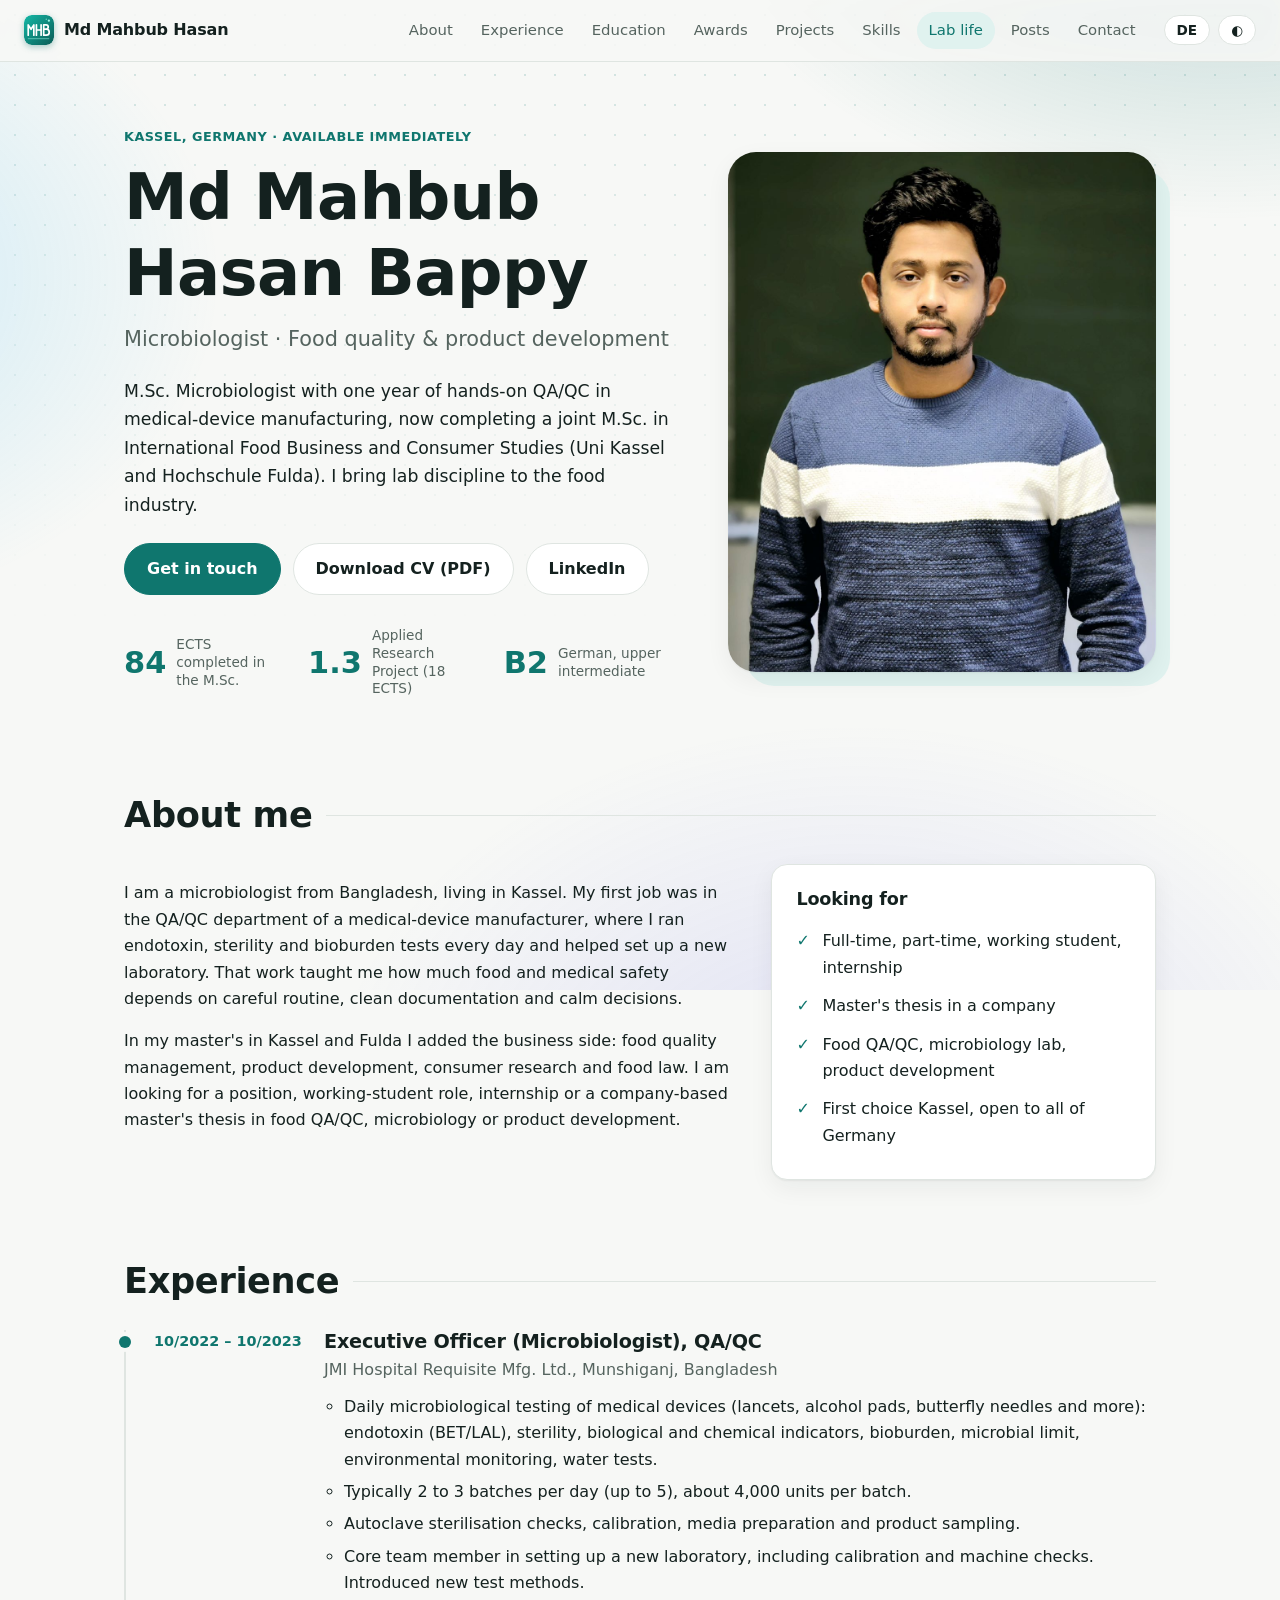
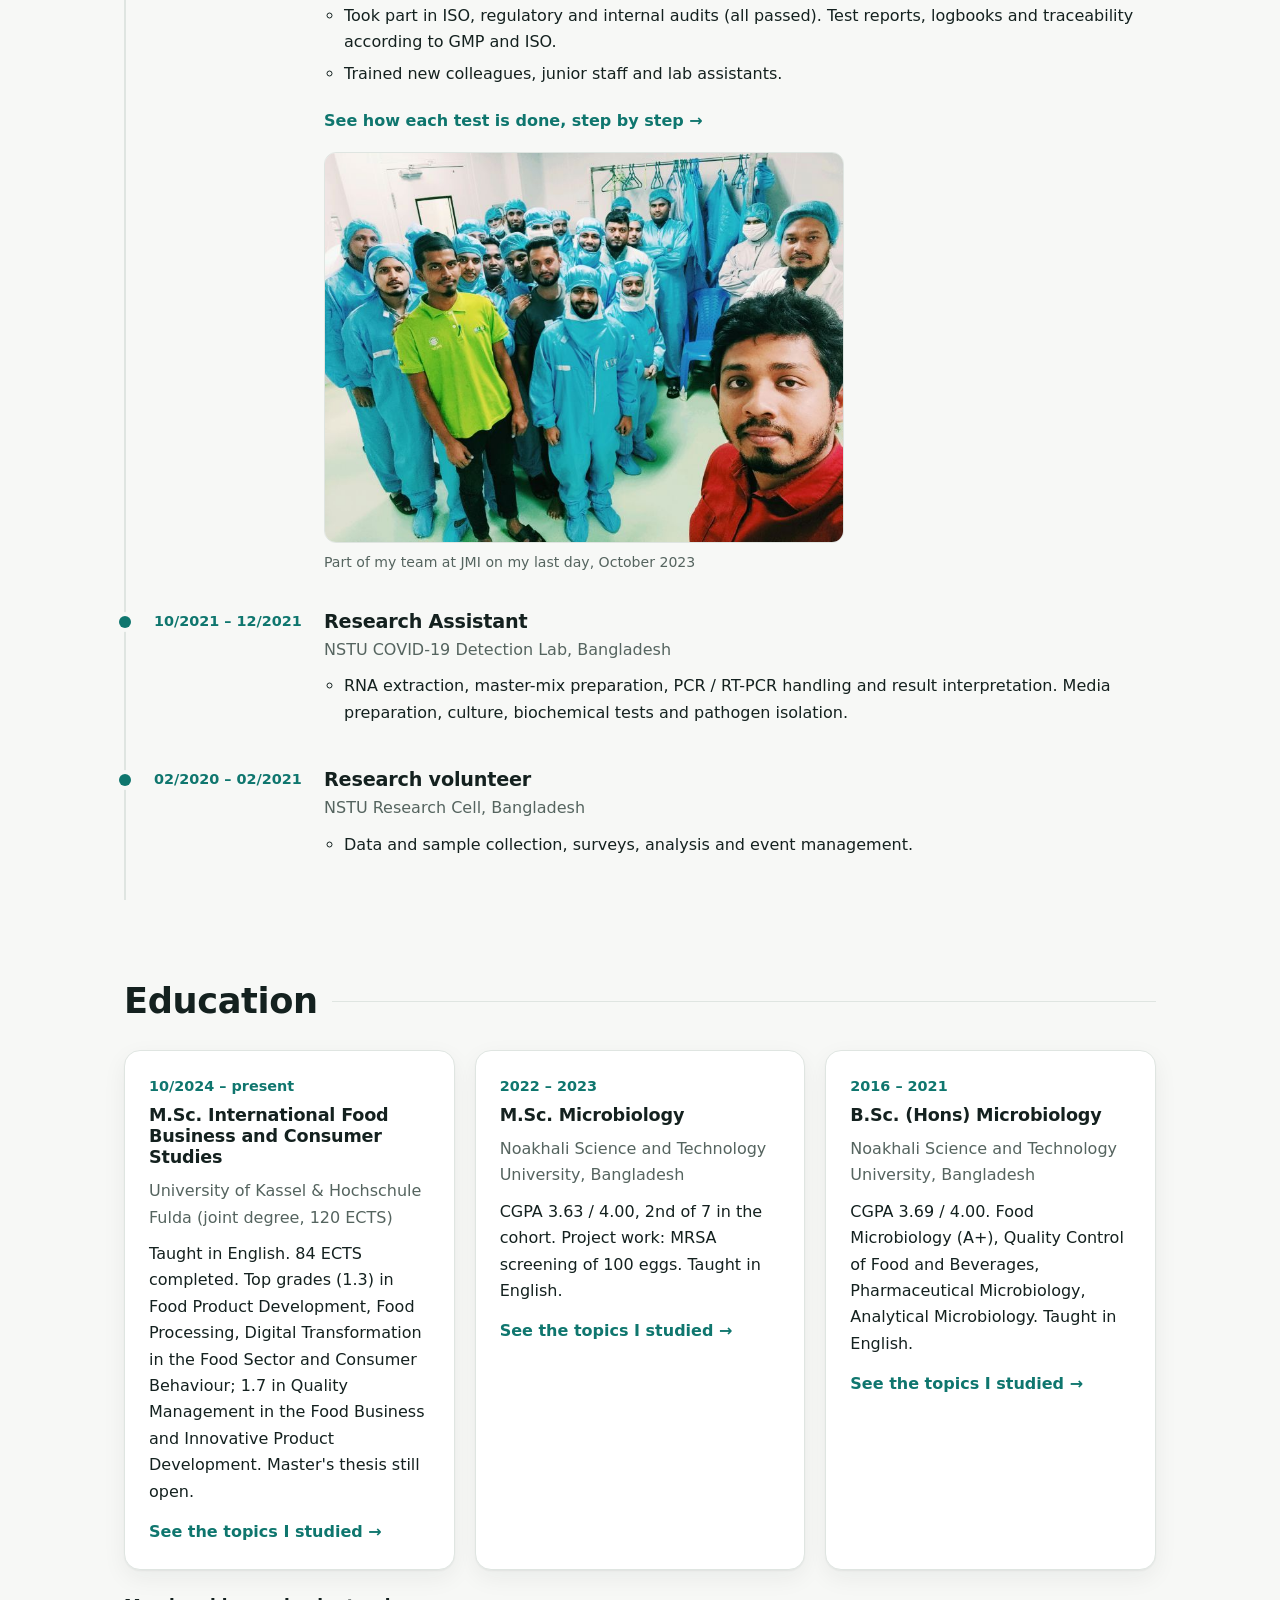
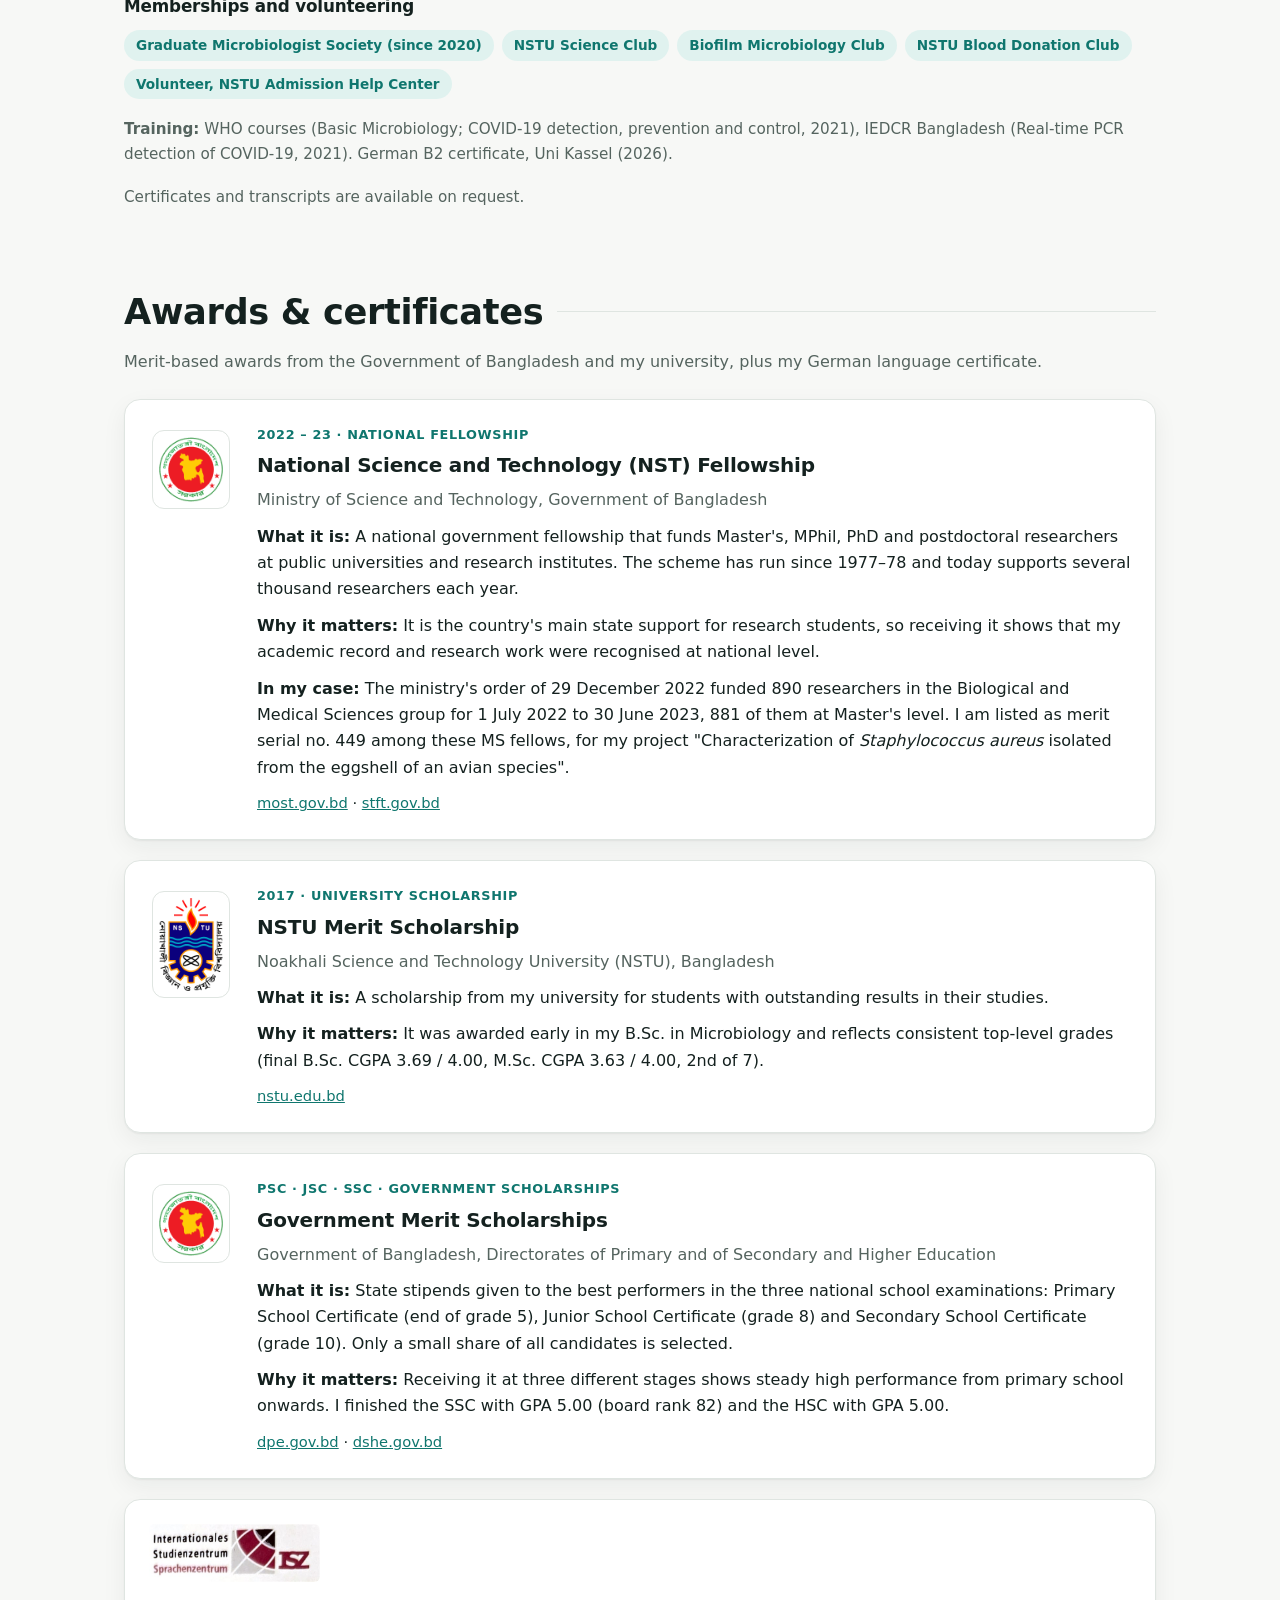
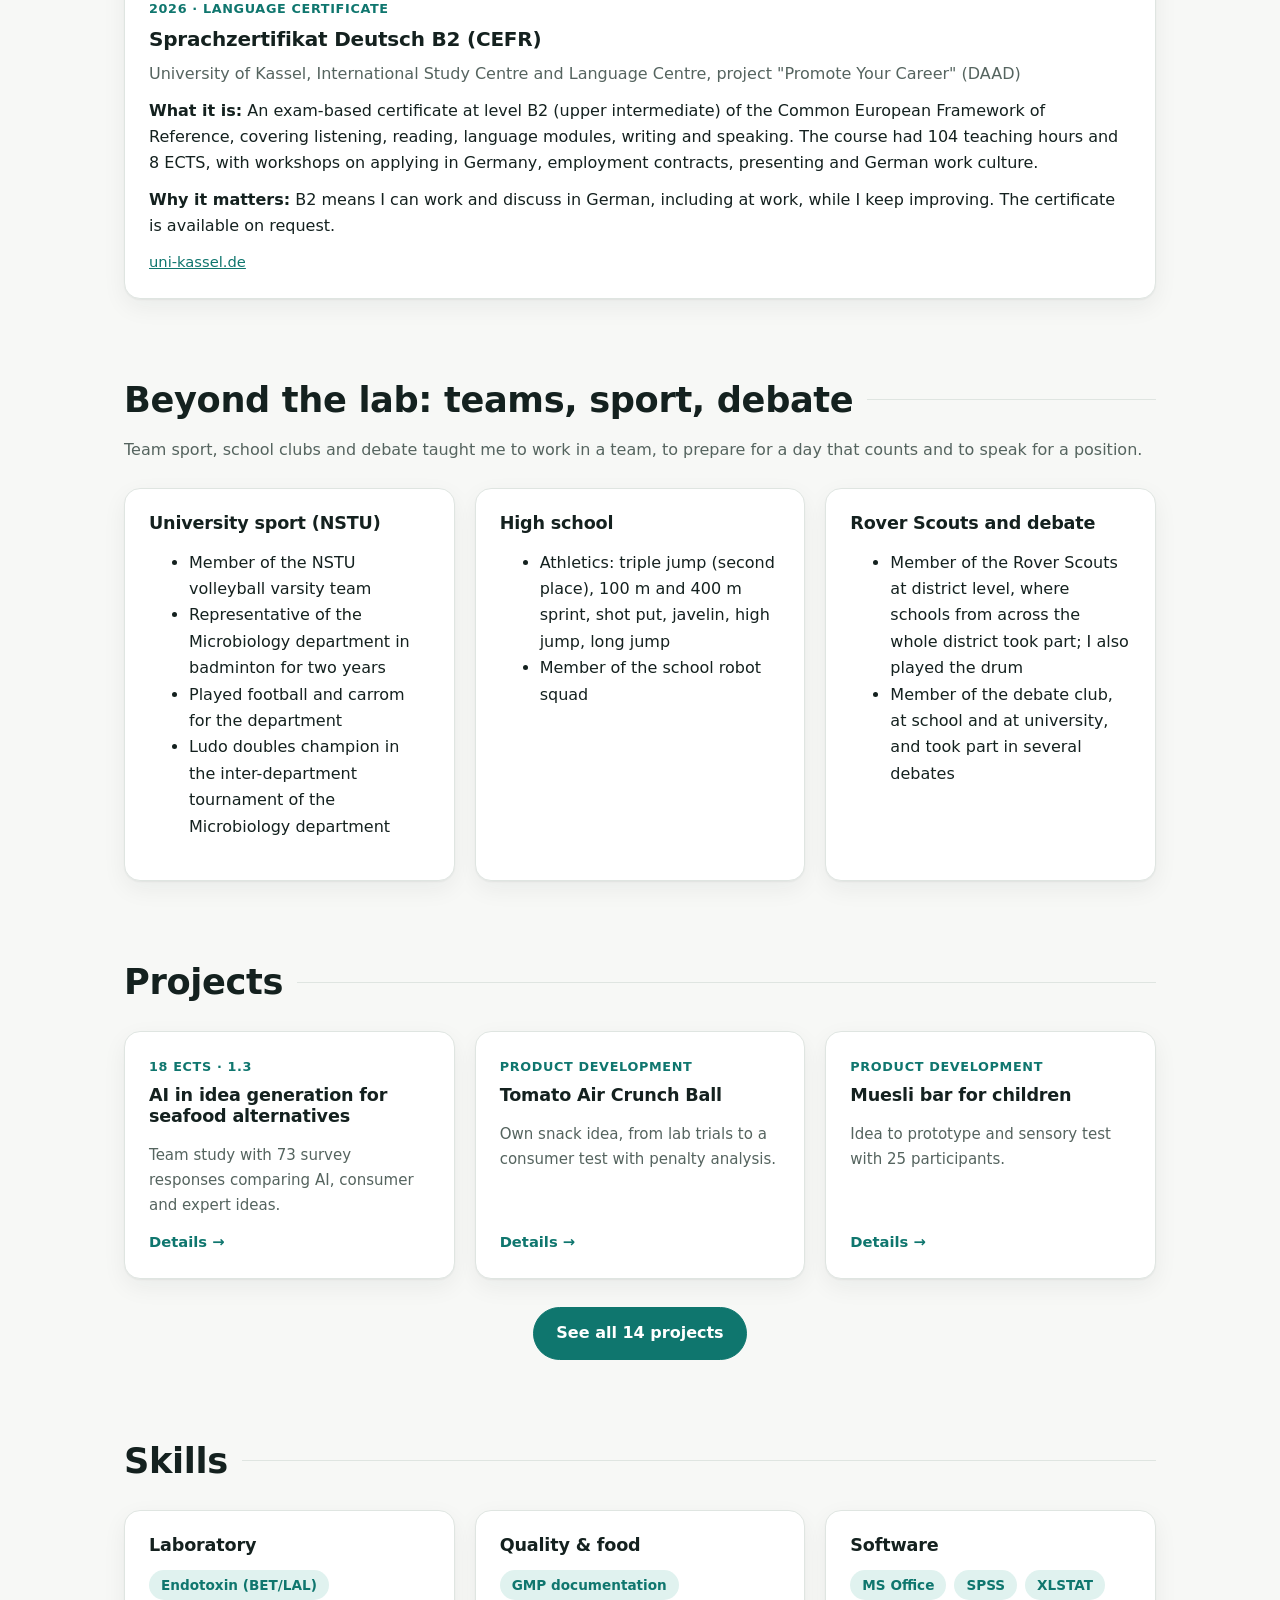
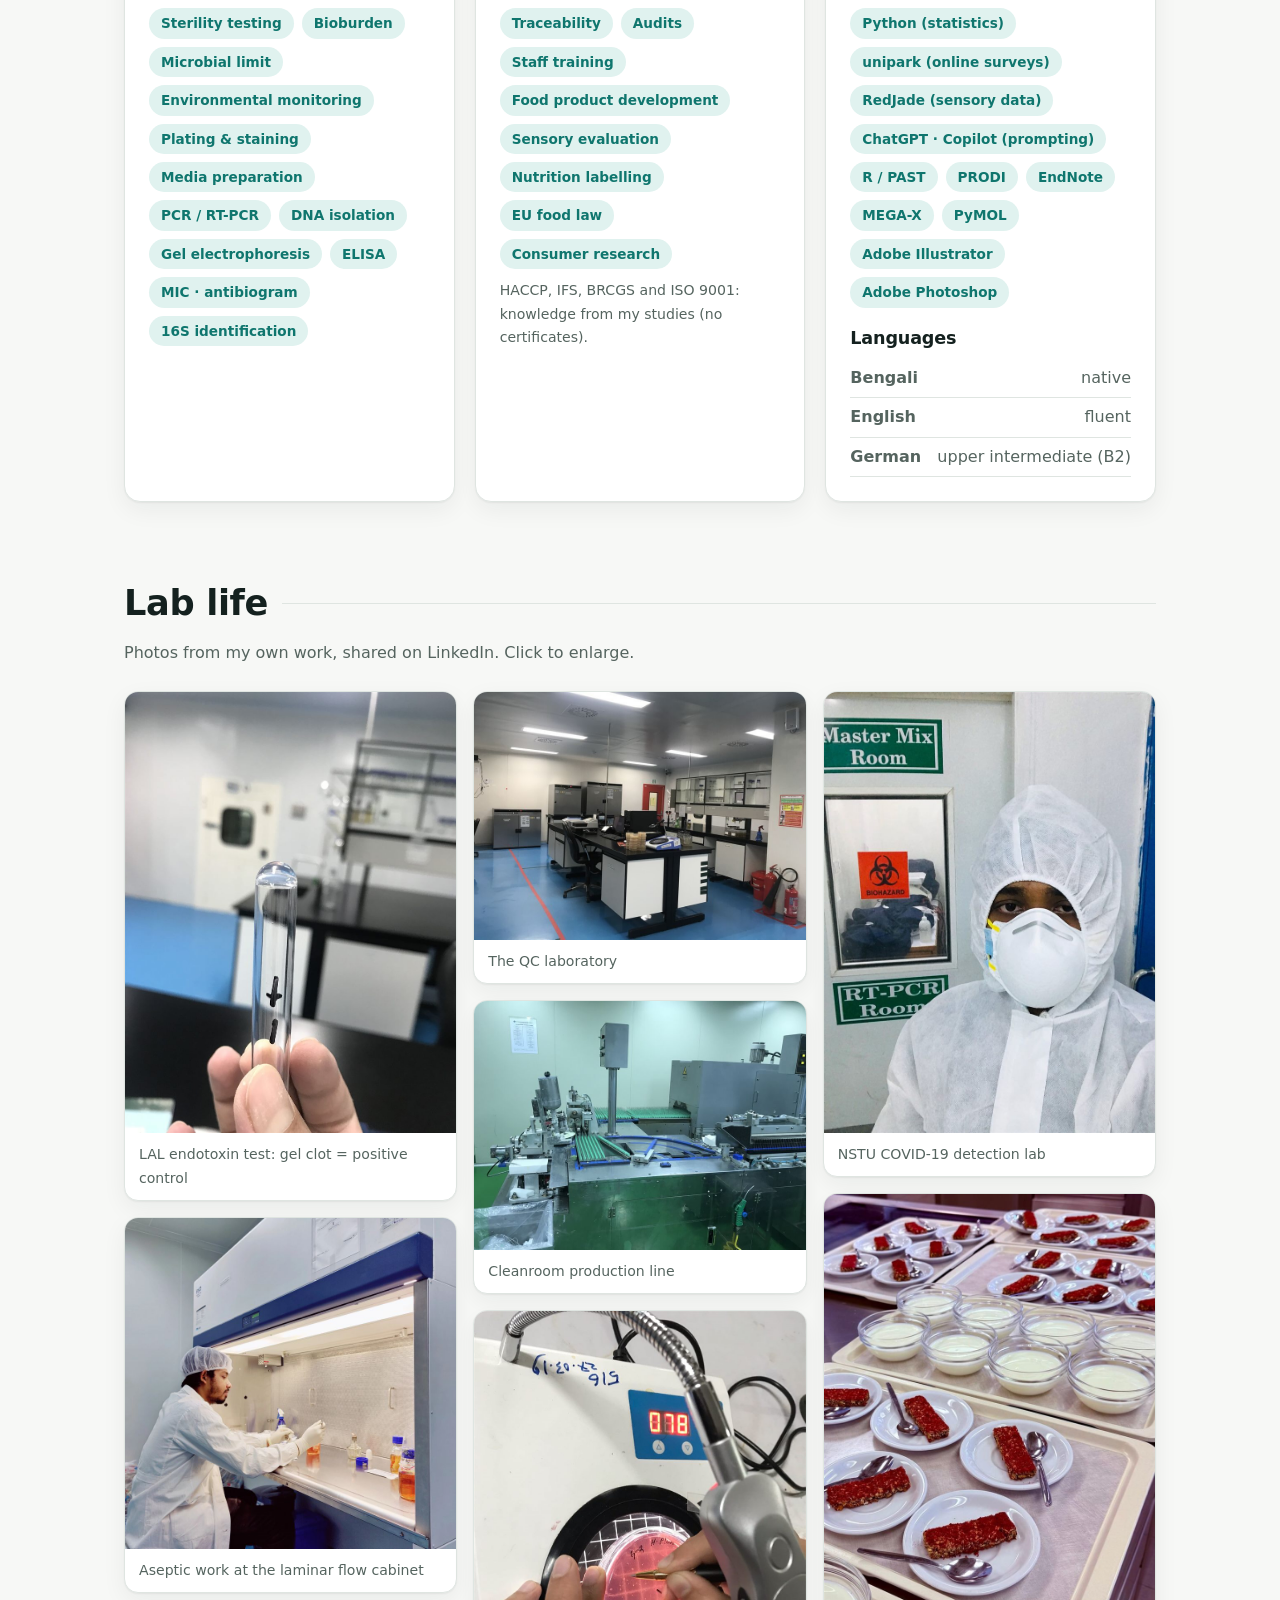
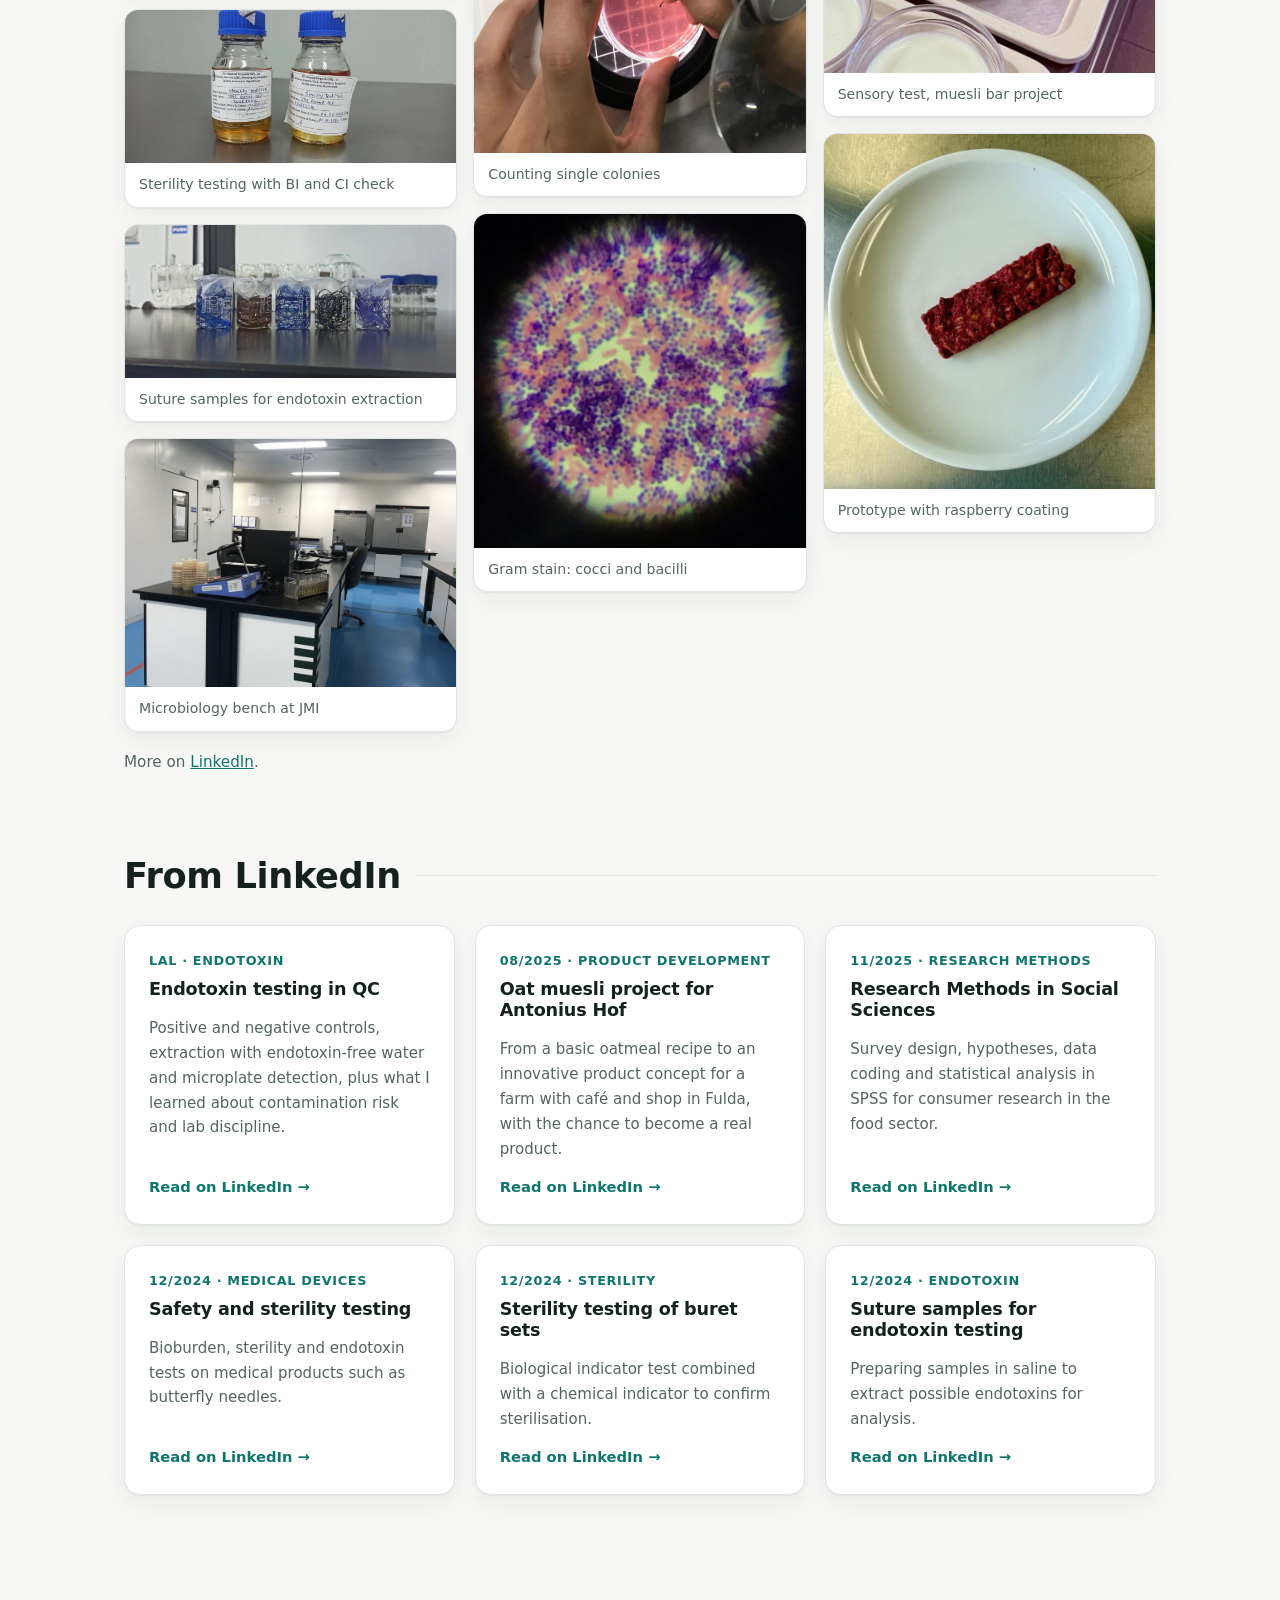
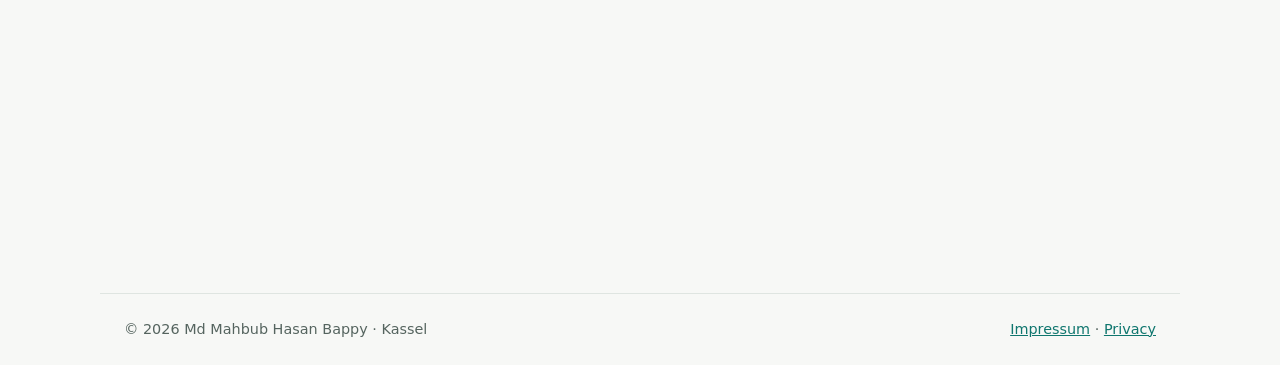
==== index.html @ 367b13ea "Add files via upload" ====
<!doctype html>
<html lang="en">
<head>
<meta charset="utf-8">
<meta name="viewport" content="width=device-width, initial-scale=1">
<title>Md Mahbub Hasan Bappy | Microbiologist &amp; Food Quality</title>
<meta name="description" content="Md Mahbub Hasan Bappy: microbiologist (M.Sc.) and M.Sc. student in International Food Business and Consumer Studies in Kassel. Food QA/QC, microbiology lab, product development.">
<meta name="theme-color" content="#0f766e">
<meta property="og:title" content="Md Mahbub Hasan Bappy | Microbiologist &amp; Food Quality">
<meta property="og:description" content="Microbiology, QA/QC and food product development. Based in Kassel, Germany.">
<meta property="og:type" content="website">
<meta property="og:image" content="assets/img/portrait.jpg">
<link rel="canonical" href="https://mdmahbubhasanbd.github.io/">
<link rel="icon" href="assets/favicon.svg" type="image/svg+xml">
<link rel="stylesheet" href="assets/style.css">
<script type="application/ld+json">
{"@context":"https://schema.org","@type":"Person","name":"Md Mahbub Hasan Bappy","jobTitle":"Microbiologist, QA/QC","address":{"@type":"PostalAddress","addressLocality":"Kassel","addressCountry":"DE"},"sameAs":["https://www.linkedin.com/in/md-mahbub-hasan-bappy","https://www.facebook.com/Bappy1996/"],"alumniOf":["University of Kassel","Hochschule Fulda","Noakhali Science and Technology University"]}
</script>
<script>
  (function () {
    try {
      var l = localStorage.getItem('lang') || ((navigator.language || '').slice(0, 2) === 'de' ? 'de' : 'en');
      document.documentElement.lang = l;
      var t = localStorage.getItem('theme');
      if (t) document.documentElement.setAttribute('data-theme', t);
    } catch (e) {}
  })();
</script>
</head>
<body>
<div class="progress" id="progress" aria-hidden="true"></div>
<a class="skip" href="#main"><span class="en">Skip to content</span><span class="de">Zum Inhalt</span></a>

<header class="nav" id="top">
  <a class="brand" href="#top" aria-label="Md Mahbub Hasan Bappy">
    <img class="logo" src="assets/logo.svg" width="30" height="30" alt="">
    <span class="brand-name">Md Mahbub Hasan</span>
  </a>
  <nav aria-label="Main">
    <a href="#about"><span class="en">About</span><span class="de">Über mich</span></a>
    <a href="#experience"><span class="en">Experience</span><span class="de">Erfahrung</span></a>
    <a href="#education"><span class="en">Education</span><span class="de">Ausbildung</span></a>
    <a href="#awards"><span class="en">Awards</span><span class="de">Auszeichnungen</span></a>
    <a href="projects.html"><span class="en">Projects</span><span class="de">Projekte</span></a>
    <a href="#skills"><span class="en">Skills</span><span class="de">Kompetenzen</span></a>
    <a href="#gallery"><span class="en">Lab life</span><span class="de">Laboralltag</span></a>
    <a href="#posts"><span class="en">Posts</span><span class="de">Beiträge</span></a>
    <a href="#contact"><span class="en">Contact</span><span class="de">Kontakt</span></a>
  </nav>
  <div class="tools">
    <button class="pill" id="langBtn" type="button" aria-label="Language"><span class="en">DE</span><span class="de">EN</span></button>
    <button class="pill" id="themeBtn" type="button" aria-label="Theme">◐</button>
  </div>
</header>

<main id="main">

<!-- HERO -->
<section class="hero">
  <div class="hero-text">
    <p class="kicker"><span class="en">Kassel, Germany · available immediately</span><span class="de">Kassel · sofort verfügbar</span></p>
    <h1>Md Mahbub Hasan Bappy</h1>
    <p class="role">
      <span class="en">Microbiologist · Food quality &amp; product development</span>
      <span class="de">Mikrobiologe · Lebensmittelqualität &amp; Produktentwicklung</span>
    </p>
    <p class="lead en">M.Sc. Microbiologist with one year of hands-on QA/QC in medical-device manufacturing, now completing a joint M.Sc. in International Food Business and Consumer Studies (Uni Kassel and Hochschule Fulda). I bring lab discipline to the food industry.</p>
    <p class="lead de">M.Sc.-Mikrobiologe mit einem Jahr praktischer QA/QC-Erfahrung in der Medizinprodukte-Herstellung. Aktuell schließe ich den gemeinsamen M.Sc. International Food Business and Consumer Studies (Uni Kassel und Hochschule Fulda) ab. Ich bringe Laborpräzision in die Lebensmittelbranche.</p>
    <div class="cta">
      <a class="btn primary" href="#contact"><span class="en">Get in touch</span><span class="de">Kontakt aufnehmen</span></a>
      <a class="btn en" href="assets/CV_Md_Mahbub_Hasan.pdf" target="_blank" rel="noopener">Download CV (PDF)</a><a class="btn de" href="assets/Lebenslauf_Md_Mahbub_Hasan.pdf" target="_blank" rel="noopener">Lebenslauf (PDF)</a>
      <a class="btn" href="https://www.linkedin.com/in/md-mahbub-hasan-bappy" target="_blank" rel="noopener">LinkedIn</a>
    </div>
    <ul class="facts">
      <li><b>84</b><span><span class="en">ECTS completed in the M.Sc.</span><span class="de">ECTS im Master abgeschlossen</span></span></li>
      <li><b>1.3</b><span><span class="en">Applied Research Project (18 ECTS)</span><span class="de">Applied Research Project (18 ECTS)</span></span></li>
      <li><b>B2</b><span><span class="en">German, upper intermediate</span><span class="de">Deutsch, gehobene Mittelstufe</span></span></li>
    </ul>
  </div>
  <figure class="portrait">
    <img src="assets/img/portrait.jpg" alt="Portrait of Md Mahbub Hasan Bappy" width="1050" height="1400" fetchpriority="high">
  </figure>
</section>

<!-- ABOUT -->
<section id="about" class="sec reveal">
  <h2><span class="en">About me</span><span class="de">Über mich</span></h2>
  <div class="two">
    <div>
      <p class="en">I am a microbiologist from Bangladesh, living in Kassel. My first job was in the QA/QC department of a medical-device manufacturer, where I ran endotoxin, sterility and bioburden tests every day and helped set up a new laboratory. That work taught me how much food and medical safety depends on careful routine, clean documentation and calm decisions.</p>
      <p class="de">Ich bin Mikrobiologe aus Bangladesch und lebe in Kassel. Meine erste Stelle war in der QA/QC-Abteilung eines Medizinprodukte-Herstellers. Dort habe ich täglich Endotoxin-, Sterilitäts- und Bioburden-Tests durchgeführt und beim Aufbau eines neuen Labors mitgewirkt. Dabei habe ich gelernt, wie sehr Lebensmittel- und Medizinsicherheit von sorgfältiger Routine, sauberer Dokumentation und ruhigen Entscheidungen abhängt.</p>
      <p class="en">In my master's in Kassel and Fulda I added the business side: food quality management, product development, consumer research and food law. I am looking for a position, working-student role, internship or a company-based master's thesis in food QA/QC, microbiology or product development.</p>
      <p class="de">Im Master in Kassel und Fulda kamen die wirtschaftlichen Seiten dazu: Qualitätsmanagement, Produktentwicklung, Verbraucherforschung und Lebensmittelrecht. Ich suche eine Stelle, Werkstudententätigkeit, ein Praktikum oder eine Masterarbeit im Unternehmen in den Bereichen Lebensmittel-QA/QC, Mikrobiologie oder Produktentwicklung.</p>
    </div>
    <aside class="card">
      <h3><span class="en">Looking for</span><span class="de">Ich suche</span></h3>
      <ul class="ticks">
        <li><span class="en">Full-time, part-time, working student, internship</span><span class="de">Vollzeit, Teilzeit, Werkstudent, Praktikum</span></li>
        <li><span class="en">Master's thesis in a company</span><span class="de">Masterarbeit im Unternehmen</span></li>
        <li><span class="en">Food QA/QC, microbiology lab, product development</span><span class="de">Lebensmittel-QA/QC, Mikrobiologie-Labor, Produktentwicklung</span></li>
        <li><span class="en">First choice Kassel, open to all of Germany</span><span class="de">Zuerst Kassel, offen für ganz Deutschland</span></li>
      </ul>
    </aside>
  </div>
</section>

<!-- EXPERIENCE -->
<section id="experience" class="sec reveal">
  <h2><span class="en">Experience</span><span class="de">Berufserfahrung</span></h2>
  <ol class="timeline">
    <li>
      <div class="when">10/2022 – 10/2023</div>
      <div class="what">
        <h3>Executive Officer (Microbiologist), QA/QC</h3>
        <p class="org">JMI Hospital Requisite Mfg. Ltd., Munshiganj, Bangladesh</p>
        <ul>
          <li><span class="en">Daily microbiological testing of medical devices (lancets, alcohol pads, butterfly needles and more): endotoxin (BET/LAL), sterility, biological and chemical indicators, bioburden, microbial limit, environmental monitoring, water tests.</span><span class="de">Tägliche mikrobiologische Prüfung von Medizinprodukten (Lanzetten, Alkoholtupfer, Butterfly-Kanülen u. a.): Endotoxin (BET/LAL), Sterilität, biologische und chemische Indikatoren, Bioburden, mikrobielle Grenzwerte, Umgebungsmonitoring, Wasseranalysen.</span></li>
          <li><span class="en">Typically 2 to 3 batches per day (up to 5), about 4,000 units per batch.</span><span class="de">In der Regel 2 bis 3 Chargen pro Tag (bis zu 5), etwa 4.000 Einheiten je Charge.</span></li>
          <li><span class="en">Autoclave sterilisation checks, calibration, media preparation and product sampling.</span><span class="de">Autoklav-Kontrollen, Kalibrierung, Medienherstellung und Probenahme.</span></li>
          <li><span class="en">Core team member in setting up a new laboratory, including calibration and machine checks. Introduced new test methods.</span><span class="de">Zentrale Rolle beim Aufbau eines neuen Labors, inklusive Kalibrierung und Geräteprüfung. Einführung neuer Prüfmethoden.</span></li>
          <li><span class="en">Took part in ISO, regulatory and internal audits (all passed). Test reports, logbooks and traceability according to GMP and ISO.</span><span class="de">Teilnahme an ISO-, behördlichen und internen Audits (alle bestanden). Prüfberichte, Laborbücher und Rückverfolgbarkeit nach GMP und ISO.</span></li>
          <li><span class="en">Trained new colleagues, junior staff and lab assistants.</span><span class="de">Einarbeitung und Schulung neuer Kollegen, junger Mitarbeiter und Laborassistenten.</span></li>
        </ul>
        <p class="more-link"><a href="experience.html"><span class="en">See how each test is done, step by step →</span><span class="de">Jede Prüfung Schritt für Schritt ansehen →</span></a></p>
        <figure class="teamfig">
          <button type="button" data-full="assets/img/team-jmi.jpg"><img src="assets/img/team-jmi.jpg" alt="Part of the JMI laboratory and production team in cleanroom suits" loading="lazy"></button>
          <figcaption><span class="en">Part of my team at JMI on my last day, October 2023</span><span class="de">Ein Teil meines Teams bei JMI am letzten Tag, Oktober 2023</span></figcaption>
        </figure>
      </div>
    </li>
    <li>
      <div class="when">10/2021 – 12/2021</div>
      <div class="what">
        <h3>Research Assistant</h3>
        <p class="org">NSTU COVID-19 Detection Lab, Bangladesh</p>
        <ul>
          <li><span class="en">RNA extraction, master-mix preparation, PCR / RT-PCR handling and result interpretation. Media preparation, culture, biochemical tests and pathogen isolation.</span><span class="de">RNA-Extraktion, Master-Mix-Ansatz, PCR/RT-PCR und Auswertung. Medienherstellung, Kultivierung, biochemische Tests und Isolierung von Erregern.</span></li>
        </ul>
      </div>
    </li>
    <li>
      <div class="when">02/2020 – 02/2021</div>
      <div class="what">
        <h3>Research volunteer</h3>
        <p class="org">NSTU Research Cell, Bangladesh</p>
        <ul>
          <li><span class="en">Data and sample collection, surveys, analysis and event management.</span><span class="de">Daten- und Probenerhebung, Umfragen, Auswertung und Veranstaltungsorganisation.</span></li>
        </ul>
      </div>
    </li>
  </ol>
</section>

<!-- EDUCATION -->
<section id="education" class="sec reveal">
  <h2><span class="en">Education</span><span class="de">Ausbildung</span></h2>
  <div class="grid3">
    <article class="card">
      <p class="when">10/2024 – <span class="en">present</span><span class="de">heute</span></p>
      <h3>M.Sc. International Food Business and Consumer Studies</h3>
      <p class="org">University of Kassel &amp; Hochschule Fulda (joint degree, 120 ECTS)</p>
      <p class="en">Taught in English. 84 ECTS completed. Top grades (1.3) in Food Product Development, Food Processing, Digital Transformation in the Food Sector and Consumer Behaviour; 1.7 in Quality Management in the Food Business and Innovative Product Development. Master's thesis still open.</p>
      <p class="de">Unterrichtssprache Englisch. 84 ECTS abgeschlossen. Note 1,3 in Food Product Development, Food Processing, Digital Transformation in the Food Sector und Consumer Behaviour; 1,7 in Quality Management in the Food Business und Innovative Product Development. Masterarbeit steht noch aus.</p>
    
      <p class="more-link"><a href="learning.html#ifbc"><span class="en">See the topics I studied →</span><span class="de">Studieninhalte ansehen →</span></a></p>
    </article>
    <article class="card">
      <p class="when">2022 – 2023</p>
      <h3>M.Sc. Microbiology</h3>
      <p class="org">Noakhali Science and Technology University, Bangladesh</p>
      <p class="en">CGPA 3.63 / 4.00, 2nd of 7 in the cohort. Project work: MRSA screening of 100 eggs. Taught in English.</p>
      <p class="de">CGPA 3,63 / 4,00, Platz 2 von 7 im Jahrgang. Projektarbeit: MRSA-Screening an 100 Eiern. Unterrichtssprache Englisch.</p>
    
      <p class="more-link"><a href="learning.html#msc"><span class="en">See the topics I studied →</span><span class="de">Studieninhalte ansehen →</span></a></p>
    </article>
    <article class="card">
      <p class="when">2016 – 2021</p>
      <h3>B.Sc. (Hons) Microbiology</h3>
      <p class="org">Noakhali Science and Technology University, Bangladesh</p>
      <p class="en">CGPA 3.69 / 4.00. Food Microbiology (A+), Quality Control of Food and Beverages, Pharmaceutical Microbiology, Analytical Microbiology. Taught in English.</p>
      <p class="de">CGPA 3,69 / 4,00. Food Microbiology (A+), Quality Control of Food and Beverages, Pharmaceutical Microbiology, Analytical Microbiology. Unterrichtssprache Englisch.</p>
    
      <p class="more-link"><a href="learning.html#bsc"><span class="en">See the topics I studied →</span><span class="de">Studieninhalte ansehen →</span></a></p>
    </article>
  </div>
  <h3 class="subhead"><span class="en">Memberships and volunteering</span><span class="de">Mitgliedschaften und Ehrenamt</span></h3>
  <ul class="chips">
    <li>Graduate Microbiologist Society <span class="en">(since 2020)</span><span class="de">(seit 2020)</span></li>
    <li>NSTU Science Club</li>
    <li>Biofilm Microbiology Club</li>
    <li><span class="en">NSTU Blood Donation Club</span><span class="de">NSTU-Blutspendeclub</span></li>
    <li><span class="en">Volunteer, NSTU Admission Help Center</span><span class="de">Freiwilliger, NSTU Admission Help Center</span></li>
  </ul>
  <p class="note en"><b>Training:</b> WHO courses (Basic Microbiology; COVID-19 detection, prevention and control, 2021), IEDCR Bangladesh (Real-time PCR detection of COVID-19, 2021). German B2 certificate, Uni Kassel (2026).</p>
  <p class="note de"><b>Weiterbildung:</b> WHO-Kurse (Basic Microbiology; COVID-19-Nachweis, Prävention und Kontrolle, 2021), IEDCR Bangladesch (Real-time-PCR-Nachweis von COVID-19, 2021). Sprachzertifikat Deutsch B2, Uni Kassel (2026).</p>
  <p class="note en">Certificates and transcripts are available on request.</p>
  <p class="note de">Zeugnisse und Zertifikate sende ich auf Anfrage gern zu.</p>
</section>

<!-- AWARDS -->
<section id="awards" class="sec reveal">
  <h2><span class="en">Awards &amp; certificates</span><span class="de">Auszeichnungen &amp; Zertifikate</span></h2>
  <p class="sub en">Merit-based awards from the Government of Bangladesh and my university, plus my German language certificate.</p>
  <p class="sub de">Leistungsbasierte Auszeichnungen der Regierung von Bangladesch und meiner Universität, jeweils für akademische Leistungen oder Forschungspotenzial.</p>
  <div class="awards">

    <article class="card award">
      <img class="seal" src="assets/img/awards/bd-gov.png" alt="Emblem of the Government of Bangladesh" width="64" height="65" loading="lazy">
      <div>
        <p class="tag">2022 – 23 · <span class="en">National fellowship</span><span class="de">Nationales Stipendium</span></p>
        <h3>National Science and Technology (NST) Fellowship</h3>
        <p class="org"><span class="en">Ministry of Science and Technology, Government of Bangladesh</span><span class="de">Ministerium für Wissenschaft und Technologie, Regierung von Bangladesch</span></p>
        <p class="en"><b>What it is:</b> A national government fellowship that funds Master's, MPhil, PhD and postdoctoral researchers at public universities and research institutes. The scheme has run since 1977–78 and today supports several thousand researchers each year.</p>
        <p class="de"><b>Was es ist:</b> Ein staatliches Stipendium für Master-, MPhil-, Promotions- und Postdoc-Forschende an öffentlichen Universitäten und Forschungsinstituten. Das Programm besteht seit 1977–78 und fördert heute jährlich mehrere tausend Forschende.</p>
        <p class="en"><b>Why it matters:</b> It is the country's main state support for research students, so receiving it shows that my academic record and research work were recognised at national level.</p>
        <p class="de"><b>Bedeutung:</b> Es ist die wichtigste staatliche Förderung für Forschende im Studium. Die Auszeichnung zeigt, dass meine akademischen Leistungen und meine Forschung auf nationaler Ebene anerkannt wurden.</p>
        <p class="en"><b>In my case:</b> The ministry's order of 29 December 2022 funded 890 researchers in the Biological and Medical Sciences group for 1 July 2022 to 30 June 2023, 881 of them at Master's level. I am listed as merit serial no. 449 among these MS fellows, for my project "Characterization of <i>Staphylococcus aureus</i> isolated from the eggshell of an avian species".</p>
        <p class="de"><b>In meinem Fall:</b> Der Beschluss des Ministeriums vom 29. Dezember 2022 förderte 890 Forschende der Gruppe Biologie und Medizin vom 1. Juli 2022 bis 30. Juni 2023, davon 881 auf Master-Niveau. Ich stehe als Merit Sl. Nr. 449 unter diesen MS-Stipendiaten, für mein Projekt „Characterization of <i>Staphylococcus aureus</i> isolated from the eggshell of an avian species“.</p>
        <p class="links"><a href="https://most.gov.bd" target="_blank" rel="noopener">most.gov.bd</a> · <a href="https://stft.gov.bd" target="_blank" rel="noopener">stft.gov.bd</a></p>
      </div>
    </article>

    <article class="card award">
      <img class="seal" src="assets/img/awards/nstu.png" alt="Logo of Noakhali Science and Technology University" width="46" height="66" loading="lazy">
      <div>
        <p class="tag">2017 · <span class="en">University scholarship</span><span class="de">Universitätsstipendium</span></p>
        <h3>NSTU Merit Scholarship</h3>
        <p class="org">Noakhali Science and Technology University (NSTU), Bangladesh</p>
        <p class="en"><b>What it is:</b> A scholarship from my university for students with outstanding results in their studies.</p>
        <p class="de"><b>Was es ist:</b> Ein Stipendium meiner Universität für Studierende mit herausragenden Studienleistungen.</p>
        <p class="en"><b>Why it matters:</b> It was awarded early in my B.Sc. in Microbiology and reflects consistent top-level grades (final B.Sc. CGPA 3.69 / 4.00, M.Sc. CGPA 3.63 / 4.00, 2nd of 7).</p>
        <p class="de"><b>Bedeutung:</b> Es wurde früh in meinem B.Sc. Mikrobiologie vergeben und steht für durchgehend sehr gute Noten (B.Sc.-Abschluss CGPA 3,69 / 4,00, M.Sc. CGPA 3,63 / 4,00, Platz 2 von 7).</p>
        <p class="links"><a href="https://nstu.edu.bd" target="_blank" rel="noopener">nstu.edu.bd</a></p>
      </div>
    </article>

    <article class="card award">
      <img class="seal" src="assets/img/awards/bd-gov.png" alt="Emblem of the Government of Bangladesh" width="64" height="65" loading="lazy">
      <div>
        <p class="tag">PSC · JSC · SSC · <span class="en">Government scholarships</span><span class="de">Staatliche Stipendien</span></p>
        <h3>Government Merit Scholarships</h3>
        <p class="org"><span class="en">Government of Bangladesh, Directorates of Primary and of Secondary and Higher Education</span><span class="de">Regierung von Bangladesch, Direktorate für Primarbildung sowie für Sekundar- und Hochschulbildung</span></p>
        <p class="en"><b>What it is:</b> State stipends given to the best performers in the three national school examinations: Primary School Certificate (end of grade 5), Junior School Certificate (grade 8) and Secondary School Certificate (grade 10). Only a small share of all candidates is selected.</p>
        <p class="de"><b>Was es ist:</b> Staatliche Stipendien für die Besten der drei nationalen Schulprüfungen: Primary School Certificate (Ende Klasse 5), Junior School Certificate (Klasse 8) und Secondary School Certificate (Klasse 10). Nur ein kleiner Teil aller Teilnehmenden wird ausgewählt.</p>
        <p class="en"><b>Why it matters:</b> Receiving it at three different stages shows steady high performance from primary school onwards. I finished the SSC with GPA 5.00 (board rank 82) and the HSC with GPA 5.00.</p>
        <p class="de"><b>Bedeutung:</b> Das Stipendium auf drei verschiedenen Stufen zeigt konstant hohe Leistungen von der Grundschule an. Den SSC habe ich mit GPA 5,00 (Platz 82 im Board) und das HSC mit GPA 5,00 abgeschlossen.</p>
        <p class="links"><a href="https://dpe.gov.bd" target="_blank" rel="noopener">dpe.gov.bd</a> · <a href="https://dshe.gov.bd" target="_blank" rel="noopener">dshe.gov.bd</a></p>
      </div>
    </article>

    <article class="card award stack">
      <img class="orglogo" src="assets/img/awards/isz-logo.jpg" alt="Logo of the International Study Centre and Language Centre (ISZ), University of Kassel" width="170" height="57" loading="lazy">
      <div>
        <p class="tag">2026 · <span class="en">Language certificate</span><span class="de">Sprachzertifikat</span></p>
        <h3>Sprachzertifikat Deutsch B2 (CEFR)</h3>
        <p class="org"><span class="en">University of Kassel, International Study Centre and Language Centre, project "Promote Your Career" (DAAD)</span><span class="de">Universität Kassel, Internationales Studienzentrum und Sprachenzentrum, Projekt „Promote Your Career“ (DAAD)</span></p>
        <p class="en"><b>What it is:</b> An exam-based certificate at level B2 (upper intermediate) of the Common European Framework of Reference, covering listening, reading, language modules, writing and speaking. The course had 104 teaching hours and 8 ECTS, with workshops on applying in Germany, employment contracts, presenting and German work culture.</p>
        <p class="de"><b>Was es ist:</b> Ein prüfungsbasiertes Zertifikat auf Niveau B2 (gehobene Mittelstufe) des Gemeinsamen Europäischen Referenzrahmens mit Hören, Lesen, Sprachbausteinen, Schreiben und Sprechen. Der Kurs umfasste 104 Unterrichtsstunden und 8 ECTS, dazu Workshops zu Bewerbung in Deutschland, Arbeitsvertrag, Präsentieren und deutscher Arbeitskultur.</p>
        <p class="en"><b>Why it matters:</b> B2 means I can work and discuss in German, including at work, while I keep improving. The certificate is available on request.</p>
        <p class="de"><b>Bedeutung:</b> B2 bedeutet, dass ich mich auch im Berufsalltag auf Deutsch verständigen und fachlich austauschen kann, und ich verbessere mich weiter. Das Zertifikat sende ich auf Anfrage zu.</p>
        <p class="links"><a href="https://www.uni-kassel.de" target="_blank" rel="noopener">uni-kassel.de</a></p>
      </div>
    </article>
  </div>
</section>

<!-- ACTIVITIES -->
<section id="activities" class="sec reveal">
  <h2><span class="en">Beyond the lab: teams, sport, debate</span><span class="de">Neben dem Labor: Teams, Sport, Debatte</span></h2>
  <p class="sub en">Team sport, school clubs and debate taught me to work in a team, to prepare for a day that counts and to speak for a position.</p>
  <p class="sub de">Mannschaftssport, Schulclubs und Debatten haben mir beigebracht, im Team zu arbeiten, mich auf einen wichtigen Tag vorzubereiten und eine Position zu vertreten.</p>
  <div class="grid3">
    <article class="card">
      <h3><span class="en">University sport (NSTU)</span><span class="de">Hochschulsport (NSTU)</span></h3>
      <ul class="en"><li>Member of the NSTU volleyball varsity team</li><li>Representative of the Microbiology department in badminton for two years</li><li>Played football and carrom for the department</li><li>Ludo doubles champion in the inter-department tournament of the Microbiology department</li></ul>
      <ul class="de"><li>Mitglied der Volleyball-Hochschulmannschaft der NSTU</li><li>Zwei Jahre Vertreter des Fachbereichs Mikrobiologie im Badminton</li><li>Fußball und Carrom für den Fachbereich gespielt</li><li>Ludo-Doppel-Meister im Turnier zwischen den Fachbereichen der Mikrobiologie</li></ul>
    </article>
    <article class="card">
      <h3><span class="en">High school</span><span class="de">Schulzeit</span></h3>
      <ul class="en"><li>Athletics: triple jump (second place), 100 m and 400 m sprint, shot put, javelin, high jump, long jump</li><li>Member of the school robot squad</li></ul>
      <ul class="de"><li>Leichtathletik: Dreisprung (zweiter Platz), 100-m- und 400-m-Sprint, Kugelstoßen, Speerwurf, Hochsprung, Weitsprung</li><li>Mitglied der Roboter-Gruppe der Schule</li></ul>
    </article>
    <article class="card">
      <h3><span class="en">Rover Scouts and debate</span><span class="de">Rover Scouts und Debatte</span></h3>
      <ul class="en"><li>Member of the Rover Scouts at district level, where schools from across the whole district took part; I also played the drum</li><li>Member of the debate club, at school and at university, and took part in several debates</li></ul>
      <ul class="de"><li>Mitglied der Rover Scouts auf Bezirksebene, an der Schulen aus dem ganzen Bezirk teilnahmen; dort habe ich auch getrommelt</li><li>Mitglied des Debattierclubs, in der Schule und an der Universität, und Teilnahme an mehreren Debatten</li></ul>
    </article>
  </div>
</section>
<!-- PROJECTS -->
<section id="projects" class="sec reveal">
  <h2><span class="en">Projects</span><span class="de">Projekte</span></h2>
  <div class="grid3 teasers">
    <a class="card tease" href="projects.html#seafood-ai"><span class="tag">18 ECTS · 1.3</span><h3><span class="en">AI in idea generation for seafood alternatives</span><span class="de">KI in der Ideenfindung für Fischalternativen</span></h3><p class="en">Team study with 73 survey responses comparing AI, consumer and expert ideas.</p><p class="de">Teamstudie mit 73 Umfrageantworten: KI-, Verbraucher- und Expertenideen im Vergleich.</p><span class="more"><span class="en">Details →</span><span class="de">Details →</span></span></a>
    <a class="card tease" href="projects.html#tomato"><span class="tag">Product development</span><h3>Tomato Air Crunch Ball</h3><p class="en">Own snack idea, from lab trials to a consumer test with penalty analysis.</p><p class="de">Eigene Snack-Idee, vom Laborversuch bis zum Verbrauchertest mit Penalty-Analyse.</p><span class="more"><span class="en">Details →</span><span class="de">Details →</span></span></a>
    <a class="card tease" href="projects.html#muesli"><span class="tag">Product development</span><h3><span class="en">Muesli bar for children</span><span class="de">Müsliriegel für Kinder</span></h3><p class="en">Idea to prototype and sensory test with 25 participants.</p><p class="de">Von der Idee zum Prototyp und Sensoriktest mit 25 Teilnehmenden.</p><span class="more"><span class="en">Details →</span><span class="de">Details →</span></span></a>
  </div>
  <p class="cta-row"><a class="btn primary" href="projects.html"><span class="en">See all 14 projects</span><span class="de">Alle 14 Projekte ansehen</span></a></p>
</section>
<!-- SKILLS -->
<section id="skills" class="sec reveal">
  <h2><span class="en">Skills</span><span class="de">Kompetenzen</span></h2>
  <div class="grid3">
    <div class="card">
      <h3><span class="en">Laboratory</span><span class="de">Labor</span></h3>
      <ul class="chips">
        <li>Endotoxin (BET/LAL)</li><li>Sterility testing</li><li>Bioburden</li><li>Microbial limit</li><li>Environmental monitoring</li><li>Plating &amp; staining</li><li>Media preparation</li><li>PCR / RT-PCR</li><li>DNA isolation</li><li>Gel electrophoresis</li><li>ELISA</li><li>MIC · antibiogram</li><li>16S identification</li>
      </ul>
    </div>
    <div class="card">
      <h3><span class="en">Quality &amp; food</span><span class="de">Qualität &amp; Lebensmittel</span></h3>
      <ul class="chips">
        <li>GMP documentation</li><li>Traceability</li><li>Audits</li><li>Staff training</li><li>Food product development</li><li>Sensory evaluation</li><li>Nutrition labelling</li><li>EU food law</li><li>Consumer research</li>
      </ul>
      <p class="small en">HACCP, IFS, BRCGS and ISO 9001: knowledge from my studies (no certificates).</p>
      <p class="small de">HACCP, IFS, BRCGS und ISO 9001: Kenntnisse aus dem Studium (keine Zertifikate).</p>
    </div>
    <div class="card">
      <h3><span class="en">Software</span><span class="de">Software</span></h3>
      <ul class="chips">
        <li>MS Office</li><li>SPSS</li><li>XLSTAT</li><li>Python (statistics)</li><li>unipark (online surveys)</li><li>RedJade (sensory data)</li><li>ChatGPT · Copilot (prompting)</li><li>R / PAST</li><li>PRODI</li><li>EndNote</li><li>MEGA-X</li><li>PyMOL</li><li>Adobe Illustrator</li><li>Adobe Photoshop</li>
      </ul>
      <h3 class="spaced"><span class="en">Languages</span><span class="de">Sprachen</span></h3>
      <ul class="langs">
        <li><b><span class="en">Bengali</span><span class="de">Bengalisch</span></b><span class="en">native</span><span class="de">Muttersprache</span></li>
        <li><b><span class="en">English</span><span class="de">Englisch</span></b><span class="en">fluent</span><span class="de">fließend</span></li>
        <li><b><span class="en">German</span><span class="de">Deutsch</span></b><span><span class="en">upper intermediate (B2)</span><span class="de">gehobene Mittelstufe (B2)</span></span></li>
      </ul>
    </div>
  </div>
</section>

<!-- GALLERY -->
<section id="gallery" class="sec reveal">
  <h2><span class="en">Lab life</span><span class="de">Laboralltag</span></h2>
  <p class="sub en">Photos from my own work, shared on LinkedIn. Click to enlarge.</p>
  <p class="sub de">Fotos aus meiner eigenen Arbeit, auch auf LinkedIn geteilt. Zum Vergrößern anklicken.</p>
  <div class="gallery">
    <figure><button type="button" data-full="assets/img/lal-tube.jpg"><img src="assets/img/lal-tube.jpg" alt="LAL test tube with gel clot" loading="lazy"></button><figcaption><span class="en">LAL endotoxin test: gel clot = positive control</span><span class="de">LAL-Endotoxintest: Gelbildung = Positivkontrolle</span></figcaption></figure>
    <figure><button type="button" data-full="assets/img/laminar-flow.jpg"><img src="assets/img/laminar-flow.jpg" alt="Working at a laminar flow cabinet" loading="lazy"></button><figcaption><span class="en">Aseptic work at the laminar flow cabinet</span><span class="de">Aseptisches Arbeiten an der Sterilbank</span></figcaption></figure>
    <figure><button type="button" data-full="assets/img/sterility-bottles.jpg"><img src="assets/img/sterility-bottles.jpg" alt="Labelled culture bottles from sterility testing" loading="lazy"></button><figcaption><span class="en">Sterility testing with BI and CI check</span><span class="de">Sterilitätstest mit BI- und CI-Kontrolle</span></figcaption></figure>
    <figure><button type="button" data-full="assets/img/suture-samples.jpg"><img src="assets/img/suture-samples.jpg" alt="Suture samples prepared for endotoxin extraction" loading="lazy"></button><figcaption><span class="en">Suture samples for endotoxin extraction</span><span class="de">Nahtmaterial-Proben für die Endotoxin-Extraktion</span></figcaption></figure>
    <figure><button type="button" data-full="assets/img/jmi-bench.jpg"><img src="assets/img/jmi-bench.jpg" alt="Laboratory bench with plates and instruments" loading="lazy"></button><figcaption><span class="en">Microbiology bench at JMI</span><span class="de">Mikrobiologie-Arbeitsplatz bei JMI</span></figcaption></figure>
    <figure><button type="button" data-full="assets/img/jmi-lab.jpg"><img src="assets/img/jmi-lab.jpg" alt="Microbiology laboratory" loading="lazy"></button><figcaption><span class="en">The QC laboratory</span><span class="de">Das QC-Labor</span></figcaption></figure>
    <figure><button type="button" data-full="assets/img/jmi-machine.jpg"><img src="assets/img/jmi-machine.jpg" alt="Packaging machine in the cleanroom" loading="lazy"></button><figcaption><span class="en">Cleanroom production line</span><span class="de">Produktionslinie im Reinraum</span></figcaption></figure>
    <figure><button type="button" data-full="assets/img/colony-count.jpg"><img src="assets/img/colony-count.jpg" alt="Counting colonies on an agar plate" loading="lazy"></button><figcaption><span class="en">Counting single colonies</span><span class="de">Zählung einzelner Kolonien</span></figcaption></figure>
    <figure><button type="button" data-full="assets/img/gram-stain.jpg"><img src="assets/img/gram-stain.jpg" alt="Gram stain of cocci and bacilli under the microscope" loading="lazy"></button><figcaption><span class="en">Gram stain: cocci and bacilli</span><span class="de">Gram-Färbung: Kokken und Stäbchen</span></figcaption></figure>
    <figure><button type="button" data-full="assets/img/covid-lab.jpg"><img src="assets/img/covid-lab.jpg" alt="In protective gear outside the RT-PCR room" loading="lazy"></button><figcaption><span class="en">NSTU COVID-19 detection lab</span><span class="de">NSTU COVID-19-Testlabor</span></figcaption></figure>
    <figure><button type="button" data-full="assets/img/bar-sensory.jpg"><img src="assets/img/bar-sensory.jpg" alt="Sensory test plates with muesli bars and yoghurt" loading="lazy"></button><figcaption><span class="en">Sensory test, muesli bar project</span><span class="de">Sensoriktest, Müsliriegel-Projekt</span></figcaption></figure>
    <figure><button type="button" data-full="assets/img/bar-plate.jpg"><img src="assets/img/bar-plate.jpg" alt="Finished raspberry muesli bar on a plate" loading="lazy"></button><figcaption><span class="en">Prototype with raspberry coating</span><span class="de">Prototyp mit Himbeer-Überzug</span></figcaption></figure>
  </div>
  <p class="note en">More on <a href="https://www.linkedin.com/in/md-mahbub-hasan-bappy" target="_blank" rel="noopener">LinkedIn</a>.</p>
  <p class="note de">Mehr auf <a href="https://www.linkedin.com/in/md-mahbub-hasan-bappy" target="_blank" rel="noopener">LinkedIn</a>.</p>
</section>

<!-- LINKEDIN POSTS -->
<section id="posts" class="sec reveal">
  <h2><span class="en">From LinkedIn</span><span class="de">Von LinkedIn</span></h2>
  <div class="grid3 postcards">
    <a class="card post" href="https://www.linkedin.com/posts/md-mahbub-hasan-bappy_microbiology-endotoxintesting-laltest-ugcPost-7410854375532908544-WgUb/" target="_blank" rel="noopener">
      <span class="tag">LAL · Endotoxin</span>
      <h3><span class="en">Endotoxin testing in QC</span><span class="de">Endotoxin-Prüfung in der QC</span></h3>
      <p class="en">Positive and negative controls, extraction with endotoxin-free water and microplate detection, plus what I learned about contamination risk and lab discipline.</p>
      <p class="de">Positiv- und Negativkontrollen, Extraktion mit endotoxinfreiem Wasser und Mikroplatten-Detektion sowie meine Erkenntnisse zu Kontaminationsrisiko und Laborsorgfalt.</p>
      <span class="more"><span class="en">Read on LinkedIn →</span><span class="de">Auf LinkedIn lesen →</span></span>
    </a>
    <a class="card post" href="https://www.linkedin.com/posts/md-mahbub-hasan-bappy_main-objective-of-the-project-work-is-the-ugcPost-7358019577672257536-N9_T/" target="_blank" rel="noopener">
      <span class="tag">08/2025 · Product development</span>
      <h3><span class="en">Oat muesli project for Antonius Hof</span><span class="de">Hafer-Müsli-Projekt für den Antonius Hof</span></h3>
      <p class="en">From a basic oatmeal recipe to an innovative product concept for a farm with café and shop in Fulda, with the chance to become a real product.</p>
      <p class="de">Von einem Basisrezept mit Haferflocken zu einem neuen Produktkonzept für einen Hof mit Café und Laden in Fulda, mit Aussicht auf ein echtes Produkt.</p>
      <span class="more"><span class="en">Read on LinkedIn →</span><span class="de">Auf LinkedIn lesen →</span></span>
    </a>
    <a class="card post" href="https://www.linkedin.com/posts/md-mahbub-hasan-bappy_i-completed-the-course-research-methods-in-ugcPost-7398921961365508096-WL2q/" target="_blank" rel="noopener">
      <span class="tag">11/2025 · Research methods</span>
      <h3><span class="en">Research Methods in Social Sciences</span><span class="de">Research Methods in Social Sciences</span></h3>
      <p class="en">Survey design, hypotheses, data coding and statistical analysis in SPSS for consumer research in the food sector.</p>
      <p class="de">Fragebogendesign, Hypothesen, Datenkodierung und statistische Analyse in SPSS für die Verbraucherforschung im Lebensmittelbereich.</p>
      <span class="more"><span class="en">Read on LinkedIn →</span><span class="de">Auf LinkedIn lesen →</span></span>
    </a>
    <a class="card post" href="https://www.linkedin.com/posts/md-mahbub-hasan-bappy_ensuring-safety-and-sterility-as-a-microbiologist-share-7270897317853990912-Li97/" target="_blank" rel="noopener">
      <span class="tag">12/2024 · Medical devices</span>
      <h3><span class="en">Safety and sterility testing</span><span class="de">Sicherheits- und Sterilitätsprüfung</span></h3>
      <p class="en">Bioburden, sterility and endotoxin tests on medical products such as butterfly needles.</p>
      <p class="de">Bioburden-, Sterilitäts- und Endotoxin-Tests an Medizinprodukten wie Butterfly-Kanülen.</p>
      <span class="more"><span class="en">Read on LinkedIn →</span><span class="de">Auf LinkedIn lesen →</span></span>
    </a>
    <a class="card post" href="https://www.linkedin.com/posts/md-mahbub-hasan-bappy_conducted-sterility-testing-of-buret-sets-share-7270895115303325696-VYm-/" target="_blank" rel="noopener">
      <span class="tag">12/2024 · Sterility</span>
      <h3><span class="en">Sterility testing of buret sets</span><span class="de">Sterilitätsprüfung von Bürettensets</span></h3>
      <p class="en">Biological indicator test combined with a chemical indicator to confirm sterilisation.</p>
      <p class="de">Test mit biologischem Indikator, kombiniert mit einem chemischen Indikator zur Bestätigung der Sterilisation.</p>
      <span class="more"><span class="en">Read on LinkedIn →</span><span class="de">Auf LinkedIn lesen →</span></span>
    </a>
    <a class="card post" href="https://www.linkedin.com/posts/md-mahbub-hasan-bappy_prepared-suture-samples-for-endotoxin-testing-share-7270893609304920065-OHYX/" target="_blank" rel="noopener">
      <span class="tag">12/2024 · Endotoxin</span>
      <h3><span class="en">Suture samples for endotoxin testing</span><span class="de">Nahtmaterial für die Endotoxin-Prüfung</span></h3>
      <p class="en">Preparing samples in saline to extract possible endotoxins for analysis.</p>
      <p class="de">Probenvorbereitung in Kochsalzlösung zur Extraktion möglicher Endotoxine für die Analyse.</p>
      <span class="more"><span class="en">Read on LinkedIn →</span><span class="de">Auf LinkedIn lesen →</span></span>
    </a>
  </div>
</section>

<!-- CONTACT -->
<section id="contact" class="sec reveal contact">
  <h2><span class="en">Let's talk</span><span class="de">Sprechen wir</span></h2>
  <p class="en">I am available immediately and happy to hear about roles in food QA/QC, microbiology or product development.</p>
  <p class="de">Ich bin sofort verfügbar und freue mich über Angebote in Lebensmittel-QA/QC, Mikrobiologie oder Produktentwicklung.</p>
  <div class="social">
    <a href="mailto:md.mahbubhasanbappy@gmail.com" title="E-Mail" aria-label="E-Mail">
      <svg viewBox="0 0 48 48" width="52" height="52" aria-hidden="true" style="width:52px;height:52px;display:block"><rect width="48" height="48" rx="12" fill="#0f766e"/><path fill="#fff" transform="translate(10 10) scale(1.2)" d="M20 4H4c-1.1 0-1.99.9-1.99 2L2 18c0 1.1.9 2 2 2h16c1.1 0 2-.9 2-2V6c0-1.1-.9-2-2-2zm0 4l-8 5-8-5V6l8 5 8-5v2z"/></svg>
    </a>
    <a href="tel:+4917670135639" title="Telefon / Phone" aria-label="Phone">
      <svg viewBox="0 0 48 48" width="52" height="52" aria-hidden="true" style="width:52px;height:52px;display:block"><rect width="48" height="48" rx="12" fill="#475569"/><path fill="#fff" transform="translate(10 10) scale(1.2)" d="M6.62 10.79c1.44 2.83 3.76 5.14 6.59 6.59l2.2-2.2c.27-.27.67-.36 1.02-.24 1.12.37 2.33.57 3.57.57.55 0 1 .45 1 1V20c0 .55-.45 1-1 1-9.39 0-17-7.61-17-17 0-.55.45-1 1-1h3.5c.55 0 1 .45 1 1 0 1.25.2 2.45.57 3.57.11.35.03.74-.25 1.02l-2.2 2.2z"/></svg>
    </a>
    <a href="https://wa.me/4917670135639" target="_blank" rel="noopener" title="WhatsApp" aria-label="WhatsApp">
      <svg viewBox="0 0 48 48" width="52" height="52" aria-hidden="true" style="width:52px;height:52px;display:block"><rect width="48" height="48" rx="12" fill="#25D366"/><path fill="none" stroke="#fff" stroke-width="3" stroke-linejoin="round" d="M24 9.5a14.5 14.5 0 0 0-12.4 22L9.5 38.5l7.2-2a14.5 14.5 0 1 0 7.3-27z"/><path fill="#fff" transform="translate(15 15) scale(.75)" d="M6.62 10.79c1.44 2.83 3.76 5.14 6.59 6.59l2.2-2.2c.27-.27.67-.36 1.02-.24 1.12.37 2.33.57 3.57.57.55 0 1 .45 1 1V20c0 .55-.45 1-1 1-9.39 0-17-7.61-17-17 0-.55.45-1 1-1h3.5c.55 0 1 .45 1 1 0 1.25.2 2.45.57 3.57.11.35.03.74-.25 1.02l-2.2 2.2z"/></svg>
    </a>
    <a href="https://www.linkedin.com/in/md-mahbub-hasan-bappy" target="_blank" rel="noopener" title="LinkedIn" aria-label="LinkedIn">
      <svg viewBox="0 0 48 48" width="52" height="52" aria-hidden="true" style="width:52px;height:52px;display:block"><rect width="48" height="48" rx="12" fill="#0A66C2"/><rect x="11" y="19" width="6" height="18" fill="#fff"/><circle cx="14" cy="13" r="3.4" fill="#fff"/><path fill="#fff" d="M21 19h5.7v2.6c.9-1.7 3-3.1 5.9-3.1 5.4 0 6.4 3.5 6.4 8.2V37h-6v-9c0-2.1 0-4.7-2.9-4.7s-3.2 2.2-3.2 4.5V37h-6z"/></svg>
    </a>
    <a href="https://www.facebook.com/Bappy1996/" target="_blank" rel="noopener" title="Facebook" aria-label="Facebook">
      <svg viewBox="0 0 48 48" width="52" height="52" aria-hidden="true" style="width:52px;height:52px;display:block"><rect width="48" height="48" rx="12" fill="#1877F2"/><path fill="#fff" d="M26.5 40V26h4.7l.8-5.6h-5.5v-3.5c0-1.6.6-2.7 2.8-2.7H32V9.1c-.5-.1-2.2-.3-4.2-.3-4.2 0-7 2.5-7 7.2v4.4H16V26h4.8v14z"/></svg>
    </a>
  </div>
  <p class="mail"><a href="mailto:md.mahbubhasanbappy@gmail.com">md.mahbubhasanbappy@gmail.com</a></p></section>
</main>

<footer>
  <p>© <span id="year">2026</span> Md Mahbub Hasan Bappy · Kassel</p>
  <p><a href="impressum.html">Impressum</a> · <a href="datenschutz.html"><span class="en">Privacy</span><span class="de">Datenschutz</span></a></p>
</footer>

<div class="lightbox" id="lightbox" hidden><button type="button" aria-label="Close">×</button><img alt=""></div>
<script src="assets/script.js"></script>
<script src="assets/transition.js"></script>
</body>
</html>
---- assets/style.css ----
﻿:root {
  --bg: #f7f8f6;
  --surface: #ffffff;
  --ink: #14211f;
  --muted: #55645f;
  --line: #dfe5e1;
  --accent: #0f766e;
  --accent-ink: #ffffff;
  --accent-soft: #e0f2ef;
  --shadow: 0 1px 2px rgba(20, 33, 31, .06), 0 8px 24px rgba(20, 33, 31, .06);
  --glow1: rgba(15, 118, 110, .30);
  --glow2: rgba(56, 189, 248, .24);
  --glow3: rgba(99, 102, 241, .16);
  --dot: rgba(15, 118, 110, .18);
  --radius: 16px;
  --font: system-ui, -apple-system, "Segoe UI", Roboto, "Helvetica Neue", Arial, sans-serif;
}
@media (prefers-color-scheme: dark) {
  :root:not([data-theme="light"]) {
    --bg: #0d1513; --surface: #14201d; --ink: #e8f0ed; --muted: #9fb2ac; --line: #223430;
    --accent: #2dd4bf; --accent-ink: #052e2a; --accent-soft: #12332f;
    --shadow: 0 1px 2px rgba(0, 0, 0, .4), 0 8px 24px rgba(0, 0, 0, .3);
    --glow1: rgba(45, 212, 191, .26); --glow2: rgba(56, 189, 248, .2); --glow3: rgba(129, 140, 248, .22); --dot: rgba(45, 212, 191, .16);
  }
}
:root[data-theme="dark"] {
  --bg: #0d1513; --surface: #14201d; --ink: #e8f0ed; --muted: #9fb2ac; --line: #223430;
  --accent: #2dd4bf; --accent-ink: #052e2a; --accent-soft: #12332f;
  --shadow: 0 1px 2px rgba(0, 0, 0, .4), 0 8px 24px rgba(0, 0, 0, .3);
  --glow1: rgba(45, 212, 191, .26); --glow2: rgba(56, 189, 248, .2); --glow3: rgba(129, 140, 248, .22); --dot: rgba(45, 212, 191, .16);
}

* { box-sizing: border-box; }

/* professional background: soft colour glows plus a faint lab-grid of dots */
body::before {
  content: ""; position: fixed; inset: -10%; z-index: -2; pointer-events: none;
  background:
    radial-gradient(900px 640px at 88% -8%, var(--glow1), transparent 62%),
    radial-gradient(760px 560px at -8% 34%, var(--glow2), transparent 62%),
    radial-gradient(860px 640px at 64% 112%, var(--glow3), transparent 62%);
  animation: drift 38s ease-in-out infinite alternate;
}
body::after {
  content: ""; position: fixed; inset: 0; z-index: -1; pointer-events: none;
  background-image: radial-gradient(var(--dot) 1.1px, transparent 1.3px);
  background-size: 30px 30px;
  -webkit-mask-image: linear-gradient(180deg, #000 0%, transparent 70%);
  mask-image: linear-gradient(180deg, #000 0%, transparent 70%);
}
@keyframes drift { from { transform: translate3d(0, 0, 0) scale(1); } to { transform: translate3d(-2%, 2%, 0) scale(1.06); } }

/* page transitions */
/* opacity only on body: a transform here would break the fixed background layers */
body { animation: pagein .5s ease both; transition: opacity .26s ease; }
@keyframes pagein { from { opacity: 0; } to { opacity: 1; } }
main, .legal { animation: rise .6s cubic-bezier(.2, .7, .2, 1) both; }
@keyframes rise { from { transform: translateY(14px); } to { transform: none; } }
html.leaving body { opacity: 0; }
html.leaving main, html.leaving .legal { transform: translateY(-8px); transition: transform .26s ease; }

/* scroll progress */
.progress { position: fixed; top: 0; left: 0; height: 3px; width: 100%; z-index: 60; transform-origin: 0 50%; transform: scaleX(0); background: linear-gradient(90deg, var(--accent), #38bdf8); }

/* brand */
.brand { display: flex; align-items: center; gap: 10px; }
.logo { width: 30px; height: 30px; border-radius: 8px; box-shadow: 0 2px 6px rgba(15, 118, 110, .35); transition: transform .5s cubic-bezier(.3, 1.4, .5, 1); }
.nav { padding-top: 8px; padding-bottom: 8px; }
.nav nav a.active { color: var(--accent); background: var(--accent-soft); }

/* contact icons */
.social { display: flex; justify-content: center; flex-wrap: wrap; gap: 14px; margin: 26px 0 18px; }
.social a { display: block; width: 52px; height: 52px; border-radius: 14px; box-shadow: var(--shadow); transition: transform .2s ease, box-shadow .2s ease; }
.social a:hover { transform: translateY(-4px) scale(1.06); box-shadow: 0 10px 24px rgba(0, 0, 0, .18); }
.social svg { display: block; width: 100%; height: 100%; }
.contact .mail { margin: 0 auto; text-align: center; font-size: 1.02rem; }
.cta-row { margin: 28px 0 0; text-align: center; }
.tease { text-decoration: none; color: var(--ink); display: flex; flex-direction: column; transition: transform .15s, border-color .15s; }
.tease:hover { transform: translateY(-3px); border-color: var(--accent); }
.tease p { color: var(--muted); font-size: .94rem; flex: 1; }
.tease .more { margin-top: 12px; color: var(--accent); font-weight: 600; font-size: .92rem; }

/* projects page */
.pmain { padding-top: 40px; padding-bottom: 40px; }
.phead h1 { font-size: clamp(2rem, 4vw, 2.8rem); margin-bottom: 10px; }
.phead p { color: var(--muted); max-width: 70ch; margin: 0 0 8px; }
.playout { display: grid; grid-template-columns: 290px 1fr; gap: 32px; margin-top: 28px; align-items: start; }
.ptabs { position: sticky; top: 76px; display: flex; flex-direction: column; gap: 6px; }
.pgroup { margin: 14px 0 4px; font-size: .78rem; letter-spacing: .08em; text-transform: uppercase; color: var(--muted); font-weight: 700; }
.pgroup:first-child { margin-top: 0; }
.ptabs button { display: flex; align-items: center; gap: 12px; width: 100%; text-align: left; padding: 11px 14px; border: 1px solid var(--line); border-radius: 12px; background: var(--surface); color: var(--ink); font: inherit; font-size: .95rem; cursor: pointer; transition: border-color .15s, background .15s, transform .15s; }
.ptabs button i { flex: none; width: 26px; height: 26px; border-radius: 8px; display: grid; place-items: center; font-style: normal; font-weight: 700; font-size: .8rem; background: var(--accent-soft); color: var(--accent); }
.ptabs button:hover { border-color: var(--accent); transform: translateX(3px); }
.ptabs button.on { border-color: var(--accent); background: var(--accent-soft); font-weight: 600; }
.ptabs button.on i { background: var(--accent); color: var(--accent-ink); }
.ppanel { background: var(--surface); border: 1px solid var(--line); border-radius: var(--radius); padding: 30px; box-shadow: var(--shadow); animation: rise .45s cubic-bezier(.2, .7, .2, 1) both; }
.ppanel[hidden] { display: none; }
.ppanel h2 { font-size: clamp(1.4rem, 2.6vw, 1.9rem); display: block; margin: 0 0 8px; }
.ppanel h2::after { display: none; }
.ppanel h3 { font-size: 1.02rem; margin: 22px 0 6px; color: var(--accent); }
.ppanel p { margin: 0 0 10px; }
.ppanel ul:not(.chips) { margin: 0 0 10px; padding-left: 20px; }
.ppanel li { margin-bottom: 4px; }
.ppanel .meta { color: var(--muted); font-size: .92rem; margin-bottom: 16px; }
.pimg { display: block; padding: 0; border: 0; background: none; cursor: zoom-in; text-align: left; color: var(--muted); font: inherit; font-size: .85rem; }
.pimg img { width: 100%; height: auto; border-radius: 12px; border: 1px solid var(--line); }
.pimg span { display: block; margin-top: 6px; }
.pimg.wide { margin: 14px 0 6px; }
.pgal { display: grid; grid-template-columns: repeat(auto-fill, minmax(180px, 1fr)); gap: 12px; margin: 16px 0; }
.pgal .pimg img { height: 150px; object-fit: cover; }

/* figure galleries and small tables in project panels */
.pgal.fig { grid-template-columns: repeat(auto-fill, minmax(230px, 1fr)); gap: 14px; align-items: start; }
.pgal.fig .pimg img { height: auto; max-height: 260px; object-fit: contain; background: #fff; padding: 4px; }
.pgal.fig .pimg span { font-size: .82rem; line-height: 1.35; }
table.mini { border-collapse: collapse; margin: 8px 0 12px; font-size: .92rem; width: 100%; max-width: 520px; }
table.mini th, table.mini td { border: 1px solid var(--line); padding: 6px 10px; text-align: left; }
table.mini th { background: var(--accent-soft); color: var(--accent); }
table.mini.wide { max-width: none; font-size: .9rem; }
table.mini td { vertical-align: top; }
ol.steps { list-style: none; padding: 0; margin: 12px 0 18px; border-left: 2px solid var(--line); }
ol.steps > li { position: relative; padding: 0 0 18px 22px; }
ol.steps > li::before { content: ""; position: absolute; left: -7px; top: 6px; width: 12px; height: 12px; border-radius: 50%; background: var(--accent); box-shadow: 0 0 0 4px var(--surface); }
ol.steps > li > b { display: block; margin-bottom: 4px; }
ol.steps p { margin: 0 0 6px; }
.exfacts { margin-top: 20px; }
html[lang="en"] table.mini .de, html[lang="de"] table.mini .en { display: none; }

/* study notes */
.ptabs button small { color: var(--muted); font-size: .78rem; font-weight: 400; }
.notes h3 { font-size: 1.25rem; color: var(--ink); margin: 34px 0 8px; padding-top: 18px; border-top: 1px solid var(--line); scroll-margin-top: 90px; }
.notes h3:first-of-type { border-top: 0; padding-top: 0; }
.notes h4 { font-size: 1rem; margin: 14px 0 4px; }
.notes ol { margin: 0 0 10px; padding-left: 22px; }
.notes code { background: var(--accent-soft); color: var(--accent); padding: 1px 6px; border-radius: 6px; font-size: .9em; }
.topics { display: flex; flex-wrap: wrap; gap: 8px; margin: 6px 0 20px; padding: 14px; background: var(--accent-soft); border-radius: 12px; }
.topics a { font-size: .84rem; text-decoration: none; color: var(--accent); background: var(--surface); border: 1px solid var(--line); padding: 4px 10px; border-radius: 999px; }
.topics a:hover { border-color: var(--accent); }

@media (max-width: 860px) {
  .playout { grid-template-columns: 1fr; gap: 20px; }
  .ptabs { position: static; flex-direction: row; flex-wrap: wrap; }
  .pgroup { width: 100%; }
  .ptabs button { width: auto; flex: 1 1 calc(50% - 6px); font-size: .88rem; padding: 9px 10px; }
  .ppanel { padding: 20px; }
}
.brand:hover .logo { transform: rotate(-8deg) scale(1.08); }
.brand-name { font-weight: 700; font-size: 1rem; letter-spacing: -.01em; }
.brand-name b { color: var(--accent); }
.legal-home { display: inline-flex; align-items: center; gap: 10px; text-decoration: none; font-weight: 600; }

/* staggered entrance for cards */
.reveal .card, .reveal .timeline > li, .reveal .gallery figure { opacity: 0; transform: translateY(16px); transition: opacity .55s ease, transform .55s ease; transition-delay: calc(var(--i, 0) * 70ms); }
.reveal.in .card, .reveal.in .timeline > li, .reveal.in .gallery figure { opacity: 1; transform: none; }
html { scroll-behavior: smooth; scroll-padding-top: 76px; }
body { margin: 0; background: var(--bg); color: var(--ink); font: 16px/1.65 var(--font); -webkit-font-smoothing: antialiased; }
img { max-width: 100%; display: block; }
a { color: var(--accent); }
h1, h2, h3 { line-height: 1.2; margin: 0; letter-spacing: -.01em; }

/* language switch */
html[lang="en"] .de, html[lang="de"] .en { display: none !important; }

.skip { position: absolute; left: -999px; top: 8px; background: var(--accent); color: var(--accent-ink); padding: 8px 14px; border-radius: 8px; z-index: 100; }
.skip:focus { left: 8px; }

/* nav */
.nav { position: sticky; top: 0; z-index: 50; display: flex; align-items: center; gap: 16px; padding: 12px 24px; background: color-mix(in srgb, var(--bg) 88%, transparent); backdrop-filter: blur(10px); border-bottom: 1px solid var(--line); }
.brand { text-decoration: none; color: var(--ink); }
.nav nav { display: flex; gap: 4px; margin-left: auto; overflow-x: auto; scrollbar-width: none; }
.nav nav a { color: var(--muted); text-decoration: none; padding: 6px 12px; border-radius: 999px; font-size: .93rem; white-space: nowrap; }
.nav nav a:hover, .nav nav a.active { color: var(--accent); background: var(--accent-soft); }
.tools { display: flex; gap: 8px; }
.pill { border: 1px solid var(--line); background: var(--surface); color: var(--ink); border-radius: 999px; padding: 6px 12px; font: 600 .85rem var(--font); cursor: pointer; }
.pill:hover { border-color: var(--accent); }
:focus-visible { outline: 3px solid var(--accent); outline-offset: 2px; }

/* layout */
main, footer { max-width: 1080px; margin: 0 auto; padding: 0 24px; }
.sec { padding: 72px 0 8px; }
.sec h2 { font-size: clamp(1.6rem, 3.4vw, 2.2rem); margin-bottom: 28px; display: flex; align-items: center; gap: 14px; }
.sec h2::after { content: ""; flex: 1; height: 1px; background: var(--line); }
.sub { color: var(--muted); margin: -12px 0 24px; }
.two { display: grid; grid-template-columns: 1.6fr 1fr; gap: 32px; align-items: start; }
.grid2 { display: grid; grid-template-columns: repeat(2, 1fr); gap: 20px; }
.grid3 { display: grid; grid-template-columns: repeat(3, 1fr); gap: 20px; }
.card { background: var(--surface); border: 1px solid var(--line); border-radius: var(--radius); padding: 24px; box-shadow: var(--shadow); }
.card h3 { font-size: 1.1rem; margin-bottom: 6px; }
.card p { margin: 10px 0 0; }
.note { color: var(--muted); font-size: .95rem; margin: 18px 0 0; }
.small { color: var(--muted); font-size: .88rem; }

/* hero */
.hero { display: grid; grid-template-columns: 1.3fr 1fr; gap: 48px; align-items: center; padding: 64px 0 24px; max-width: 1080px; margin: 0 auto; }
.kicker { color: var(--accent); font-weight: 700; letter-spacing: .04em; text-transform: uppercase; font-size: .8rem; margin: 0 0 12px; }
.hero h1 { font-size: clamp(2.4rem, 6vw, 4rem); font-weight: 800; }
.role { font-size: clamp(1.05rem, 2vw, 1.3rem); color: var(--muted); margin: 10px 0 20px; }
.lead { font-size: 1.08rem; max-width: 58ch; margin: 0 0 24px; }
.cta { display: flex; flex-wrap: wrap; gap: 12px; margin-top: 8px; }
.btn { display: inline-block; padding: 12px 22px; border-radius: 999px; border: 1px solid var(--line); background: var(--surface); color: var(--ink); text-decoration: none; font-weight: 600; transition: transform .15s, border-color .15s; }
.btn:hover { transform: translateY(-2px); border-color: var(--accent); }
.btn.primary { background: var(--accent); color: var(--accent-ink); border-color: var(--accent); }
.facts { list-style: none; display: flex; flex-wrap: wrap; gap: 28px; padding: 0; margin: 32px 0 0; }
.facts li { display: flex; align-items: center; gap: 10px; }
.facts b { font-size: 1.9rem; color: var(--accent); }
.facts span { color: var(--muted); font-size: .85rem; max-width: 12ch; line-height: 1.3; }
.portrait { margin: 0; position: relative; }
.portrait::before { content: ""; position: absolute; inset: 18px -14px -14px 18px; border-radius: 28px; background: var(--accent-soft); z-index: 0; }
.portrait img { position: relative; z-index: 1; border-radius: 28px; width: 100%; max-height: 520px; aspect-ratio: 4 / 5; object-fit: cover; object-position: 50% 18%; box-shadow: var(--shadow); }

/* timeline */
.timeline { list-style: none; margin: 0; padding: 0; border-left: 2px solid var(--line); }
.timeline li { position: relative; display: grid; grid-template-columns: 150px 1fr; gap: 20px; padding: 0 0 36px 28px; }
.timeline li::before { content: ""; position: absolute; left: -7px; top: 6px; width: 12px; height: 12px; border-radius: 50%; background: var(--accent); box-shadow: 0 0 0 4px var(--bg); }
.when { color: var(--accent); font-weight: 700; font-size: .9rem; }
.card > .when { margin: 0 0 6px; }
.what h3 { font-size: 1.2rem; }
.org { color: var(--muted); margin: 4px 0 10px; }
.what ul { margin: 0; padding-left: 20px; }
.what li { padding: 0 0 6px; display: list-item; grid-template-columns: none; }
.what li::before { display: none; }

/* misc lists */
.ticks { list-style: none; padding: 0; margin: 12px 0 0; }
.ticks li { padding: 6px 0 6px 26px; position: relative; }
.ticks li::before { content: "✓"; position: absolute; left: 0; color: var(--accent); font-weight: 800; }
.chips { list-style: none; display: flex; flex-wrap: wrap; gap: 8px; padding: 0; margin: 14px 0 0; }
.chips li { background: var(--accent-soft); color: var(--accent); padding: 4px 12px; border-radius: 999px; font-size: .85rem; font-weight: 600; }
.tag { color: var(--accent); font-size: .8rem; font-weight: 700; text-transform: uppercase; letter-spacing: .05em; margin: 0 0 8px !important; }
.proj .result { border-top: 1px dashed var(--line); padding-top: 12px; color: var(--muted); font-size: .95rem; }
.withimg img { border-radius: 12px; margin: -8px 0 16px; width: 100%; height: 190px; object-fit: cover; }
.post { display: flex; flex-direction: column; text-decoration: none; color: var(--ink); transition: transform .15s, border-color .15s; }
.post:hover { transform: translateY(-3px); border-color: var(--accent); }
.post .tag { margin-bottom: 8px; }
.post p { color: var(--muted); font-size: .94rem; flex: 1; }
.post .more { margin-top: 14px; color: var(--accent); font-weight: 600; font-size: .92rem; }
.awards { display: grid; gap: 20px; }
.award { display: grid; grid-template-columns: 84px 1fr; gap: 24px; align-items: start; }
.award .seal { width: 64px; height: auto; margin: 6px auto 0; padding: 6px; background: #fff; border-radius: 12px; border: 1px solid var(--line); box-sizing: content-box; }
h3.subhead { font-size: 1.05rem; margin: 26px 0 0; }
.more-link { margin: 14px 0 0 !important; font-weight: 600; }
.more-link a { text-decoration: none; }
.more-link a:hover { text-decoration: underline; }
.award.stack { display: block; }
.award .orglogo { display: block; height: 58px; width: auto; max-width: 100%; margin: 0 0 16px; border-radius: 6px; }
.award h3 { font-size: 1.25rem; }
.award .links { font-size: .92rem; }
.spaced { margin-top: 20px; }
.teamfig { margin: 18px 0 0; max-width: 520px; }
.teamfig button, .teambtn { display: block; width: 100%; padding: 0; border: 0; background: none; cursor: zoom-in; text-align: left; color: var(--muted); font: inherit; font-size: .88rem; }
.teamfig img, .teambtn img { width: 100%; height: auto; border-radius: 12px; border: 1px solid var(--line); }
.teamfig figcaption { margin-top: 8px; font-size: .88rem; color: var(--muted); }
.teambtn { margin-top: 16px; }
.teambtn span { display: block; margin-top: 8px; }
.langs { list-style: none; padding: 0; margin: 10px 0 0; }
.langs li { display: flex; justify-content: space-between; padding: 6px 0; border-bottom: 1px solid var(--line); }
.langs span { color: var(--muted); }

/* gallery */
.gallery { columns: 3 260px; column-gap: 16px; }
.gallery figure { margin: 0 0 16px; break-inside: avoid; background: var(--surface); border: 1px solid var(--line); border-radius: 14px; overflow: hidden; box-shadow: var(--shadow); }
.gallery button { display: block; width: 100%; padding: 0; border: 0; background: none; cursor: zoom-in; }
.gallery img { width: 100%; height: auto; transition: transform .3s; }
.gallery button:hover img { transform: scale(1.03); }
.gallery figure { overflow: hidden; }
.gallery figcaption { padding: 10px 14px; font-size: .88rem; color: var(--muted); }
.lightbox { position: fixed; inset: 0; z-index: 200; background: rgba(0, 0, 0, .88); display: flex; align-items: center; justify-content: center; padding: 24px; }
.lightbox[hidden] { display: none; }
.lightbox img { max-height: 92vh; max-width: 94vw; border-radius: 10px; }
.lightbox button { position: absolute; top: 14px; right: 18px; font-size: 2.2rem; color: #fff; background: none; border: 0; cursor: pointer; }

/* contact + footer */
.contact { text-align: center; padding-bottom: 72px; }
.contact h2 { justify-content: center; }
.contact h2::after { display: none; }
.contact p { max-width: 56ch; margin: 0 auto 16px; color: var(--muted); }
.contact .cta { justify-content: center; }
.contacts { list-style: none; max-width: 520px; margin: 24px auto 28px; padding: 0; text-align: left; background: var(--surface); border: 1px solid var(--line); border-radius: var(--radius); box-shadow: var(--shadow); }
.contacts li { display: flex; align-items: center; gap: 14px; padding: 12px 20px; border-bottom: 1px solid var(--line); flex-wrap: wrap; }
.contacts li:last-child { border-bottom: 0; }
.contacts .ico { width: 34px; height: 34px; flex: none; }
.contacts .lbl { width: 84px; color: var(--muted); font-size: .9rem; }
.btn.wa { background: #25D366; border-color: #25D366; color: #06260f; }
.contacts a { word-break: break-all; }
footer { display: flex; flex-wrap: wrap; justify-content: space-between; gap: 8px; padding: 24px; border-top: 1px solid var(--line); color: var(--muted); font-size: .9rem; }
footer p { margin: 0; }

/* reveal on scroll */
.reveal { opacity: 0; transform: translateY(18px); transition: opacity .6s ease, transform .6s ease; }
.reveal.in { opacity: 1; transform: none; }
@media (prefers-reduced-motion: reduce) {
  html { scroll-behavior: auto; }
  .reveal { opacity: 1; transform: none; transition: none; }
  .reveal .card, .reveal .timeline > li, .reveal .gallery figure { opacity: 1; transform: none; transition: none; }
  .btn, .gallery img, .post, .logo { transition: none; }
  body, body::before, main, .legal { animation: none; }
  html.leaving body { opacity: 1; }
  html.leaving main, html.leaving .legal { transform: none; }
}

/* legal pages */
.legal { max-width: 760px; margin: 0 auto; padding: 48px 24px 72px; }
.legal h1 { font-size: 2rem; margin-bottom: 20px; }
.legal h2 { font-size: 1.2rem; margin: 28px 0 8px; }
.legal p { margin: 0 0 12px; }

@media (max-width: 860px) {
  .hero, .two, .grid2, .grid3 { grid-template-columns: 1fr; }
  .hero { padding-top: 32px; gap: 32px; }
  .portrait { max-width: 260px; order: -1; }
  .timeline li { grid-template-columns: 1fr; gap: 6px; }
  .award { grid-template-columns: 1fr; gap: 12px; }
  .award .seal { margin: 0; }
  .nav { padding: 10px 16px; flex-wrap: wrap; }
  .brand-name { font-size: .95rem; }
  .nav nav { order: 3; width: 100%; margin-left: 0; }
  .tools { margin-left: auto; }
  main, footer { padding: 0 16px; }
}
@media print { .nav, .tools, .lightbox { display: none; } .reveal { opacity: 1; transform: none; } }
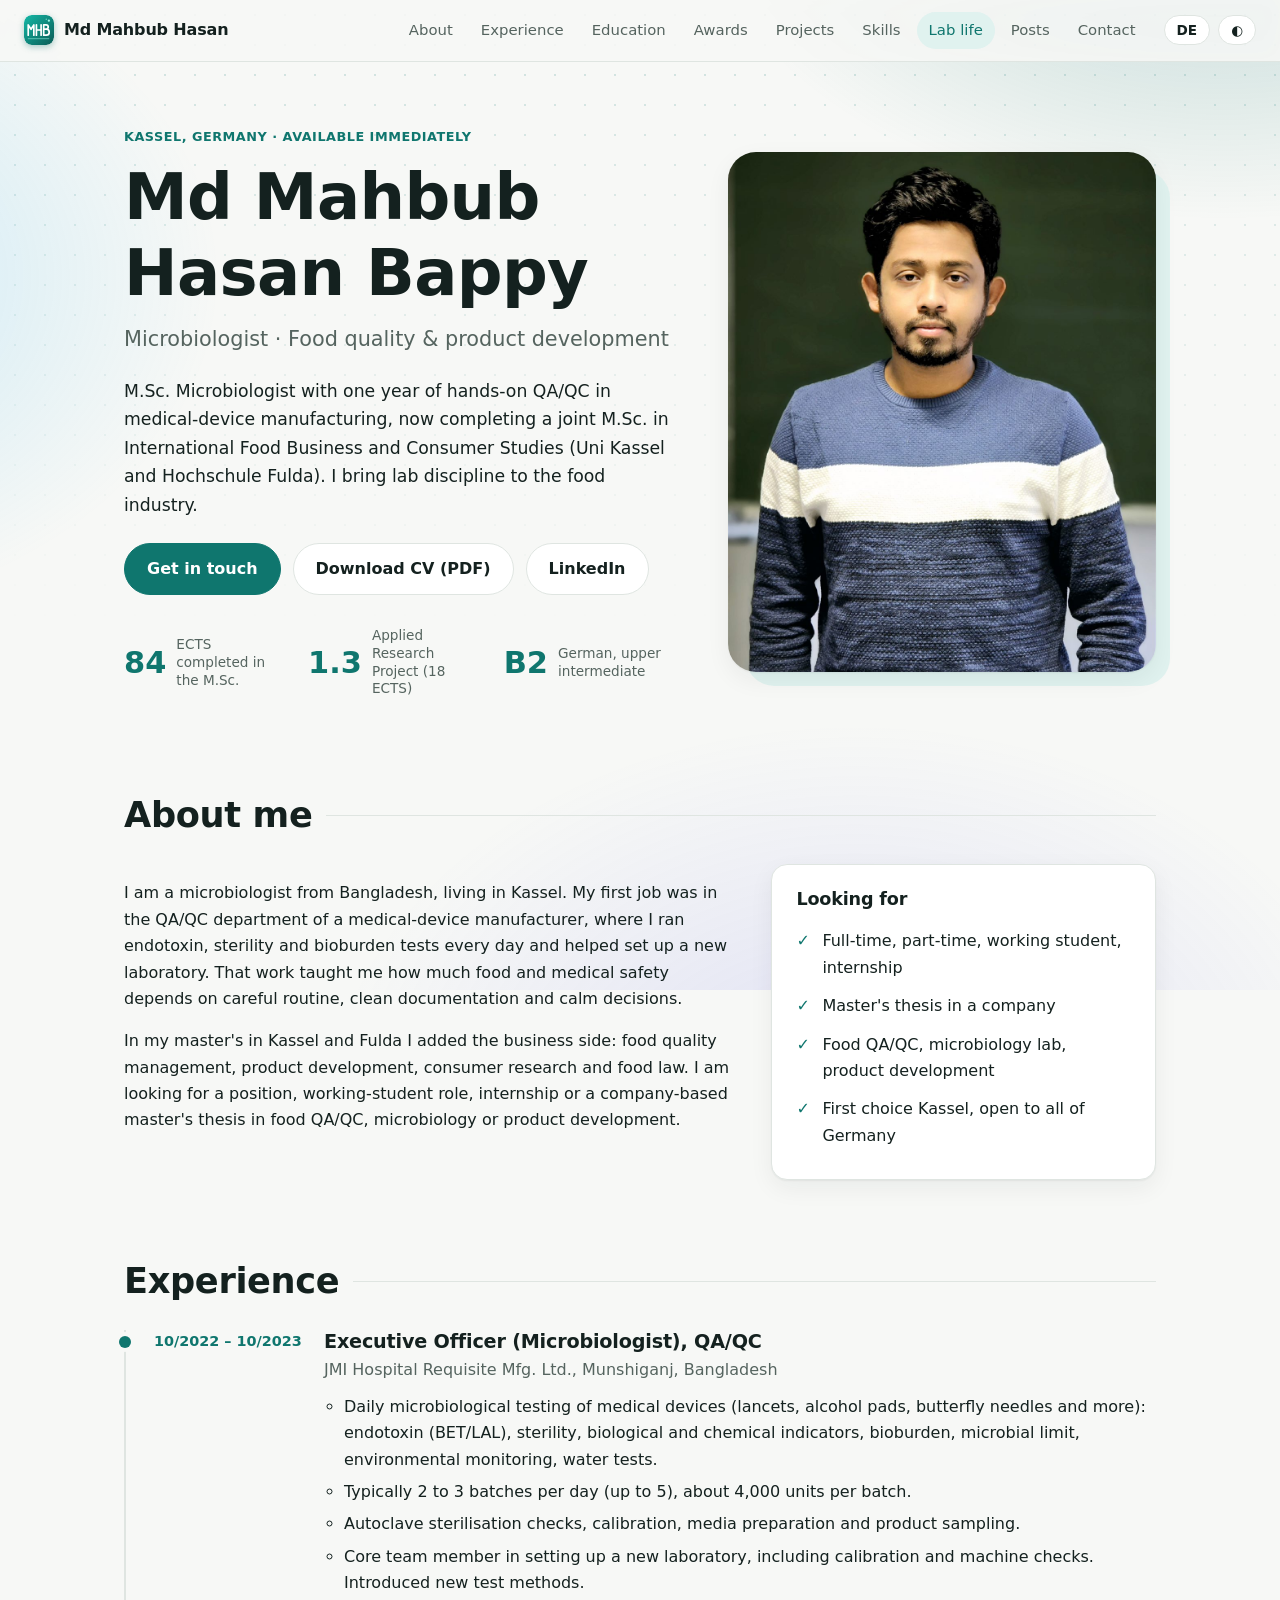
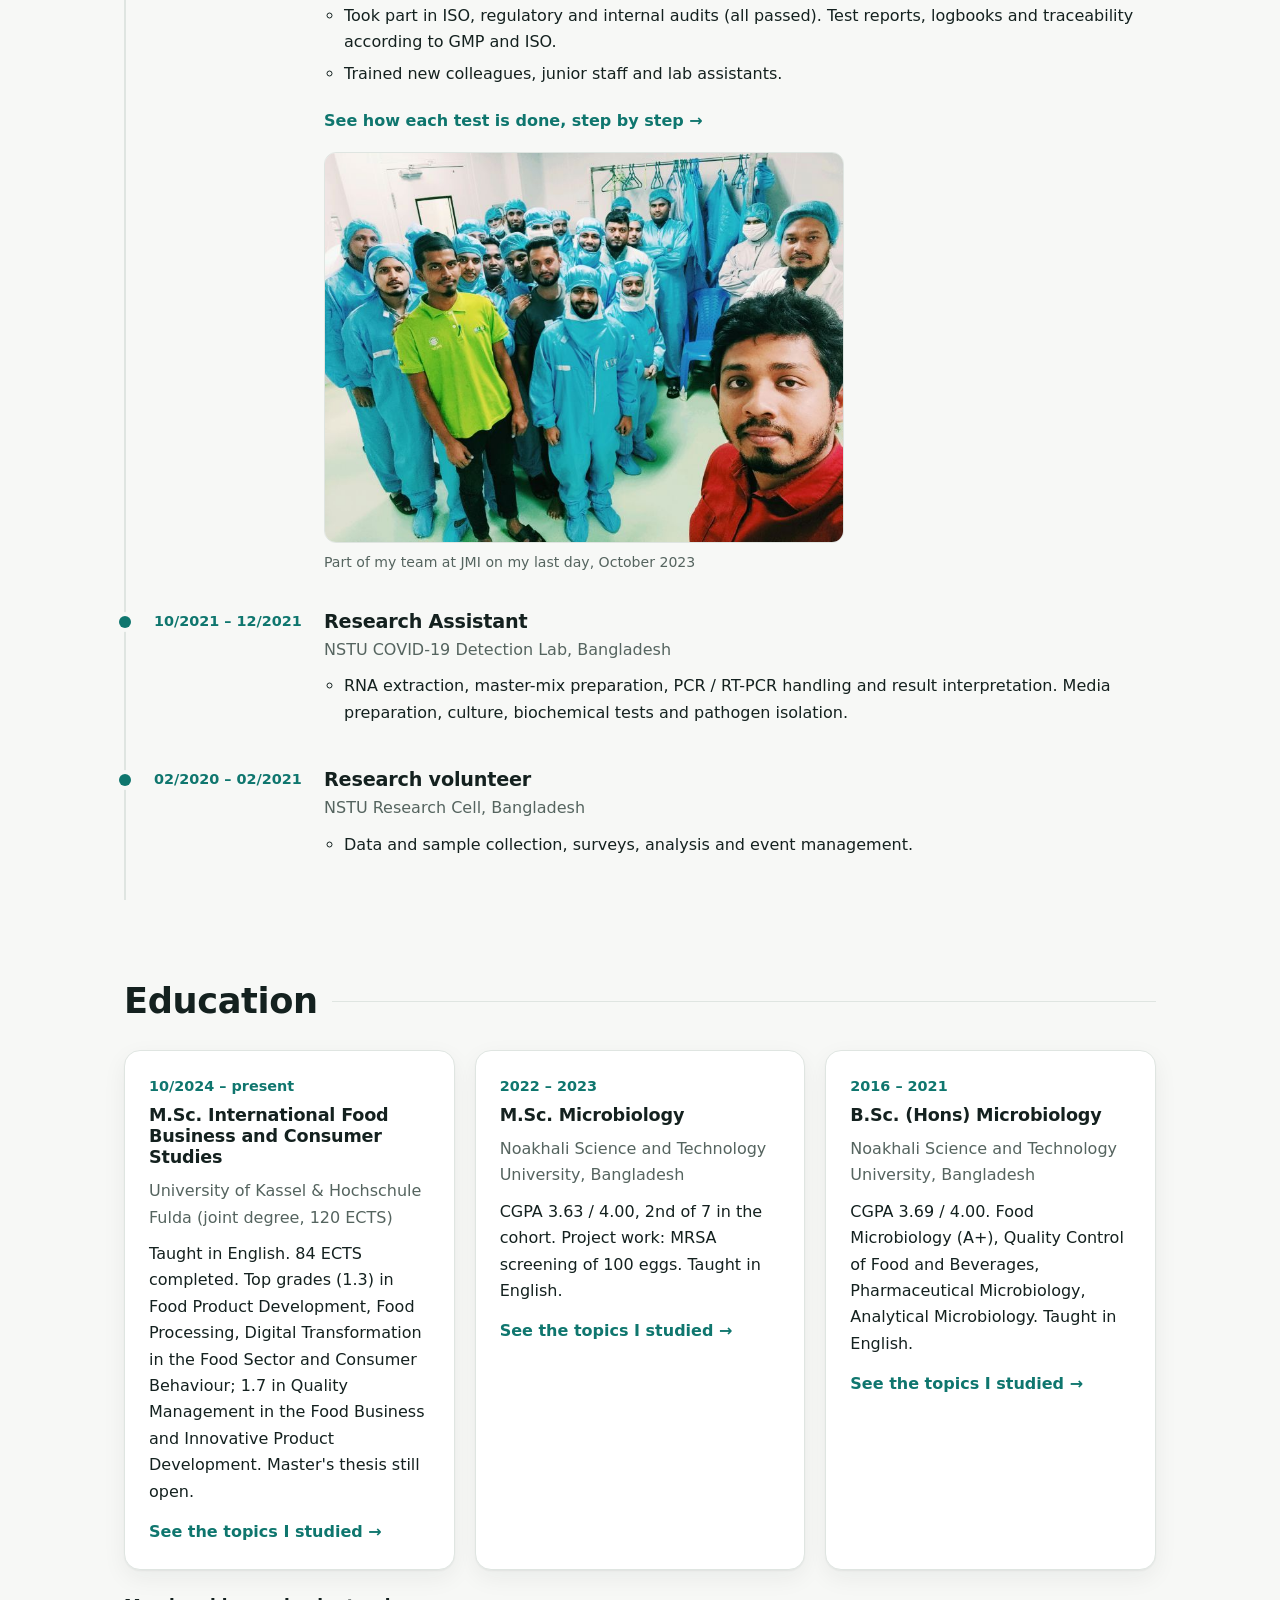
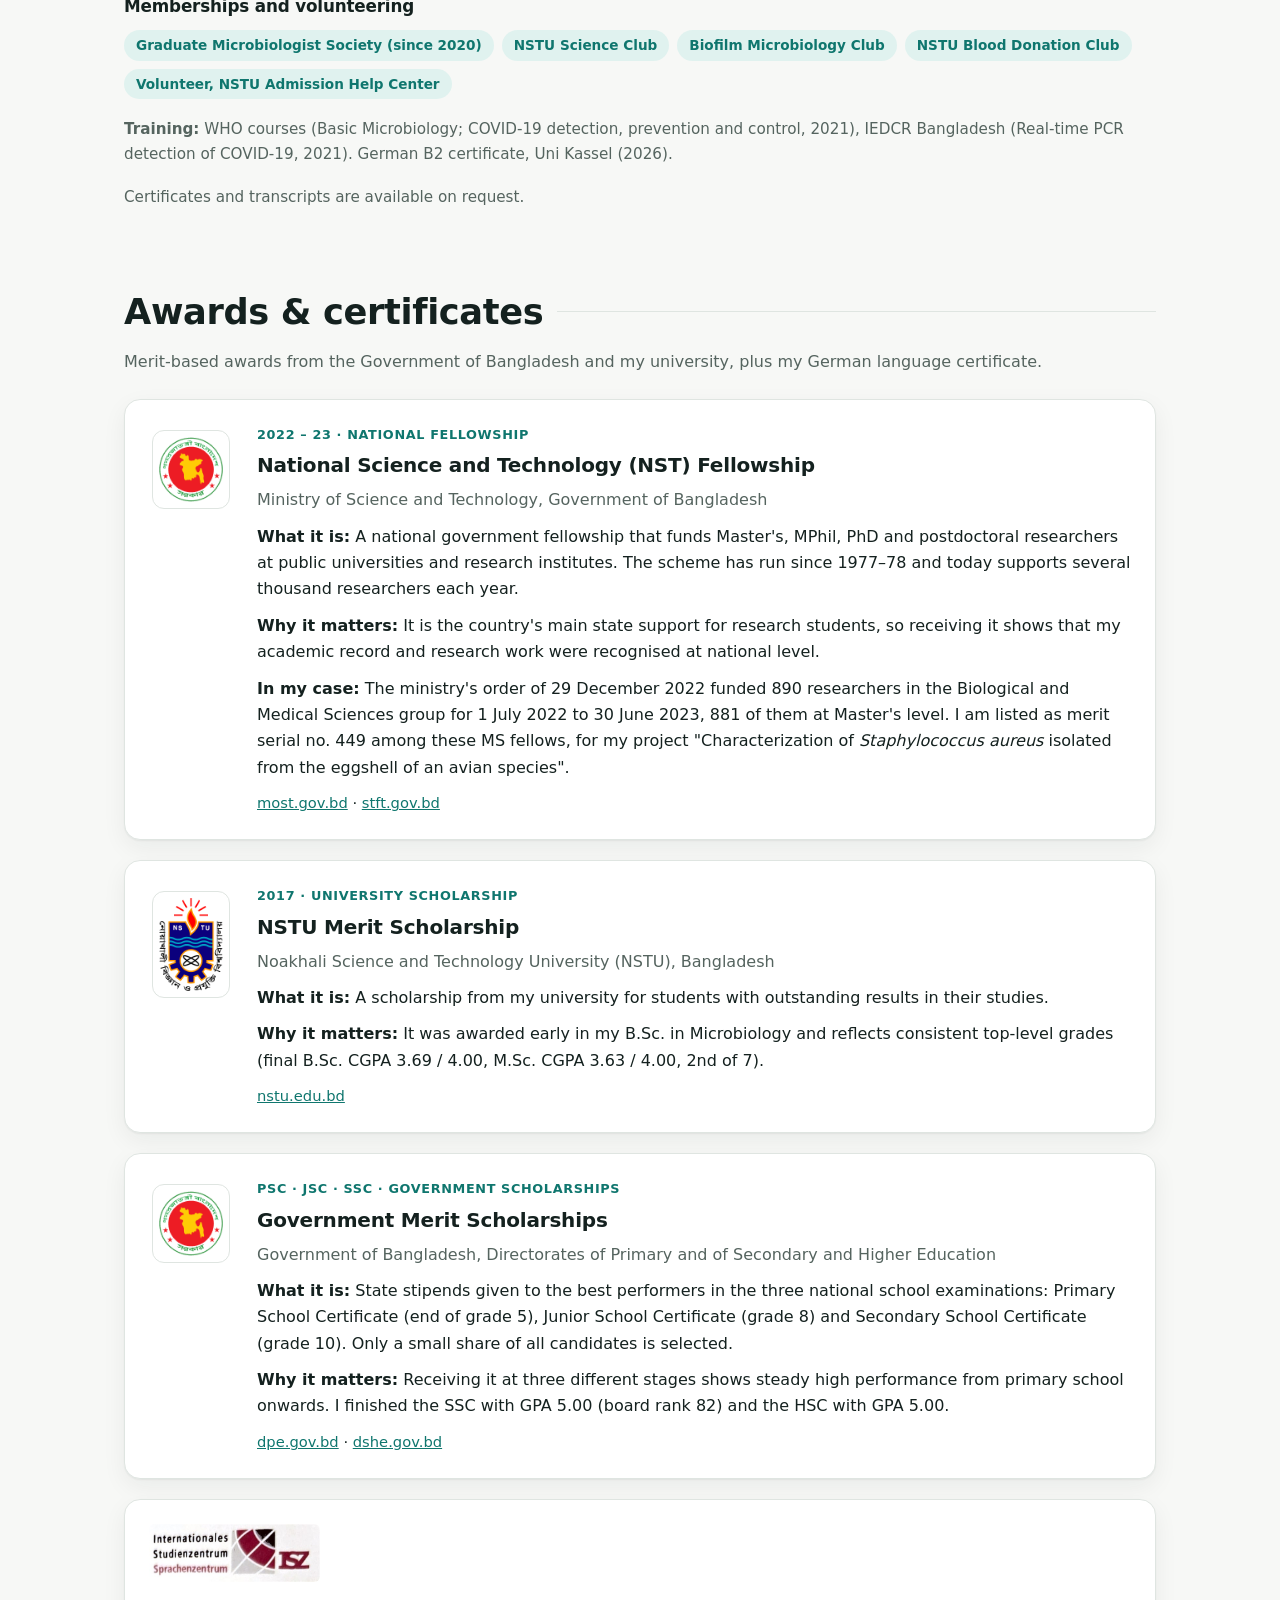
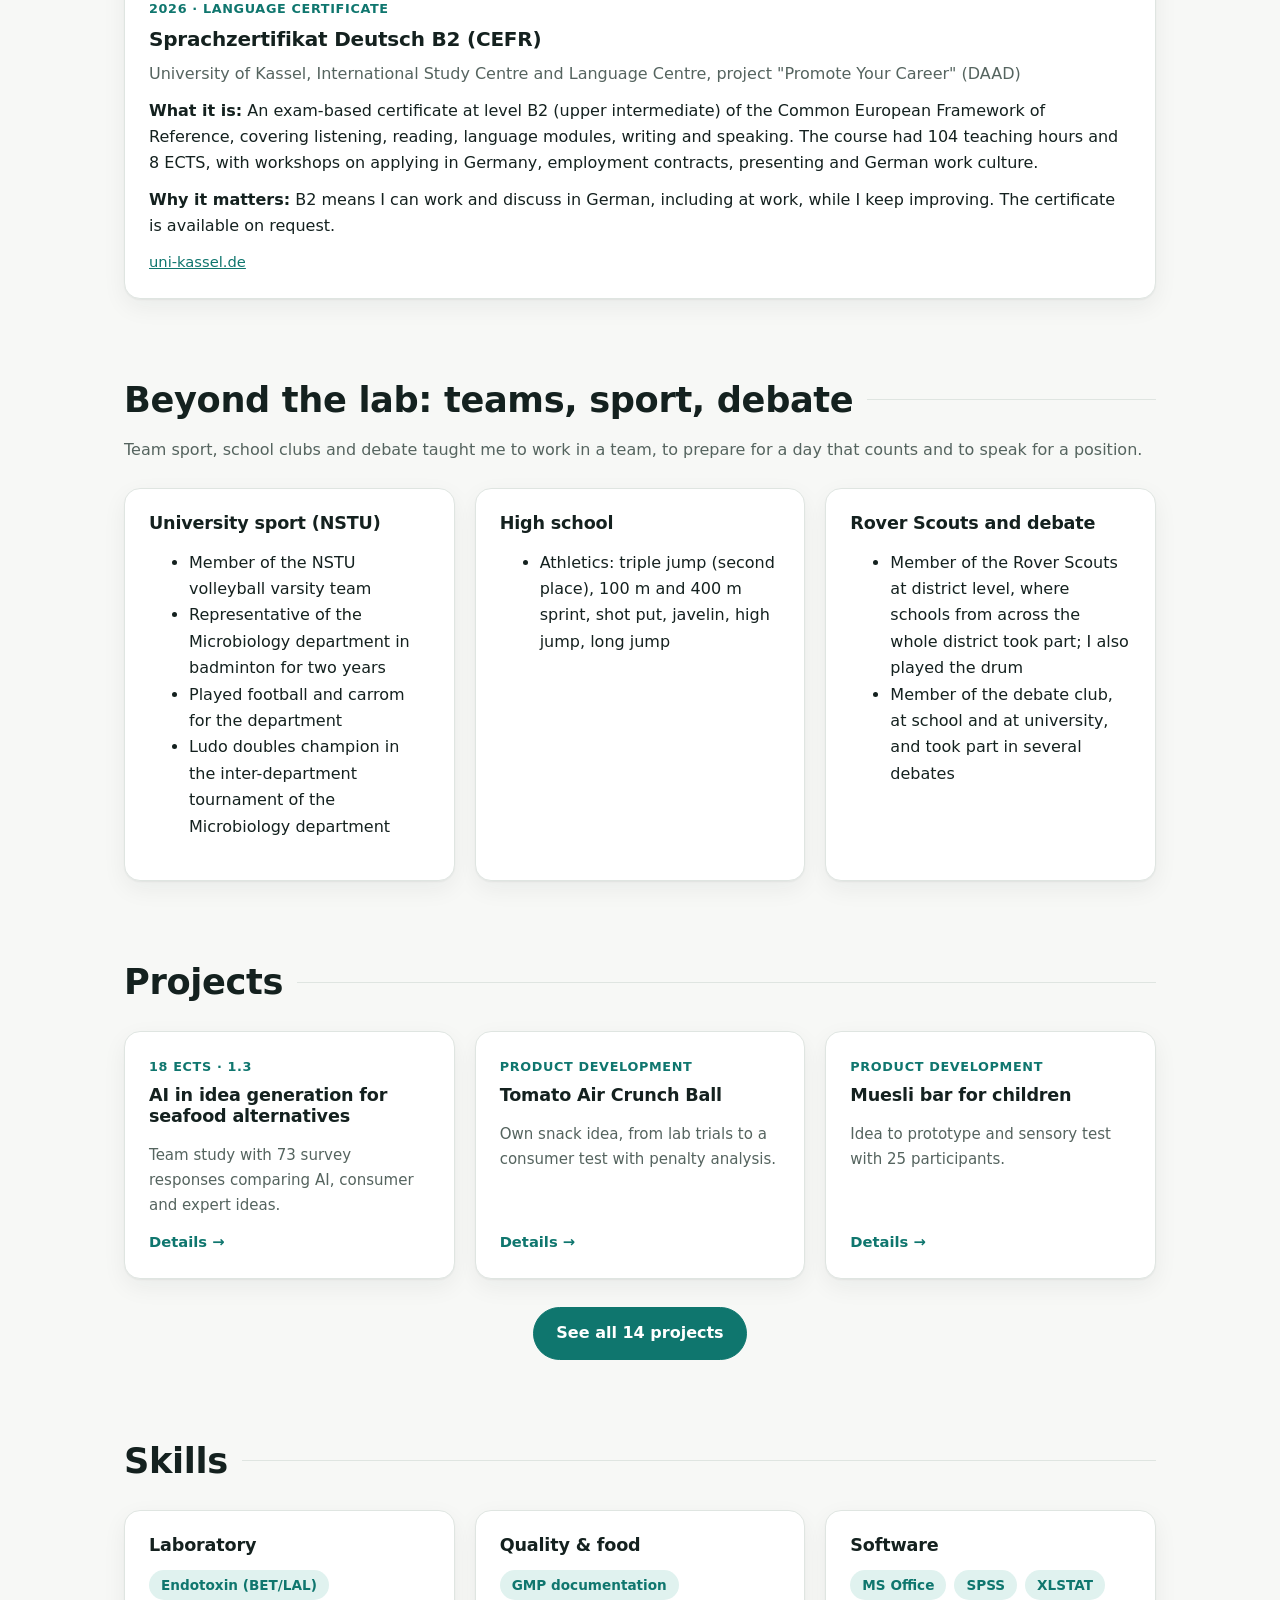
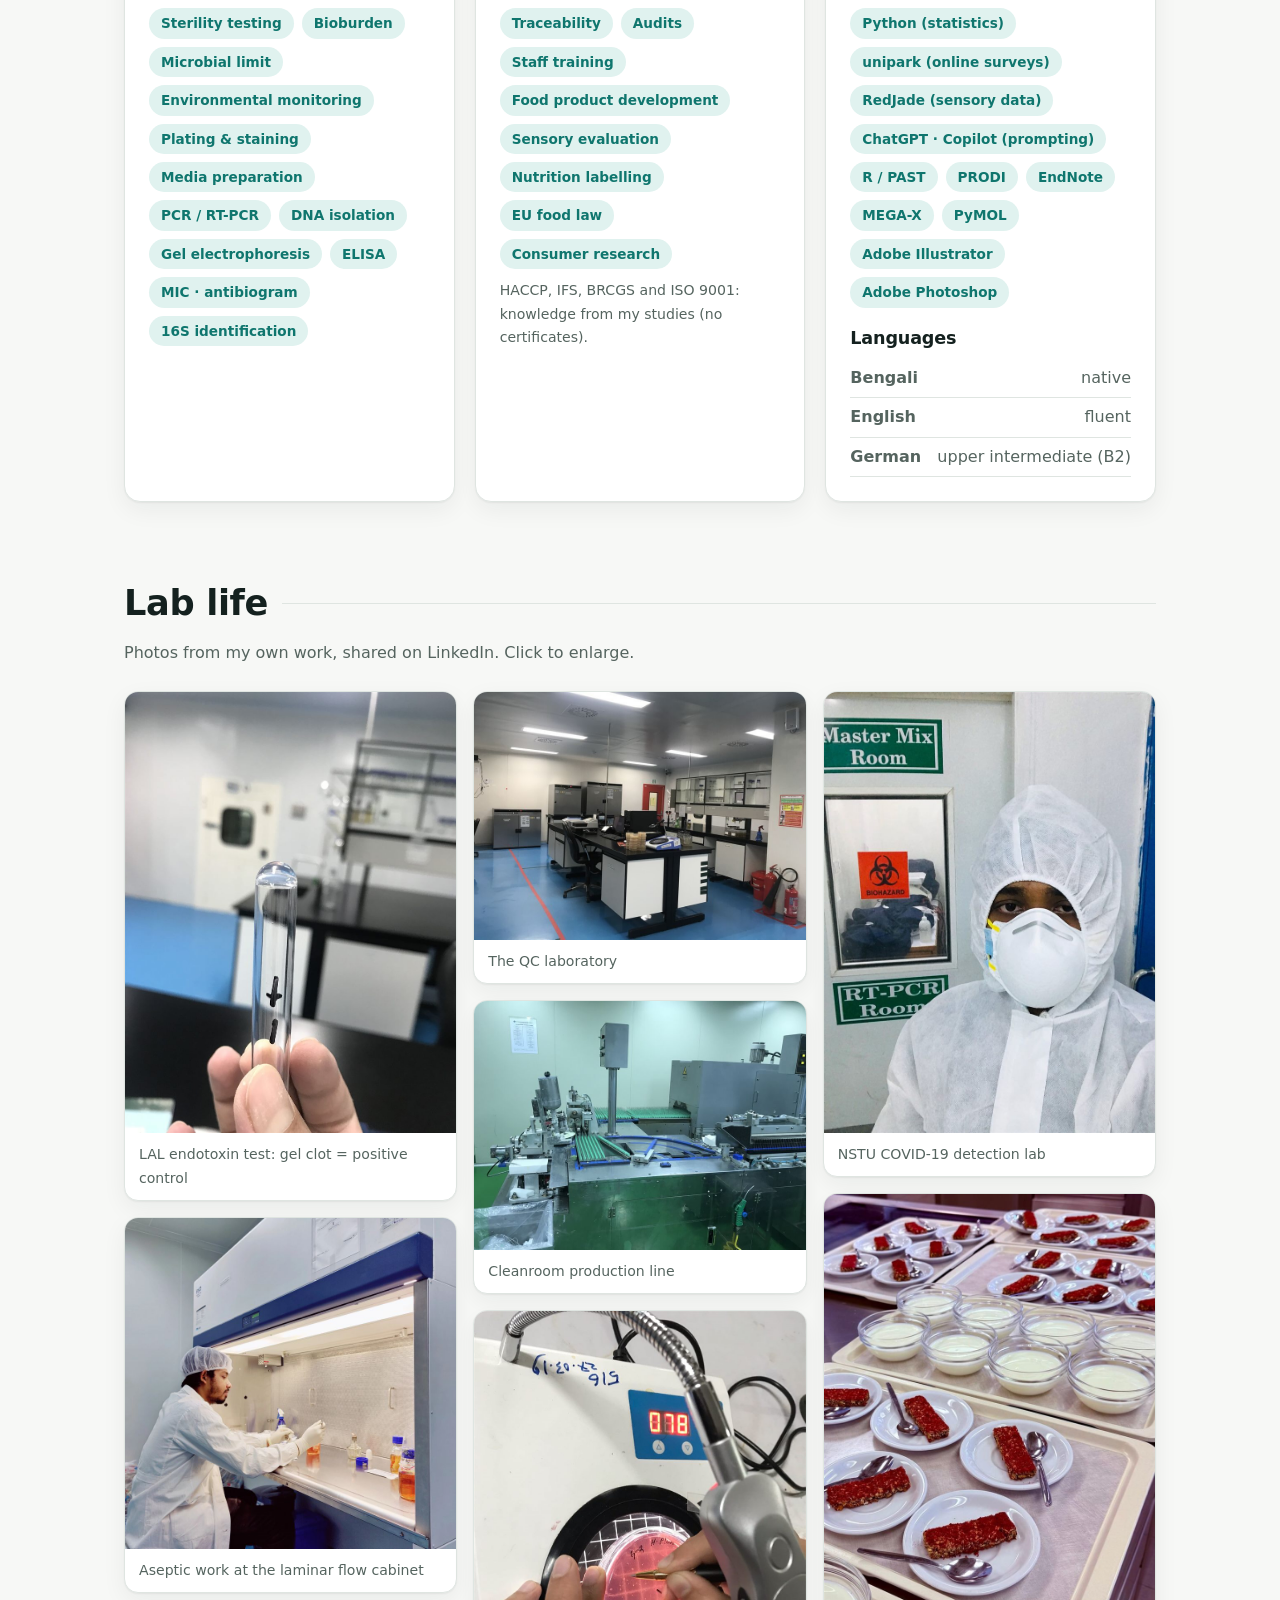
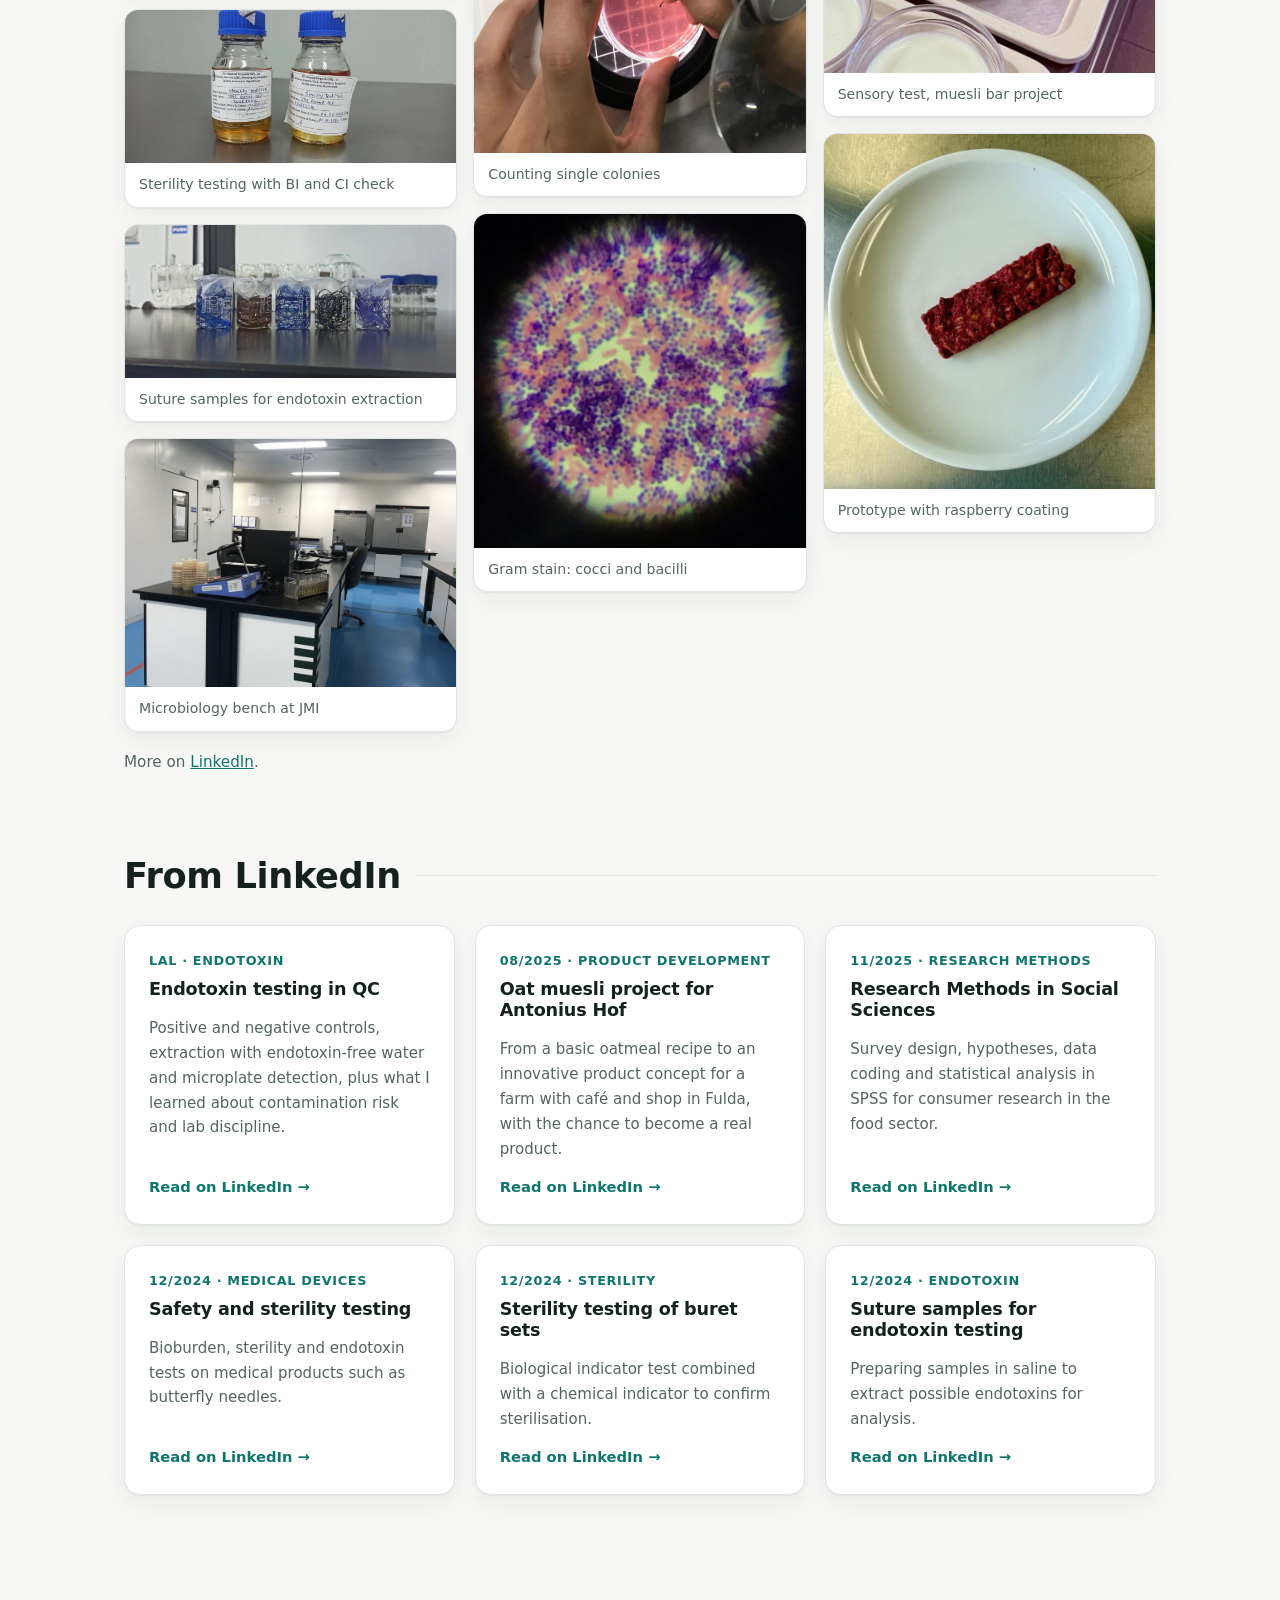
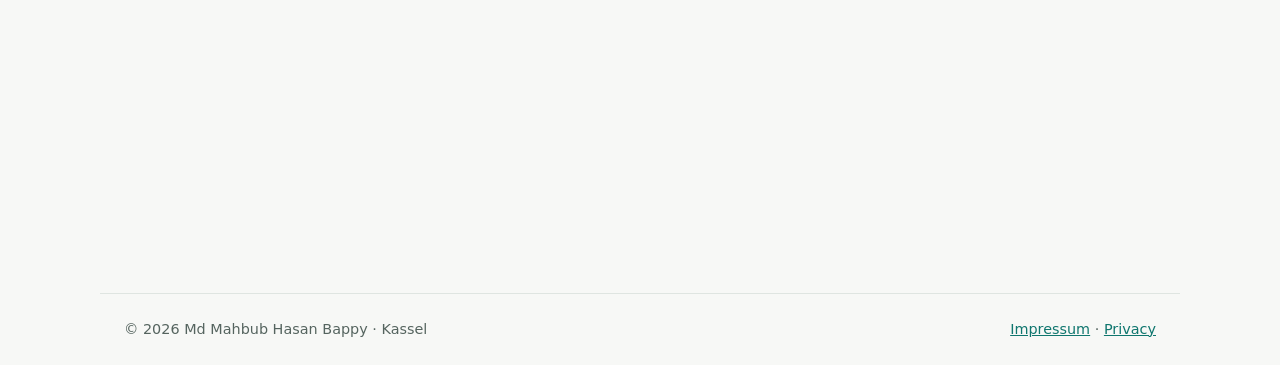
==== commit 871270ac: "Add files via upload" ====
--- a/index.html
+++ b/index.html
@@ -277,8 +277,8 @@
     </article>
     <article class="card">
       <h3><span class="en">High school</span><span class="de">Schulzeit</span></h3>
-      <ul class="en"><li>Athletics: triple jump (second place), 100 m and 400 m sprint, shot put, javelin, high jump, long jump</li><li>Member of the school robot squad</li></ul>
-      <ul class="de"><li>Leichtathletik: Dreisprung (zweiter Platz), 100-m- und 400-m-Sprint, Kugelstoßen, Speerwurf, Hochsprung, Weitsprung</li><li>Mitglied der Roboter-Gruppe der Schule</li></ul>
+      <ul class="en"><li>Athletics: triple jump (second place), 100 m and 400 m sprint, shot put, javelin, high jump, long jump</li></ul>
+      <ul class="de"><li>Leichtathletik: Dreisprung (zweiter Platz), 100-m- und 400-m-Sprint, Kugelstoßen, Speerwurf, Hochsprung, Weitsprung</li></ul>
     </article>
     <article class="card">
       <h3><span class="en">Rover Scouts and debate</span><span class="de">Rover Scouts und Debatte</span></h3>
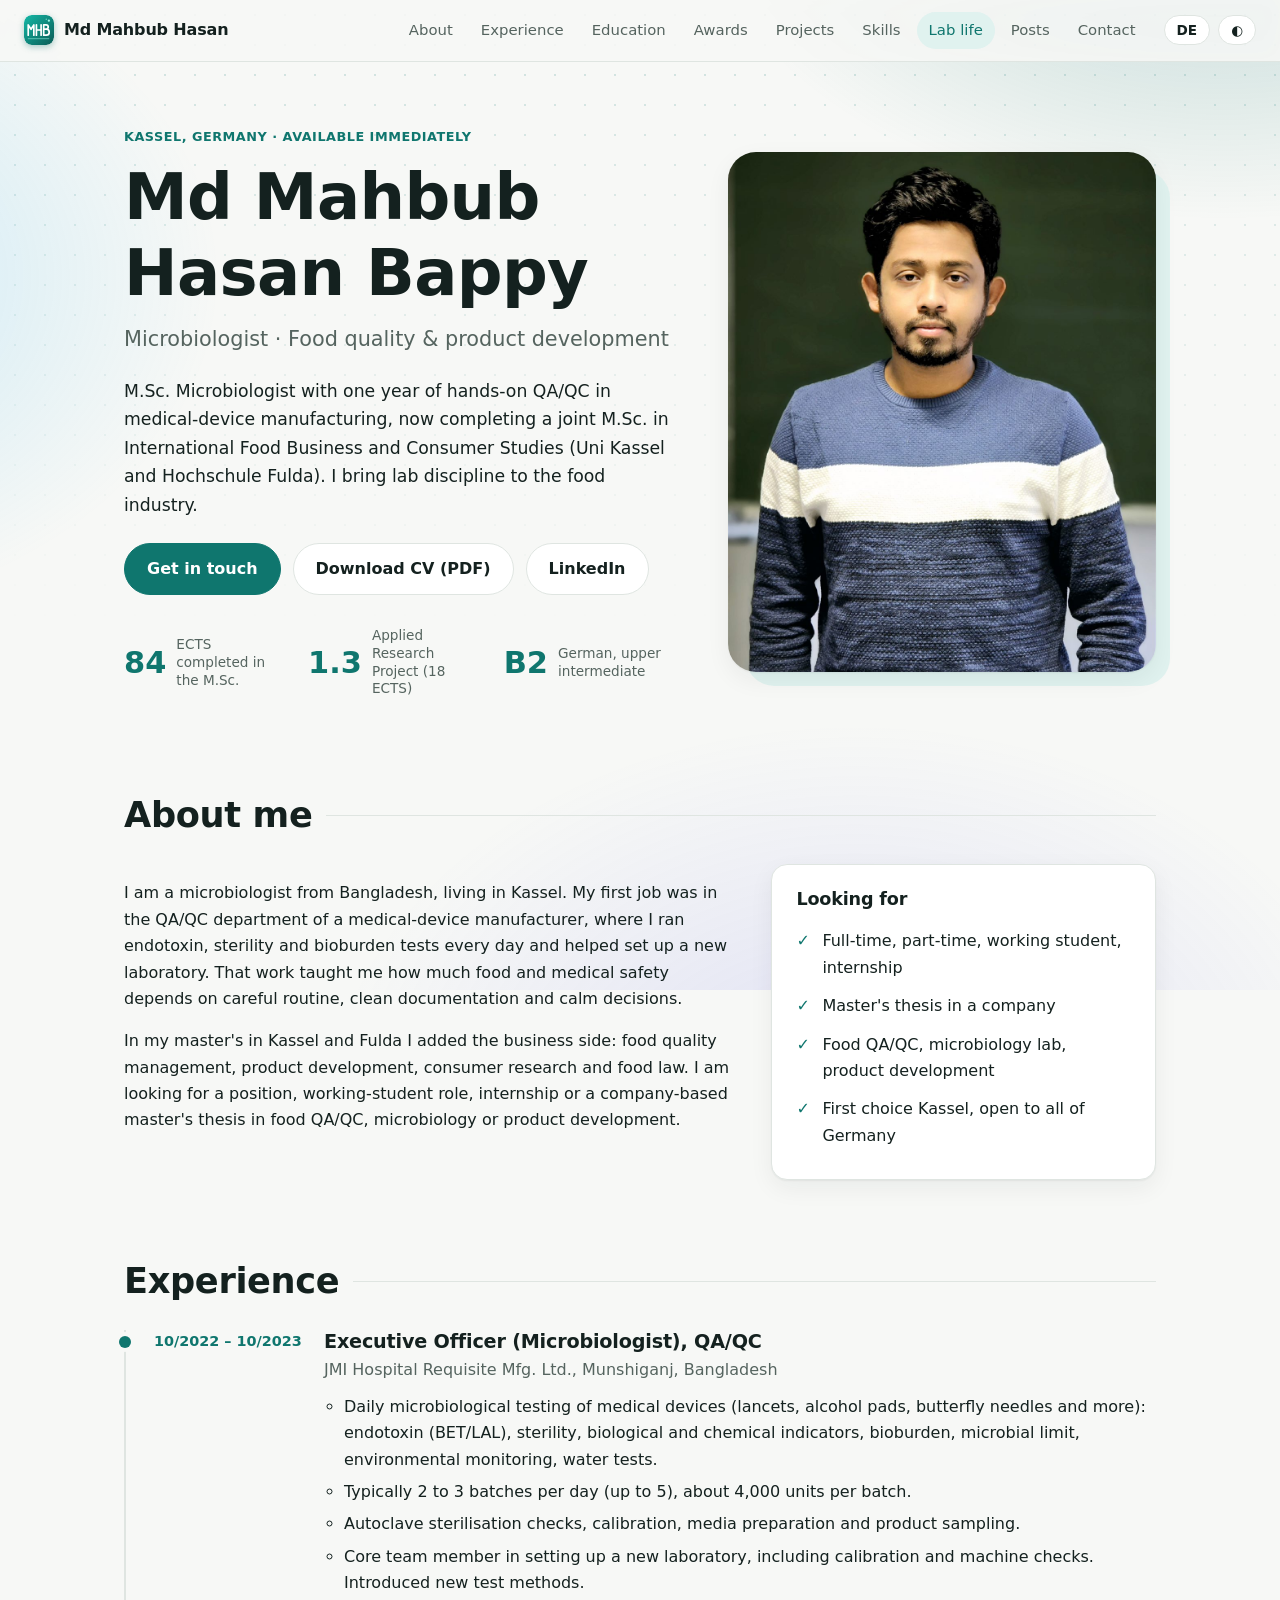
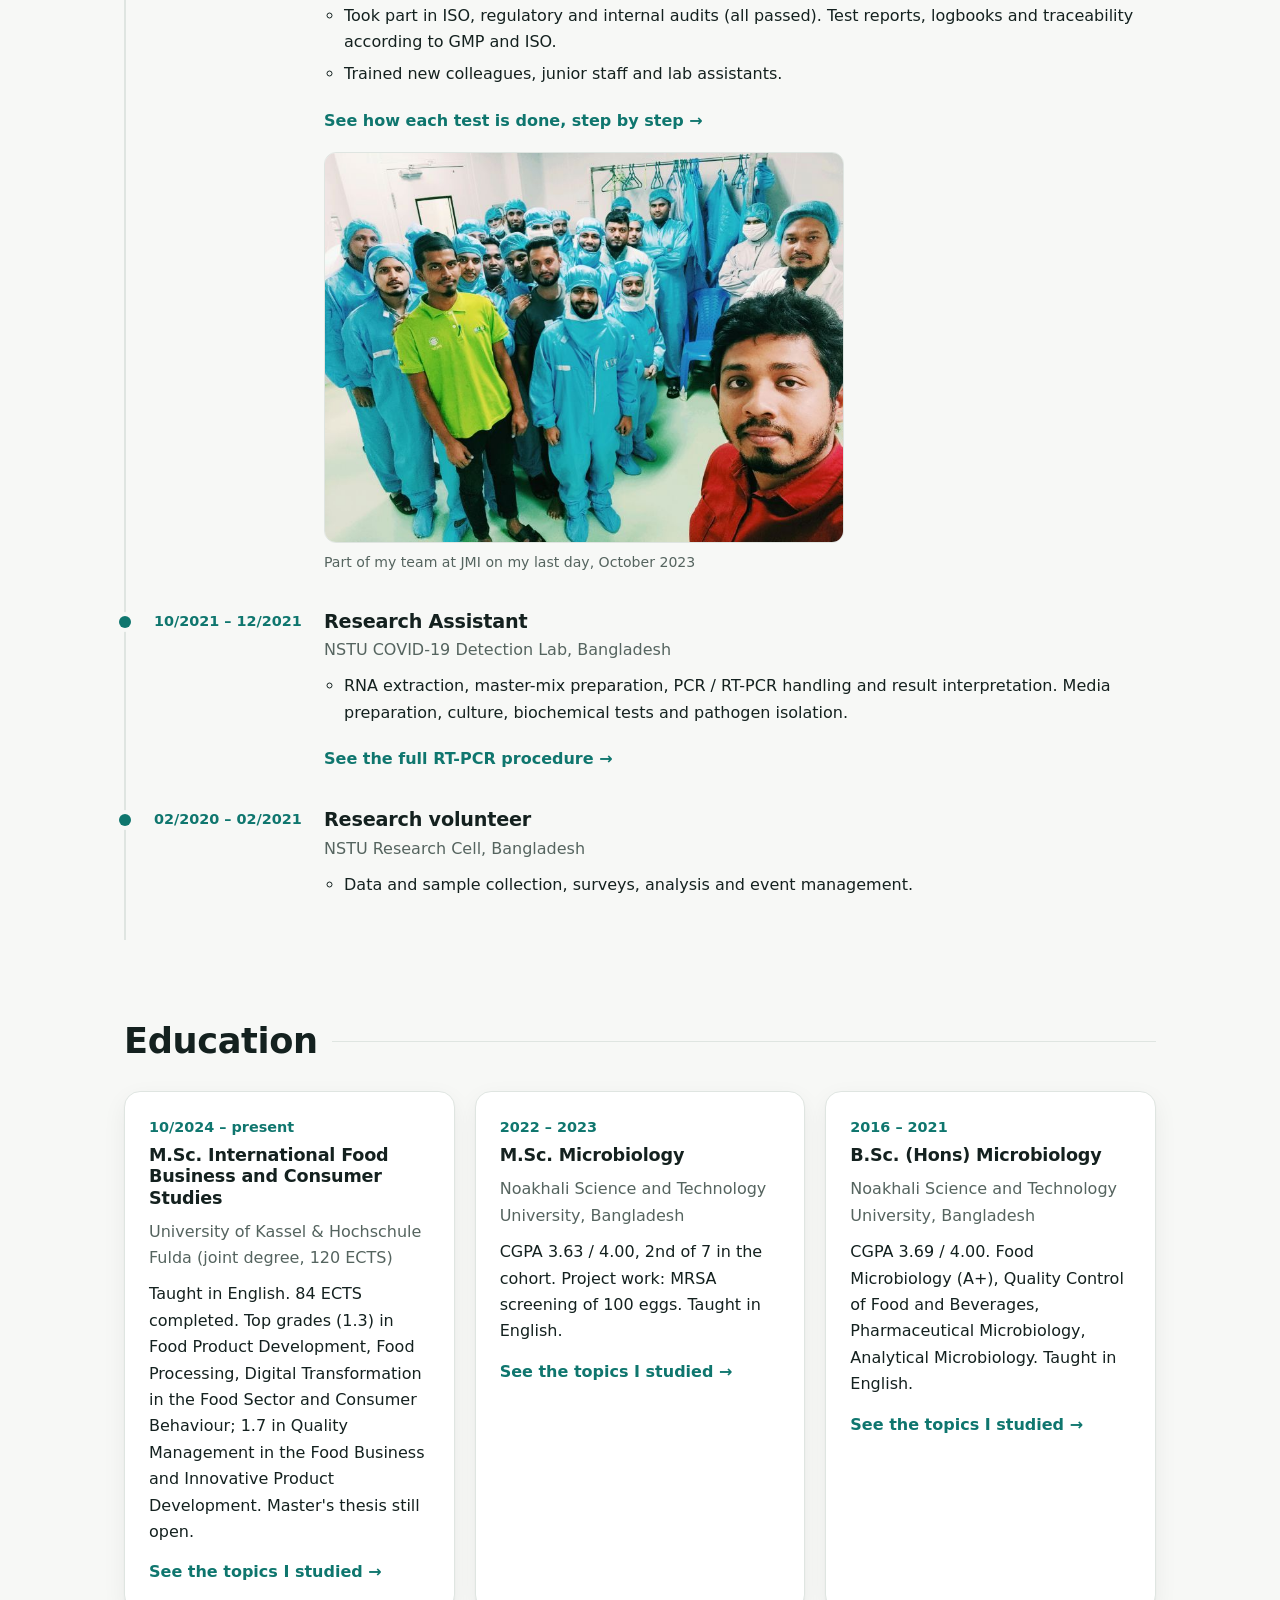
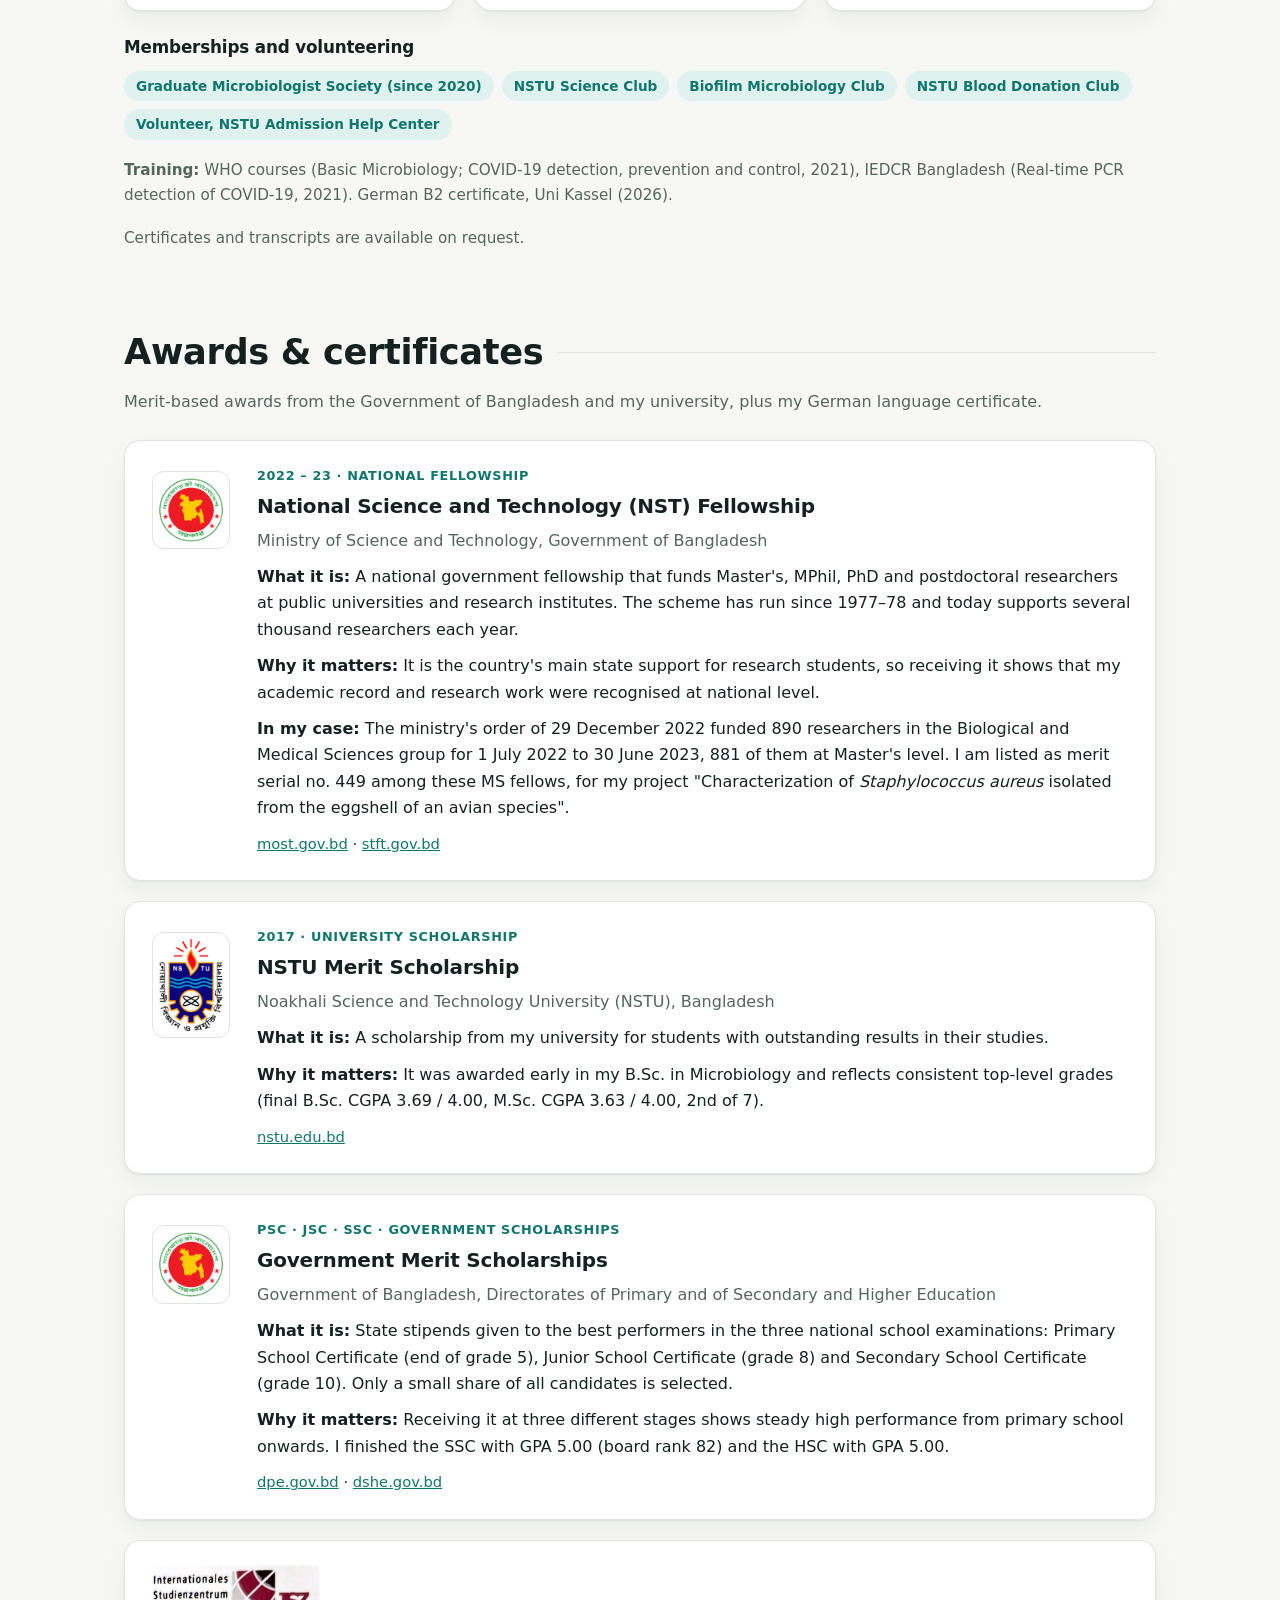
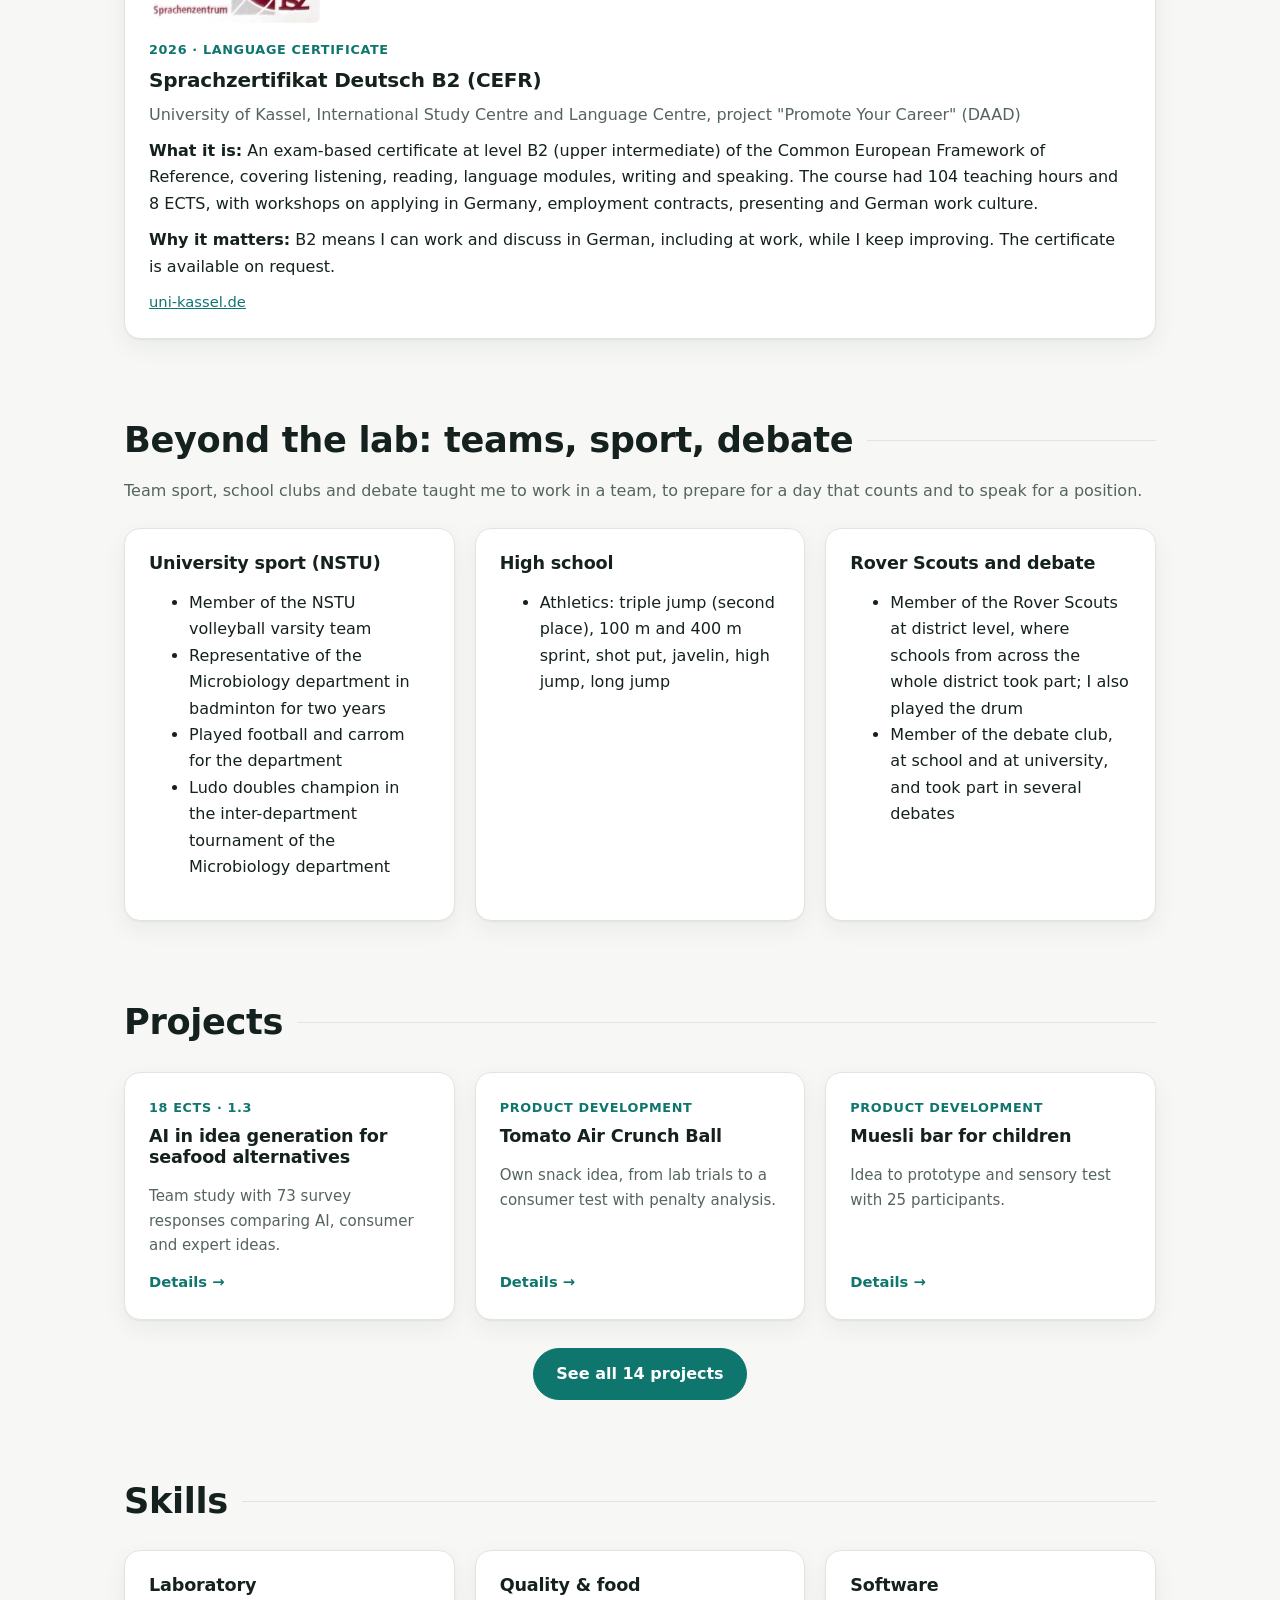
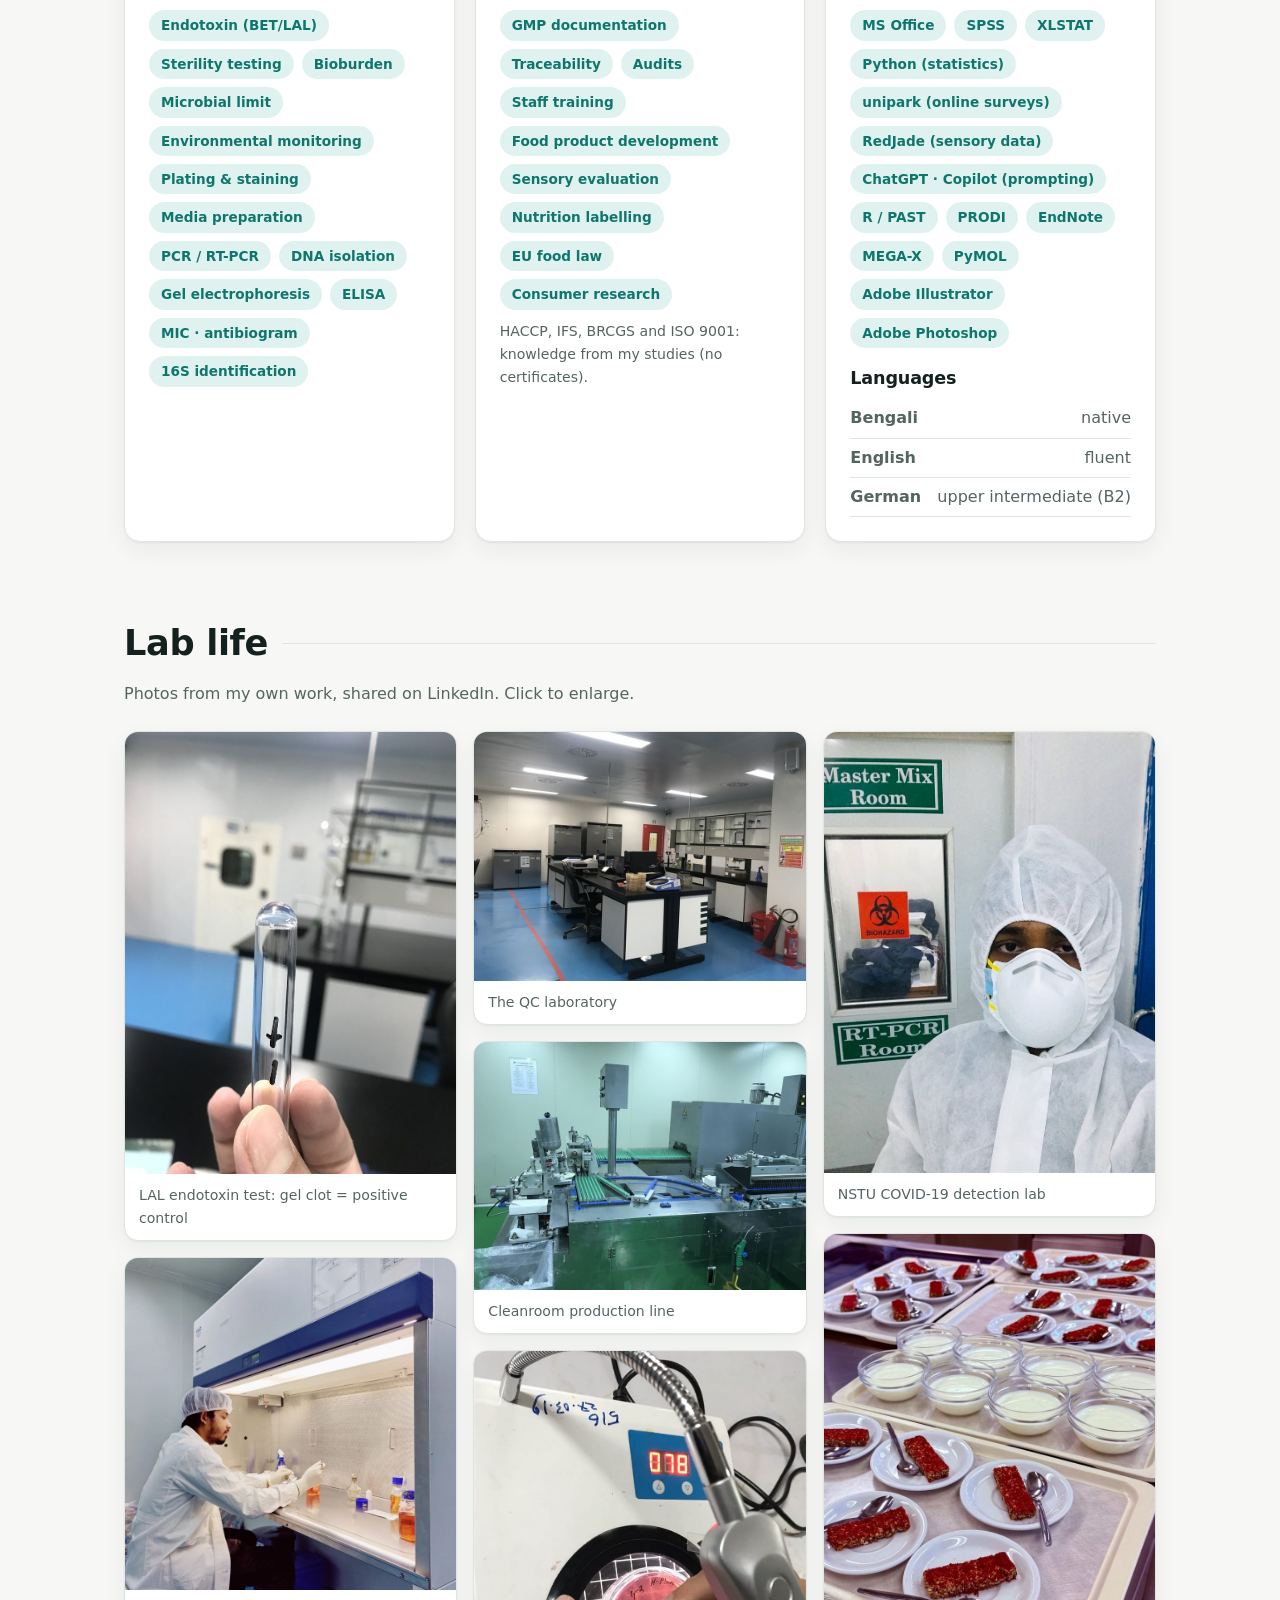
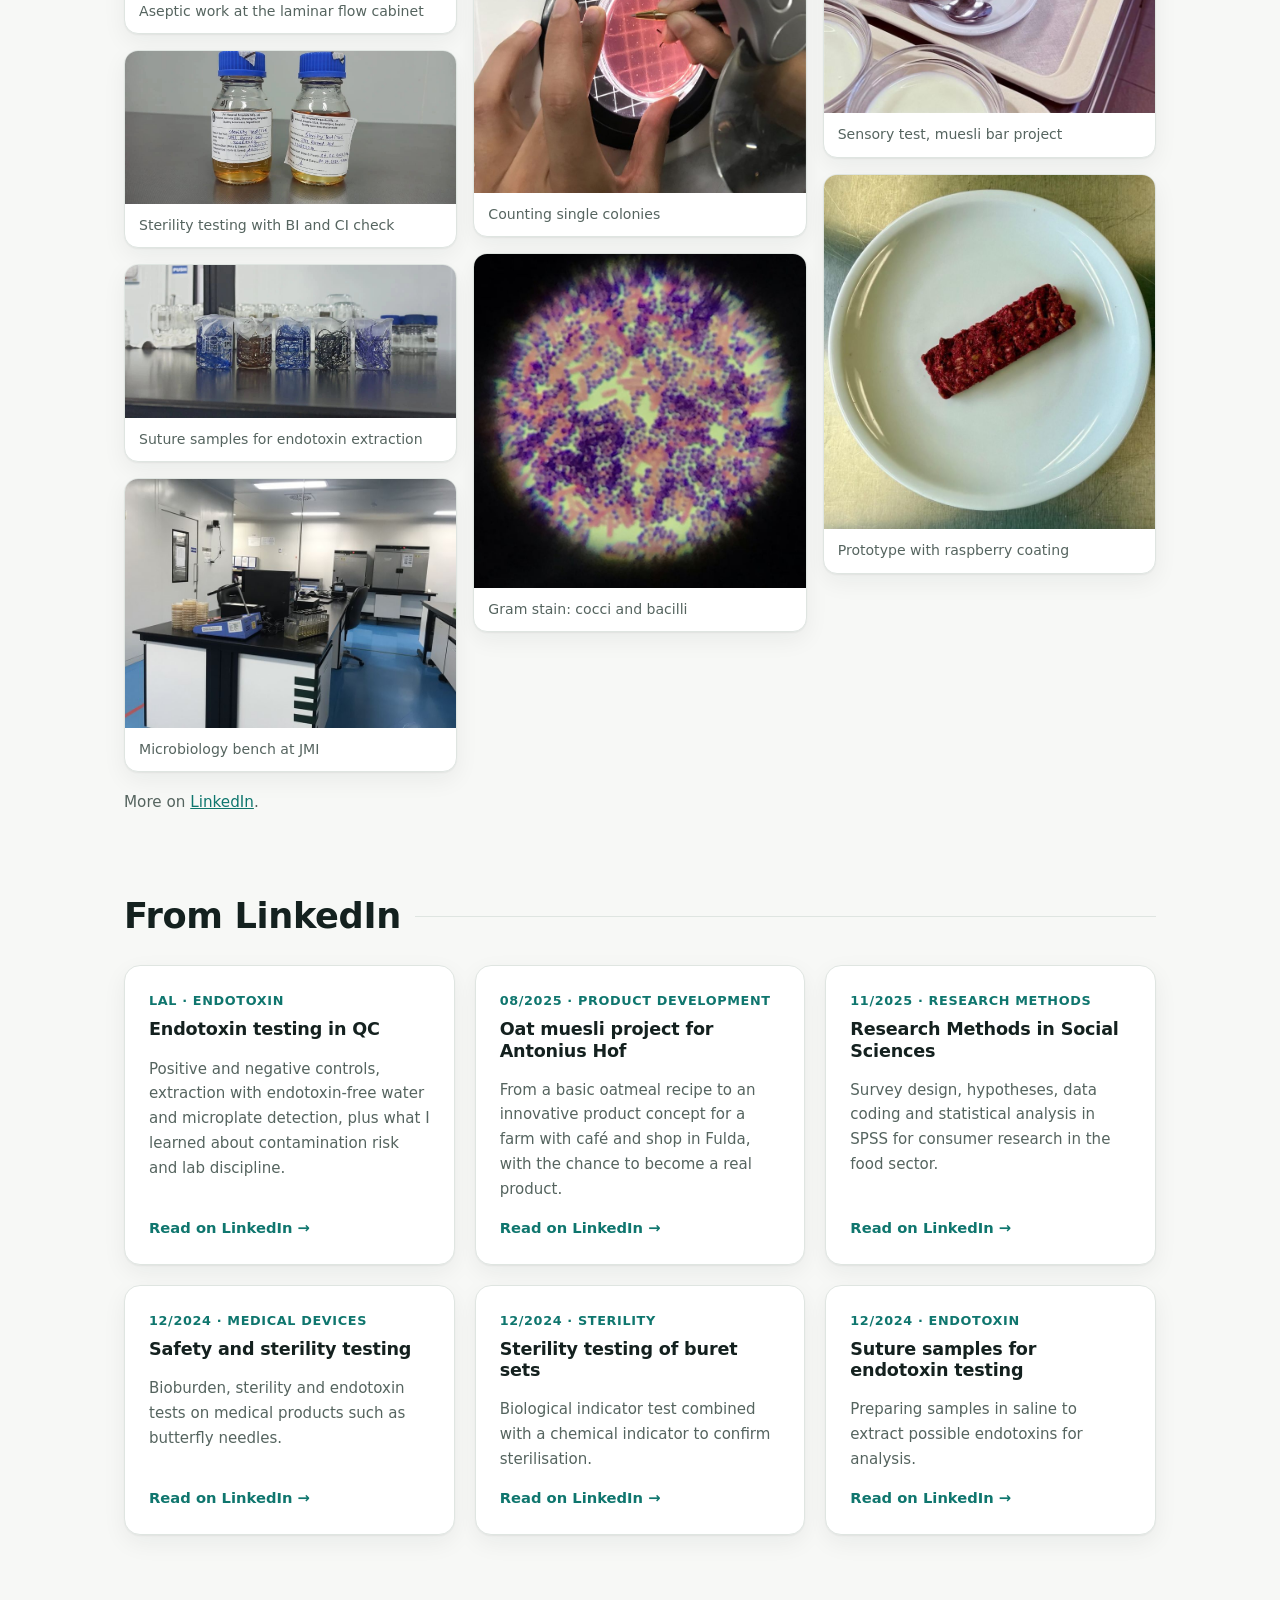
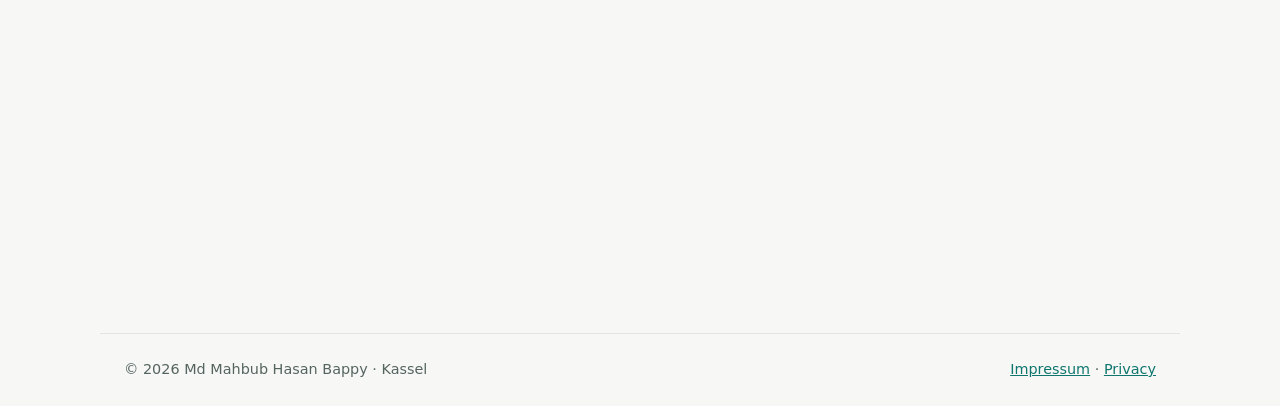
==== commit b4400027: "Add files via upload" ====
--- a/index.html
+++ b/index.html
@@ -136,6 +136,7 @@
         <ul>
           <li><span class="en">RNA extraction, master-mix preparation, PCR / RT-PCR handling and result interpretation. Media preparation, culture, biochemical tests and pathogen isolation.</span><span class="de">RNA-Extraktion, Master-Mix-Ansatz, PCR/RT-PCR und Auswertung. Medienherstellung, Kultivierung, biochemische Tests und Isolierung von Erregern.</span></li>
         </ul>
+        <p class="more-link"><a href="experience.html#covid-pcr"><span class="en">See the full RT-PCR procedure →</span><span class="de">Das vollständige RT-PCR-Verfahren ansehen →</span></a></p>
       </div>
     </li>
     <li>
@@ -155,7 +156,7 @@
 <section id="education" class="sec reveal">
   <h2><span class="en">Education</span><span class="de">Ausbildung</span></h2>
   <div class="grid3">
-    <article class="card">
+    <article class="card clickable">
       <p class="when">10/2024 – <span class="en">present</span><span class="de">heute</span></p>
       <h3>M.Sc. International Food Business and Consumer Studies</h3>
       <p class="org">University of Kassel &amp; Hochschule Fulda (joint degree, 120 ECTS)</p>
@@ -164,7 +165,7 @@
     
       <p class="more-link"><a href="learning.html#ifbc"><span class="en">See the topics I studied →</span><span class="de">Studieninhalte ansehen →</span></a></p>
     </article>
-    <article class="card">
+    <article class="card clickable">
       <p class="when">2022 – 2023</p>
       <h3>M.Sc. Microbiology</h3>
       <p class="org">Noakhali Science and Technology University, Bangladesh</p>
@@ -173,7 +174,7 @@
     
       <p class="more-link"><a href="learning.html#msc"><span class="en">See the topics I studied →</span><span class="de">Studieninhalte ansehen →</span></a></p>
     </article>
-    <article class="card">
+    <article class="card clickable">
       <p class="when">2016 – 2021</p>
       <h3>B.Sc. (Hons) Microbiology</h3>
       <p class="org">Noakhali Science and Technology University, Bangladesh</p>
--- a/assets/style.css
+++ b/assets/style.css
@@ -238,6 +238,11 @@
 .award { display: grid; grid-template-columns: 84px 1fr; gap: 24px; align-items: start; }
 .award .seal { width: 64px; height: auto; margin: 6px auto 0; padding: 6px; background: #fff; border-radius: 12px; border: 1px solid var(--line); box-sizing: content-box; }
 h3.subhead { font-size: 1.05rem; margin: 26px 0 0; }
+/* whole card is the link: the hidden stretched link sits on the card's "see topics" line */
+.card.clickable { position: relative; cursor: pointer; transition: transform .15s, border-color .15s, box-shadow .15s; }
+.card.clickable:hover { transform: translateY(-3px); border-color: var(--accent); }
+.card.clickable .more-link a::after { content: ""; position: absolute; inset: 0; border-radius: var(--radius); }
+.card.clickable .more-link a { color: var(--accent); }
 .more-link { margin: 14px 0 0 !important; font-weight: 600; }
 .more-link a { text-decoration: none; }
 .more-link a:hover { text-decoration: underline; }
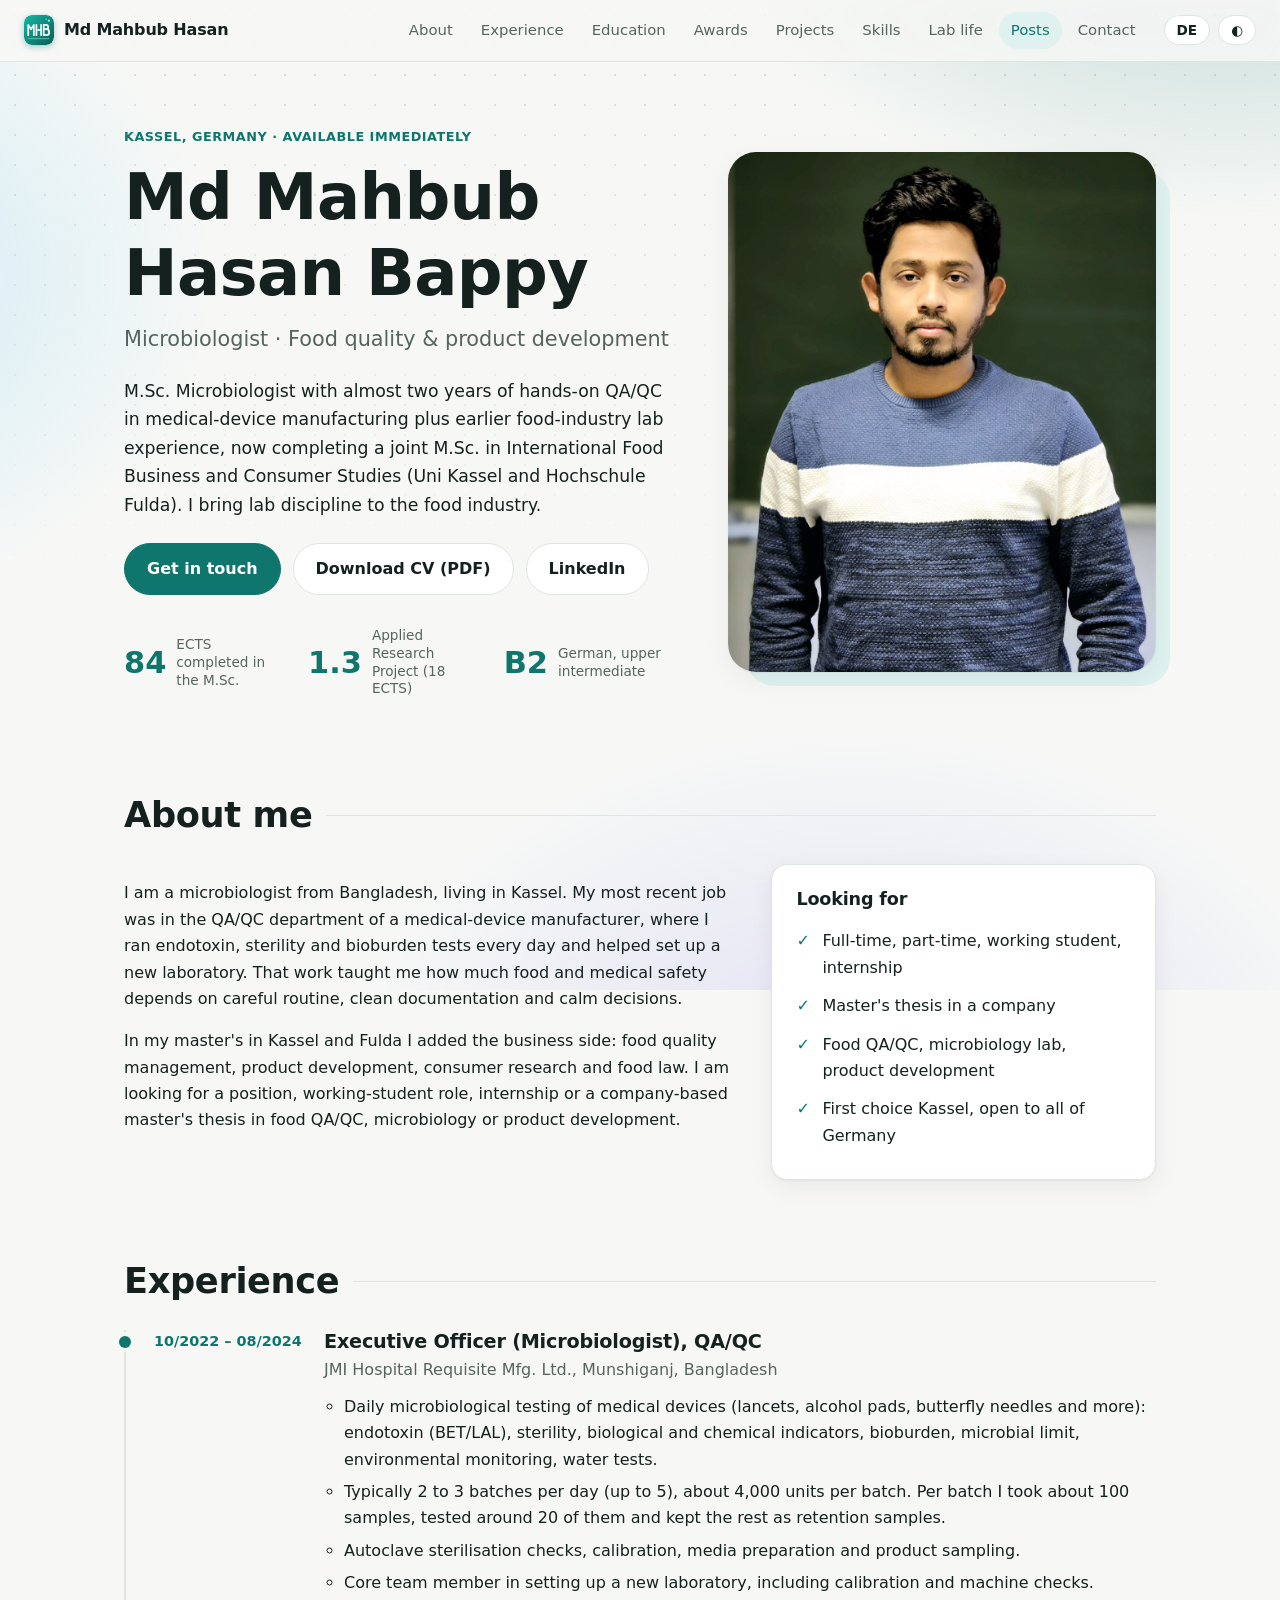
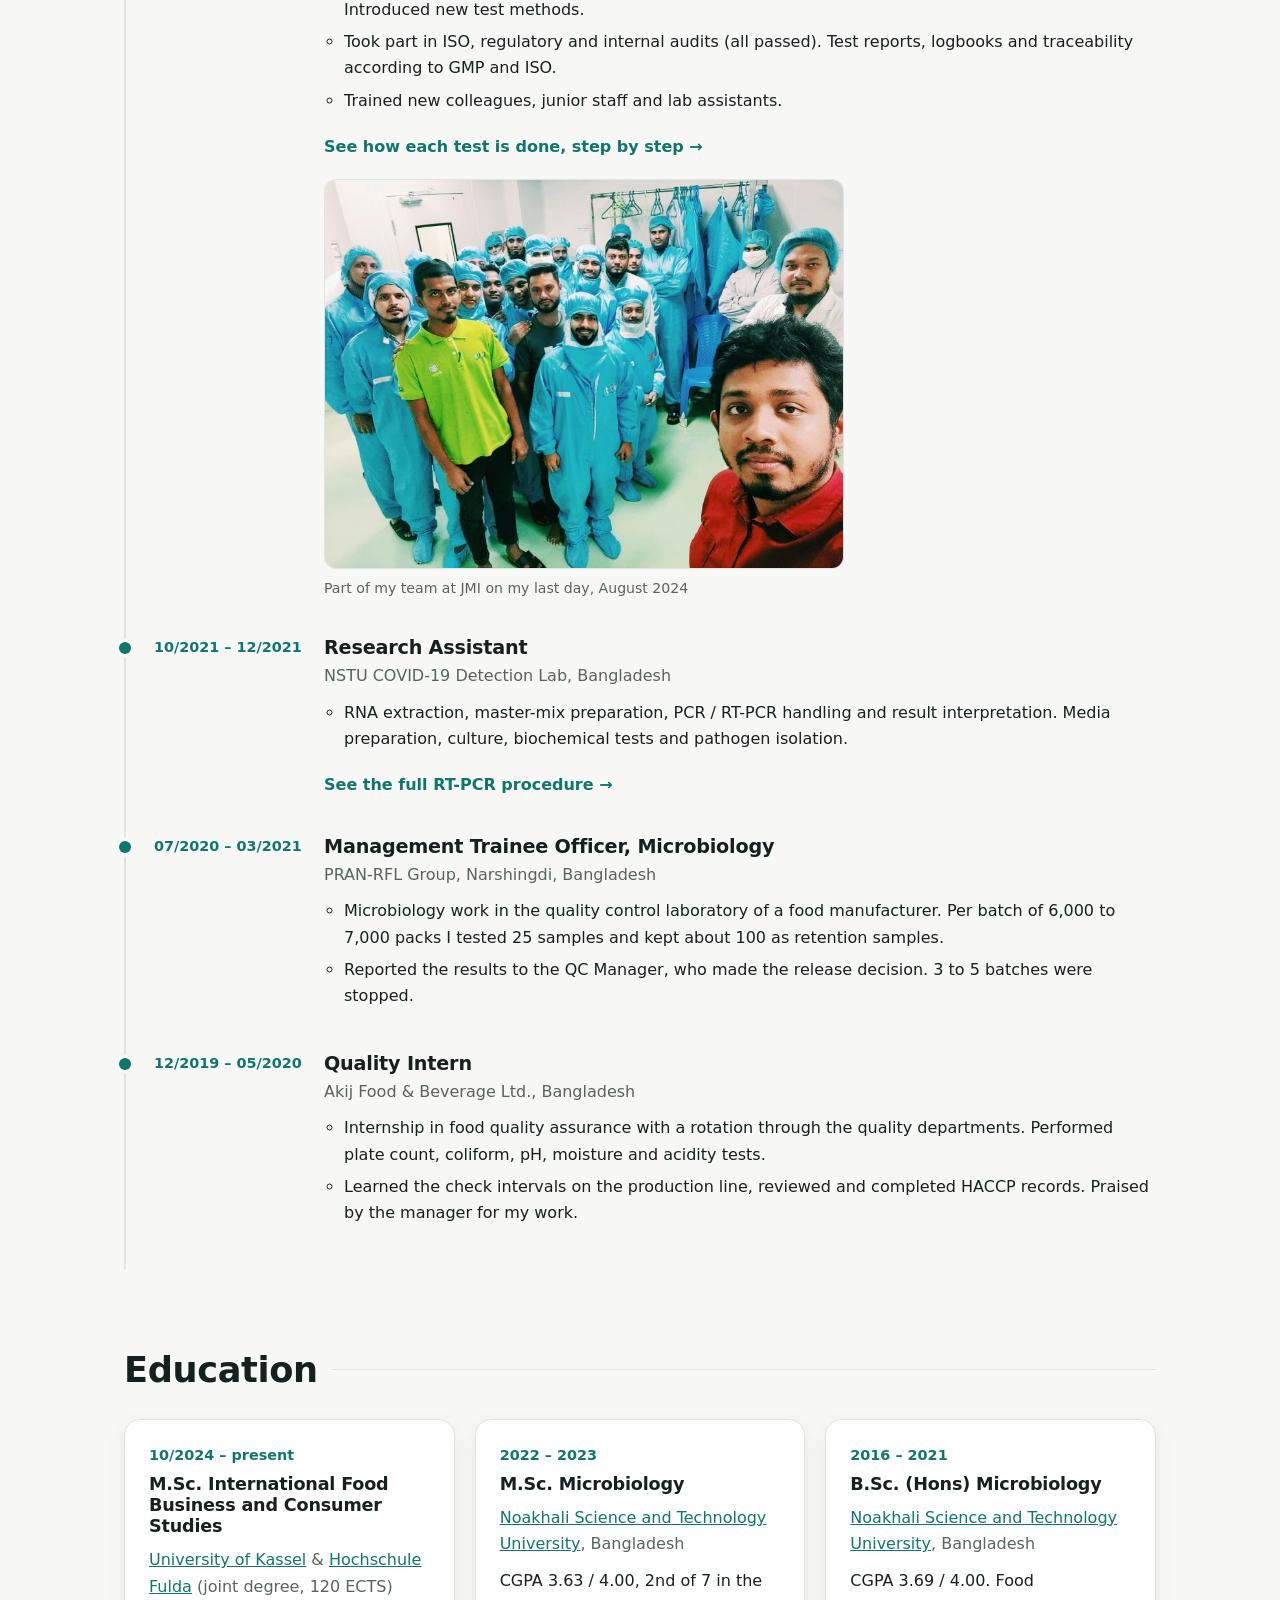
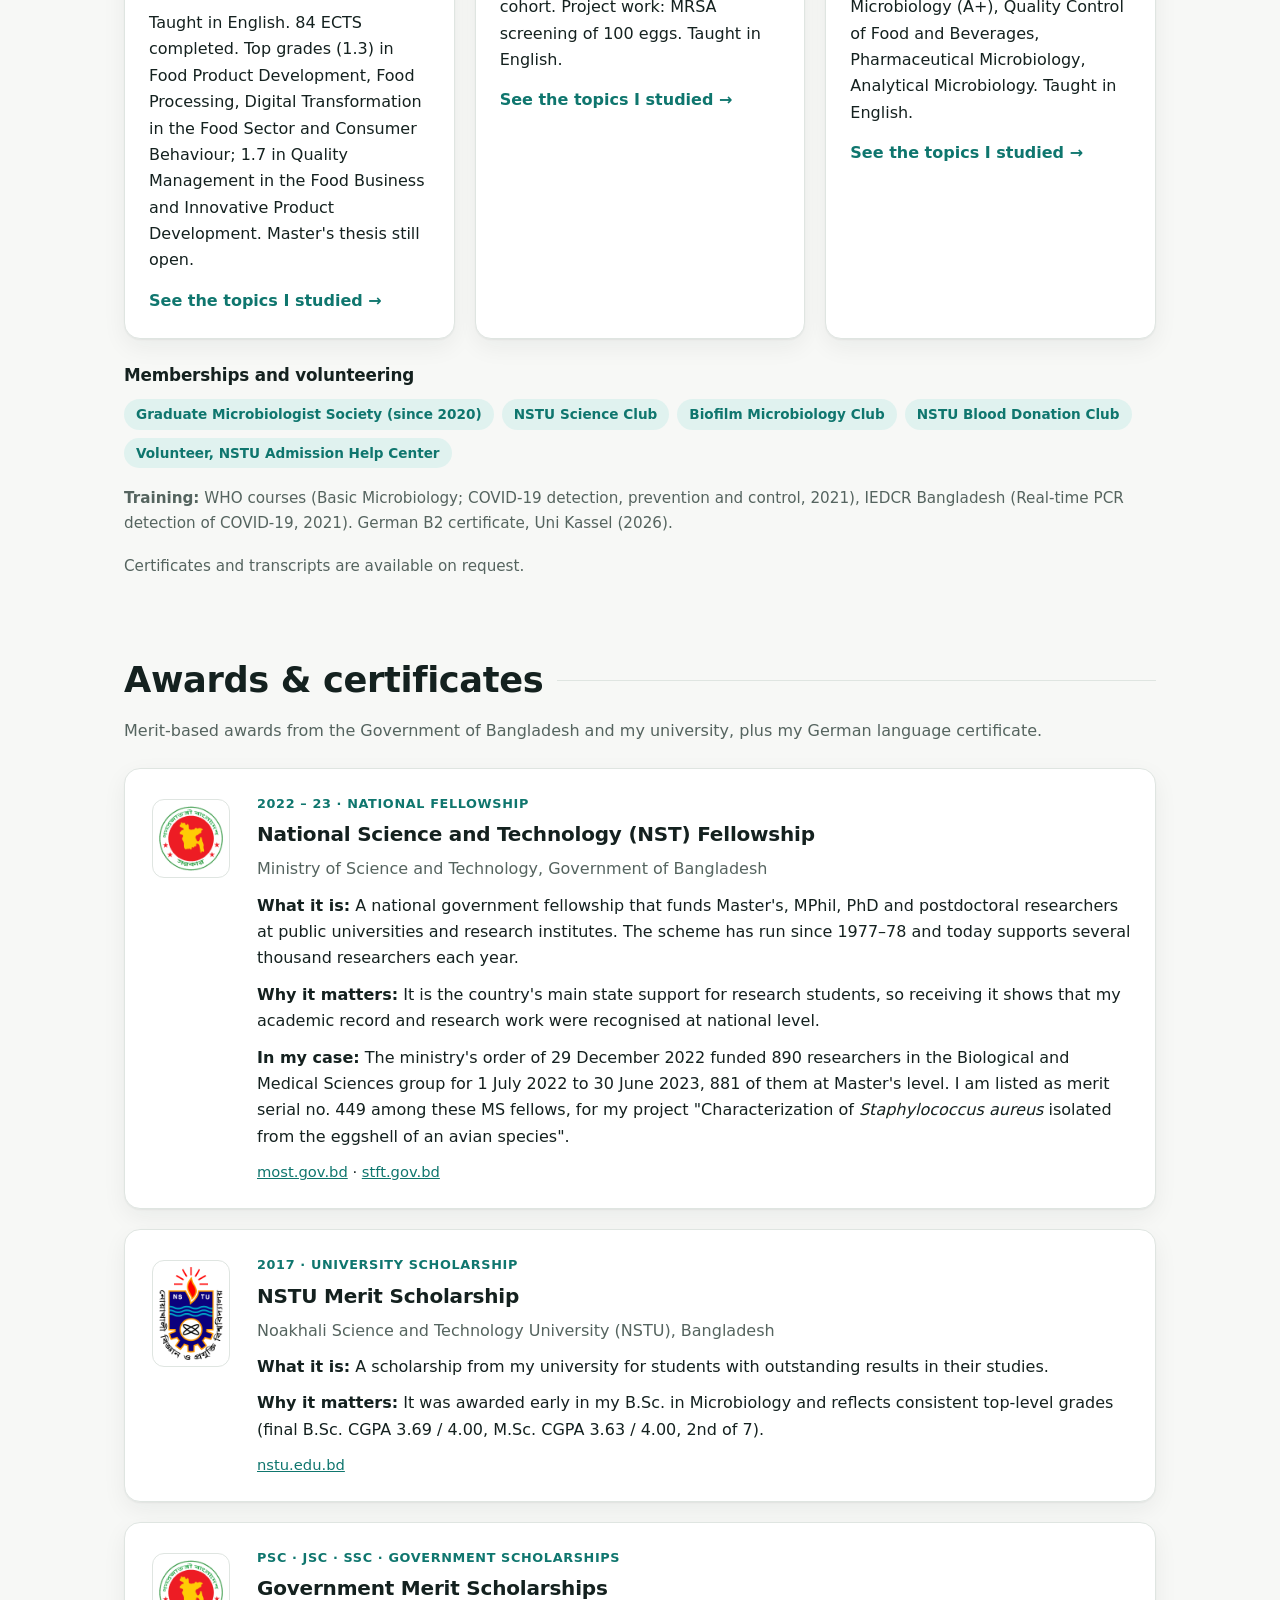
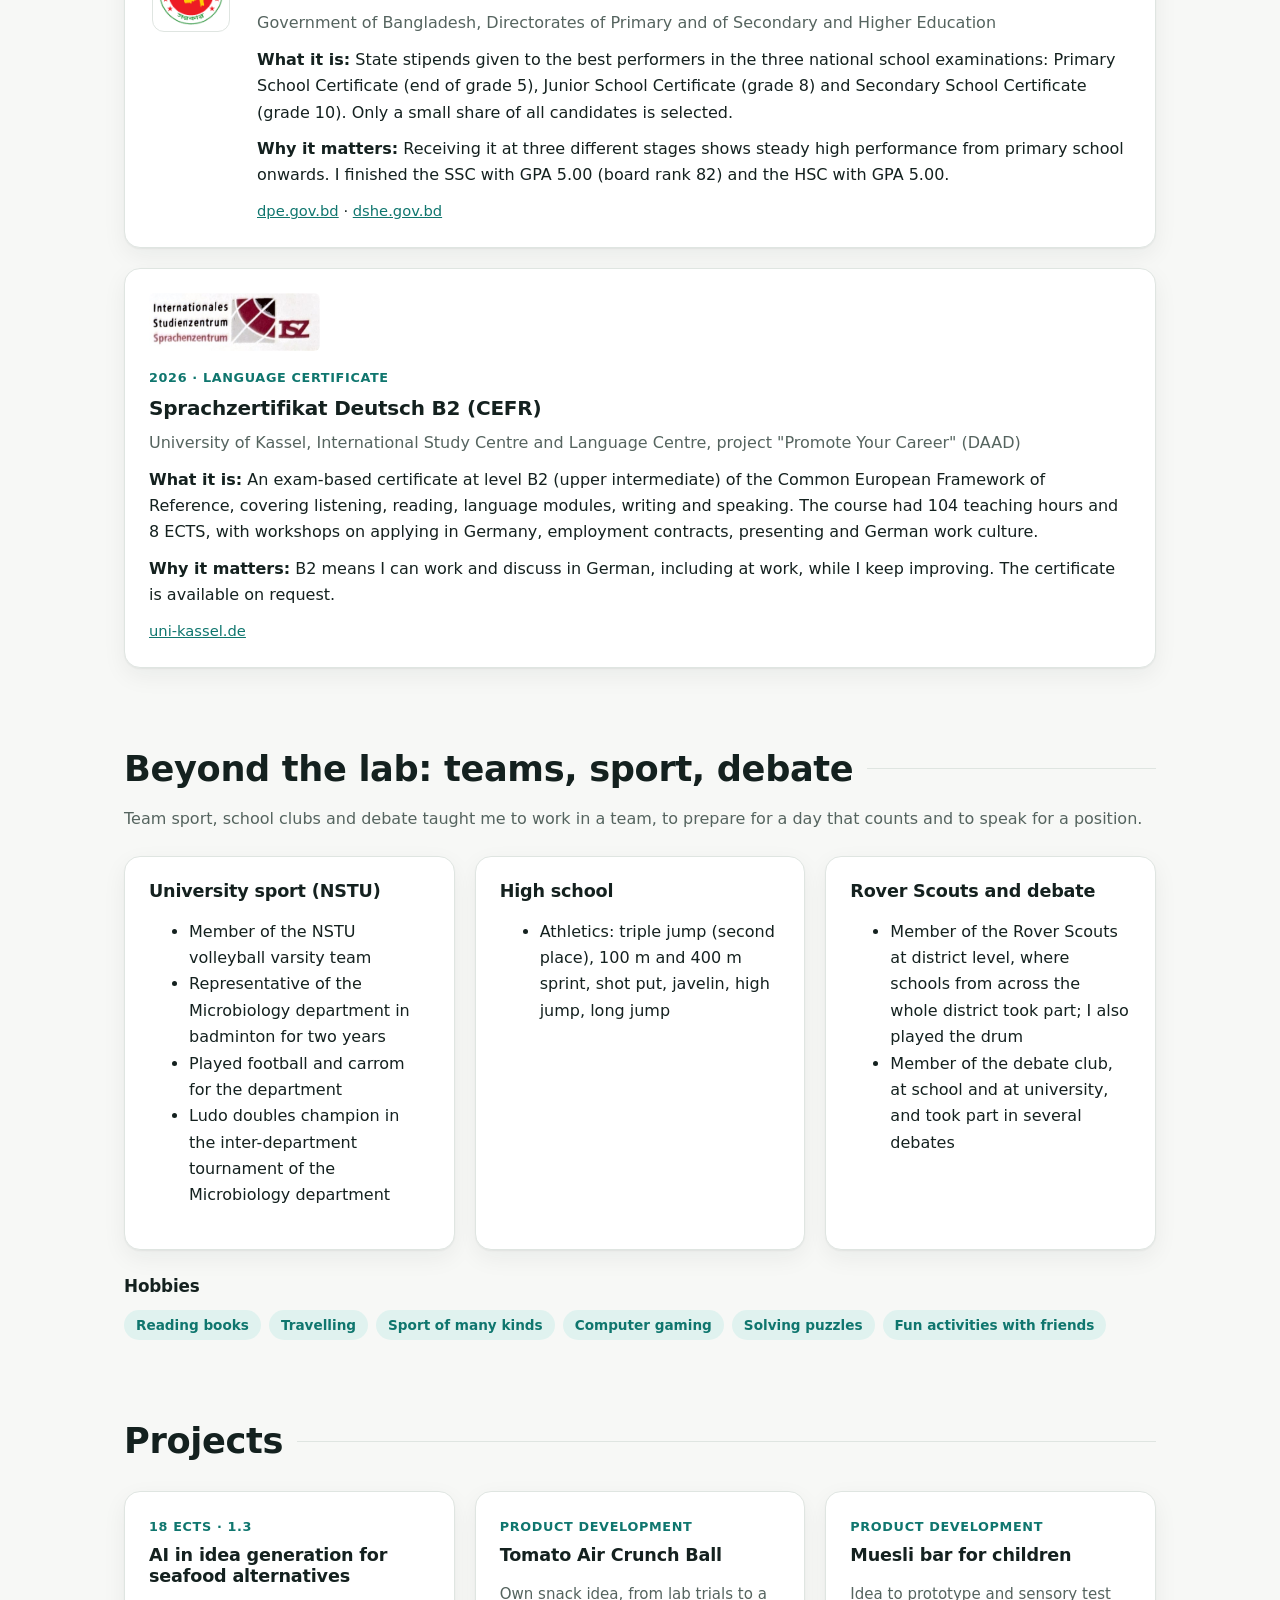
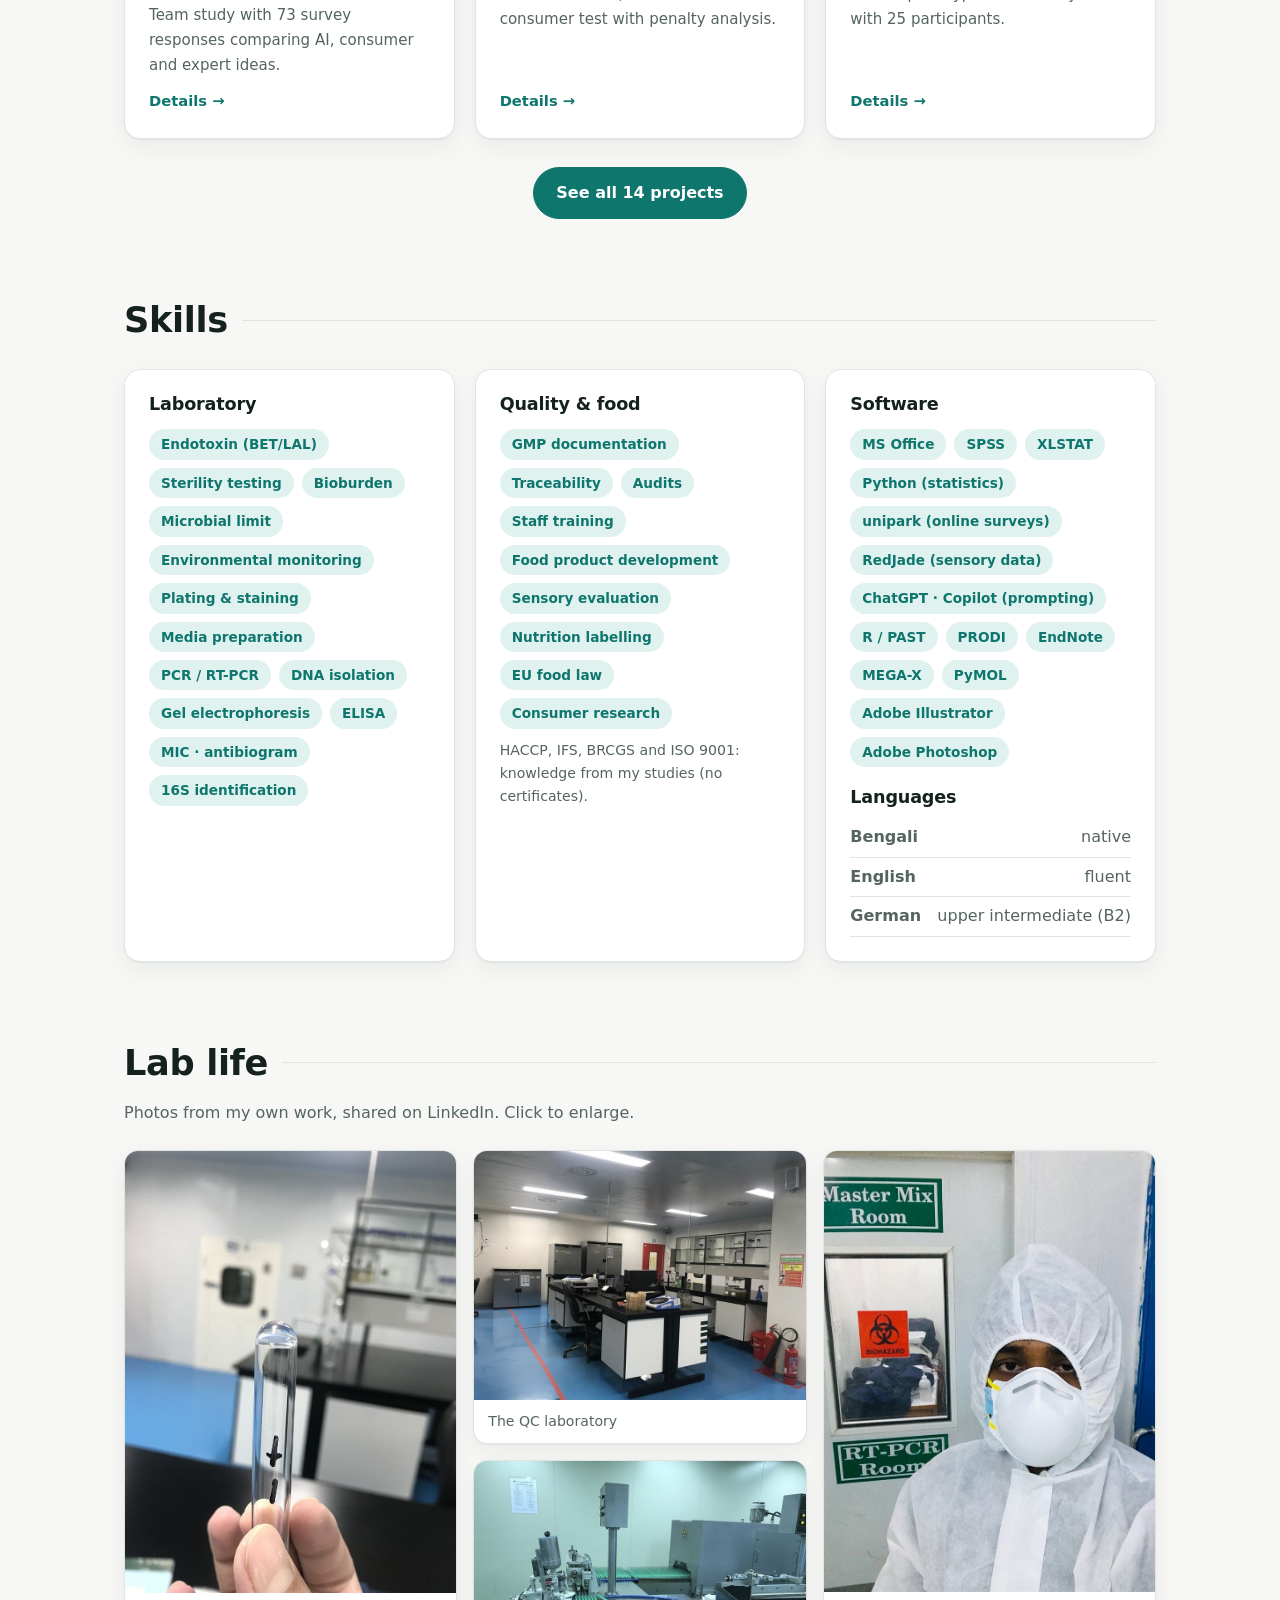
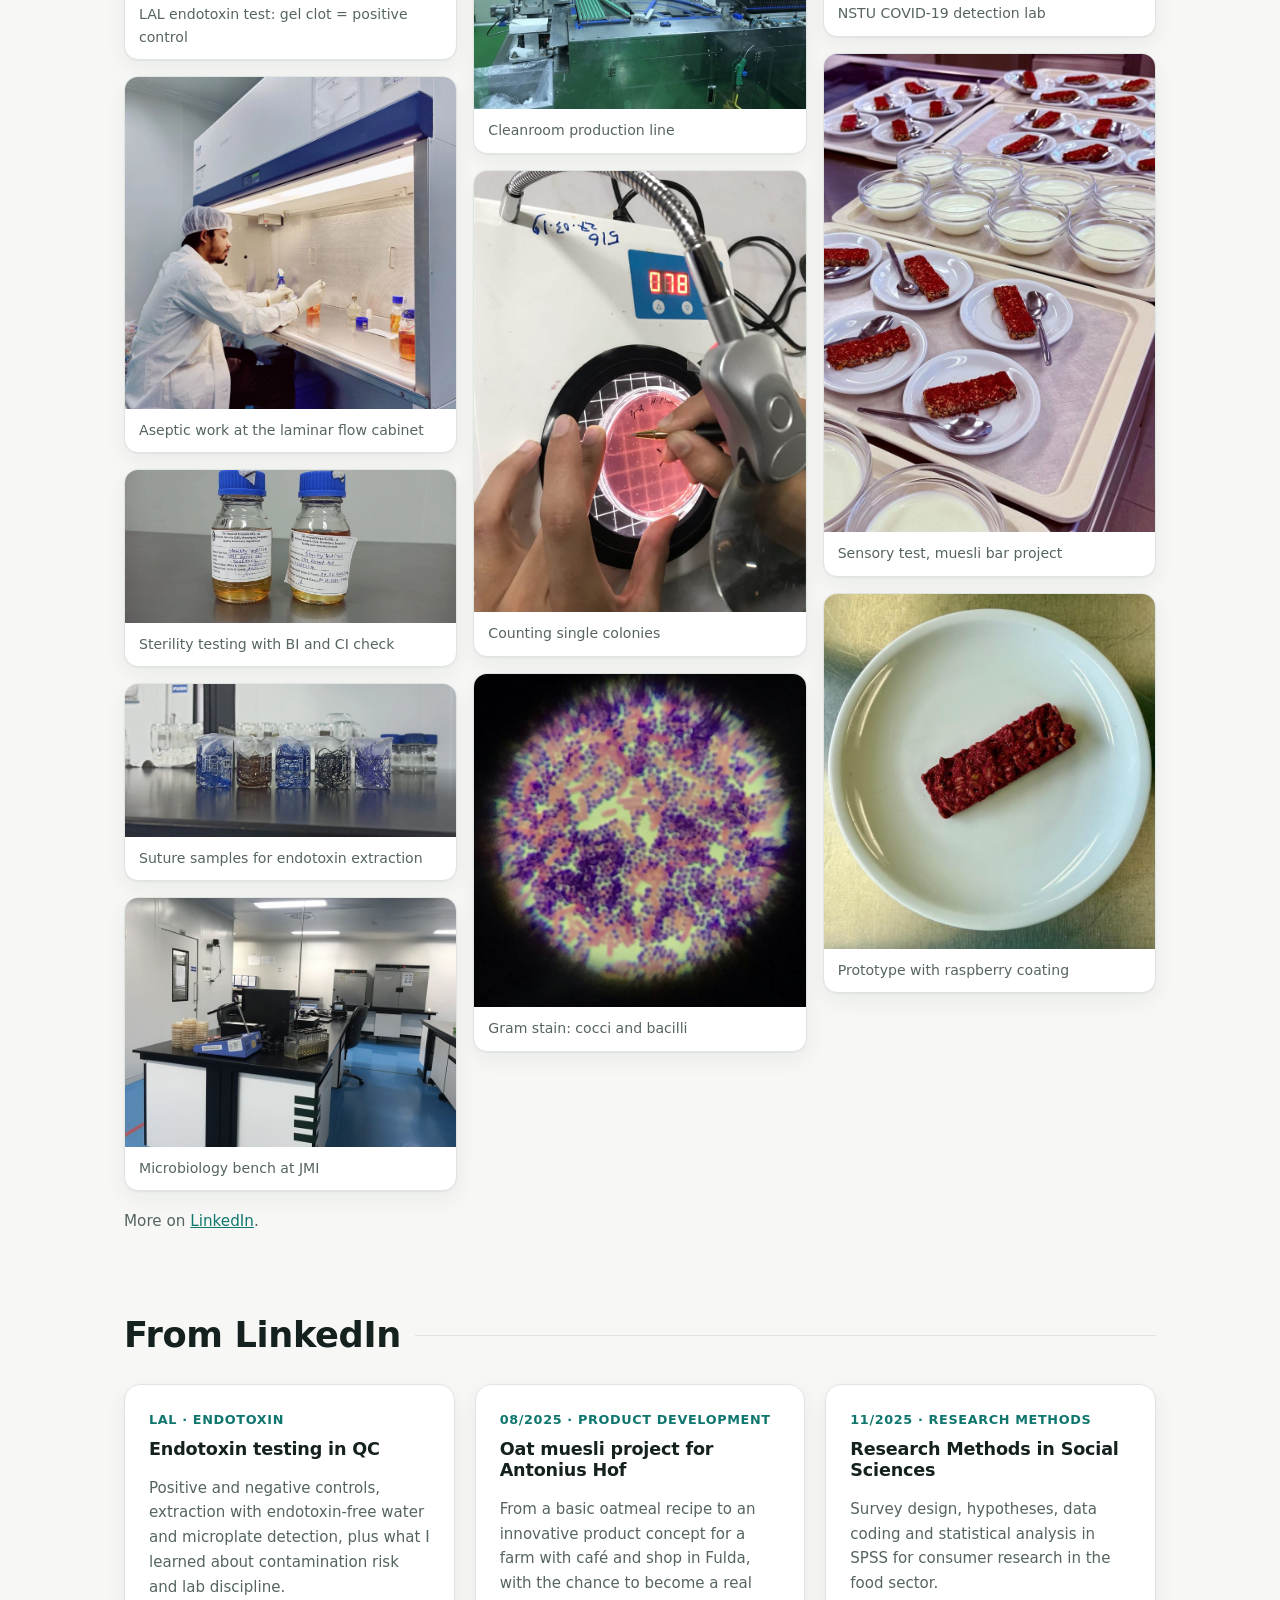
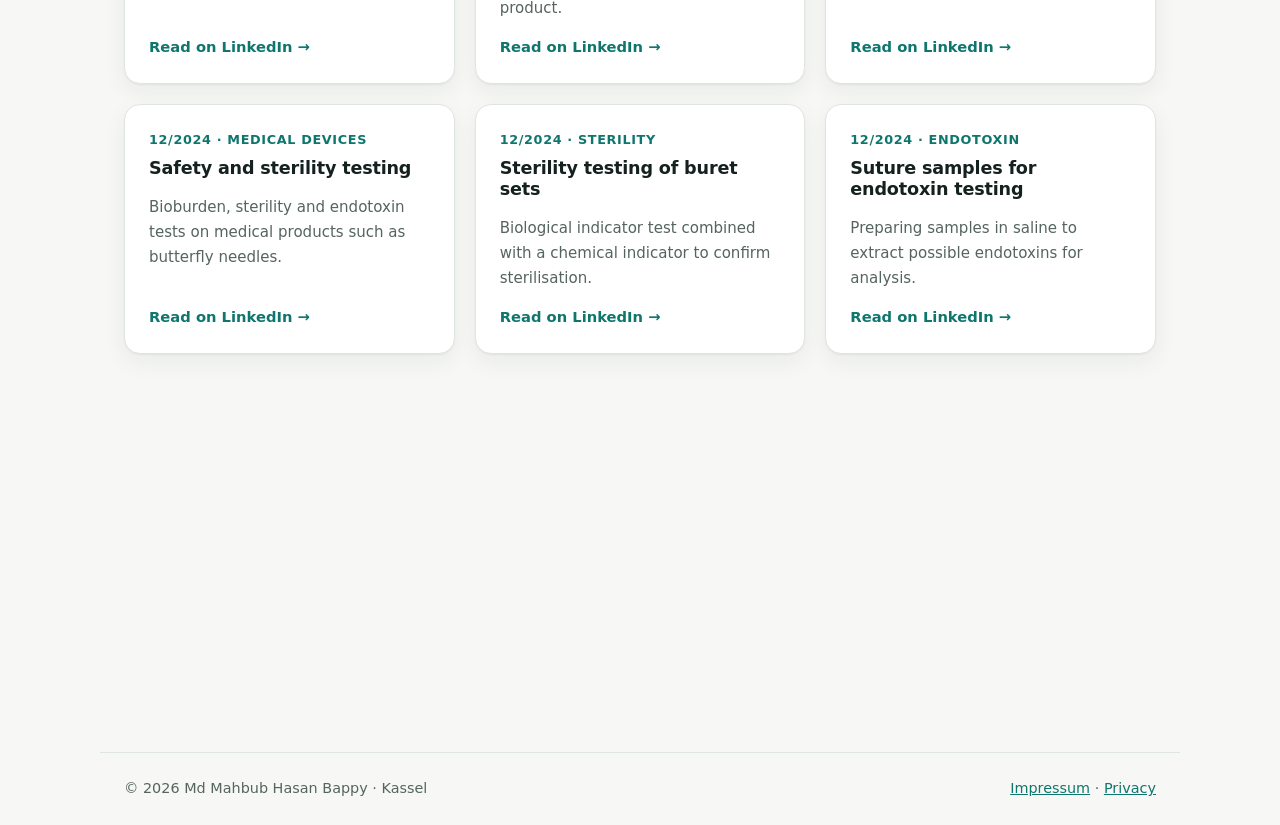
==== commit f371c833: "Add files via upload" ====
--- a/index.html
+++ b/index.html
@@ -64,8 +64,8 @@
       <span class="en">Microbiologist · Food quality &amp; product development</span>
       <span class="de">Mikrobiologe · Lebensmittelqualität &amp; Produktentwicklung</span>
     </p>
-    <p class="lead en">M.Sc. Microbiologist with one year of hands-on QA/QC in medical-device manufacturing, now completing a joint M.Sc. in International Food Business and Consumer Studies (Uni Kassel and Hochschule Fulda). I bring lab discipline to the food industry.</p>
-    <p class="lead de">M.Sc.-Mikrobiologe mit einem Jahr praktischer QA/QC-Erfahrung in der Medizinprodukte-Herstellung. Aktuell schließe ich den gemeinsamen M.Sc. International Food Business and Consumer Studies (Uni Kassel und Hochschule Fulda) ab. Ich bringe Laborpräzision in die Lebensmittelbranche.</p>
+    <p class="lead en">M.Sc. Microbiologist with almost two years of hands-on QA/QC in medical-device manufacturing plus earlier food-industry lab experience, now completing a joint M.Sc. in International Food Business and Consumer Studies (Uni Kassel and Hochschule Fulda). I bring lab discipline to the food industry.</p>
+    <p class="lead de">M.Sc.-Mikrobiologe mit fast zwei Jahren praktischer QA/QC-Erfahrung in der Medizinprodukte-Herstellung und früheren Laborerfahrungen in der Lebensmittelindustrie. Aktuell schließe ich den gemeinsamen M.Sc. International Food Business and Consumer Studies (Uni Kassel und Hochschule Fulda) ab. Ich bringe Laborpräzision in die Lebensmittelbranche.</p>
     <div class="cta">
       <a class="btn primary" href="#contact"><span class="en">Get in touch</span><span class="de">Kontakt aufnehmen</span></a>
       <a class="btn en" href="assets/CV_Md_Mahbub_Hasan.pdf" target="_blank" rel="noopener">Download CV (PDF)</a><a class="btn de" href="assets/Lebenslauf_Md_Mahbub_Hasan.pdf" target="_blank" rel="noopener">Lebenslauf (PDF)</a>
@@ -87,8 +87,8 @@
   <h2><span class="en">About me</span><span class="de">Über mich</span></h2>
   <div class="two">
     <div>
-      <p class="en">I am a microbiologist from Bangladesh, living in Kassel. My first job was in the QA/QC department of a medical-device manufacturer, where I ran endotoxin, sterility and bioburden tests every day and helped set up a new laboratory. That work taught me how much food and medical safety depends on careful routine, clean documentation and calm decisions.</p>
-      <p class="de">Ich bin Mikrobiologe aus Bangladesch und lebe in Kassel. Meine erste Stelle war in der QA/QC-Abteilung eines Medizinprodukte-Herstellers. Dort habe ich täglich Endotoxin-, Sterilitäts- und Bioburden-Tests durchgeführt und beim Aufbau eines neuen Labors mitgewirkt. Dabei habe ich gelernt, wie sehr Lebensmittel- und Medizinsicherheit von sorgfältiger Routine, sauberer Dokumentation und ruhigen Entscheidungen abhängt.</p>
+      <p class="en">I am a microbiologist from Bangladesh, living in Kassel. My most recent job was in the QA/QC department of a medical-device manufacturer, where I ran endotoxin, sterility and bioburden tests every day and helped set up a new laboratory. That work taught me how much food and medical safety depends on careful routine, clean documentation and calm decisions.</p>
+      <p class="de">Ich bin Mikrobiologe aus Bangladesch und lebe in Kassel. Meine letzte Stelle war in der QA/QC-Abteilung eines Medizinprodukte-Herstellers. Dort habe ich täglich Endotoxin-, Sterilitäts- und Bioburden-Tests durchgeführt und beim Aufbau eines neuen Labors mitgewirkt. Dabei habe ich gelernt, wie sehr Lebensmittel- und Medizinsicherheit von sorgfältiger Routine, sauberer Dokumentation und ruhigen Entscheidungen abhängt.</p>
       <p class="en">In my master's in Kassel and Fulda I added the business side: food quality management, product development, consumer research and food law. I am looking for a position, working-student role, internship or a company-based master's thesis in food QA/QC, microbiology or product development.</p>
       <p class="de">Im Master in Kassel und Fulda kamen die wirtschaftlichen Seiten dazu: Qualitätsmanagement, Produktentwicklung, Verbraucherforschung und Lebensmittelrecht. Ich suche eine Stelle, Werkstudententätigkeit, ein Praktikum oder eine Masterarbeit im Unternehmen in den Bereichen Lebensmittel-QA/QC, Mikrobiologie oder Produktentwicklung.</p>
     </div>
@@ -109,13 +109,13 @@
   <h2><span class="en">Experience</span><span class="de">Berufserfahrung</span></h2>
   <ol class="timeline">
     <li>
-      <div class="when">10/2022 – 10/2023</div>
+      <div class="when">10/2022 – 08/2024</div>
       <div class="what">
         <h3>Executive Officer (Microbiologist), QA/QC</h3>
         <p class="org">JMI Hospital Requisite Mfg. Ltd., Munshiganj, Bangladesh</p>
         <ul>
           <li><span class="en">Daily microbiological testing of medical devices (lancets, alcohol pads, butterfly needles and more): endotoxin (BET/LAL), sterility, biological and chemical indicators, bioburden, microbial limit, environmental monitoring, water tests.</span><span class="de">Tägliche mikrobiologische Prüfung von Medizinprodukten (Lanzetten, Alkoholtupfer, Butterfly-Kanülen u. a.): Endotoxin (BET/LAL), Sterilität, biologische und chemische Indikatoren, Bioburden, mikrobielle Grenzwerte, Umgebungsmonitoring, Wasseranalysen.</span></li>
-          <li><span class="en">Typically 2 to 3 batches per day (up to 5), about 4,000 units per batch.</span><span class="de">In der Regel 2 bis 3 Chargen pro Tag (bis zu 5), etwa 4.000 Einheiten je Charge.</span></li>
+          <li><span class="en">Typically 2 to 3 batches per day (up to 5), about 4,000 units per batch. Per batch I took about 100 samples, tested around 20 of them and kept the rest as retention samples.</span><span class="de">In der Regel 2 bis 3 Chargen pro Tag (bis zu 5), etwa 4.000 Einheiten je Charge. Pro Charge habe ich etwa 100 Proben genommen, rund 20 davon geprüft und die übrigen als Rückstellmuster aufbewahrt.</span></li>
           <li><span class="en">Autoclave sterilisation checks, calibration, media preparation and product sampling.</span><span class="de">Autoklav-Kontrollen, Kalibrierung, Medienherstellung und Probenahme.</span></li>
           <li><span class="en">Core team member in setting up a new laboratory, including calibration and machine checks. Introduced new test methods.</span><span class="de">Zentrale Rolle beim Aufbau eines neuen Labors, inklusive Kalibrierung und Geräteprüfung. Einführung neuer Prüfmethoden.</span></li>
           <li><span class="en">Took part in ISO, regulatory and internal audits (all passed). Test reports, logbooks and traceability according to GMP and ISO.</span><span class="de">Teilnahme an ISO-, behördlichen und internen Audits (alle bestanden). Prüfberichte, Laborbücher und Rückverfolgbarkeit nach GMP und ISO.</span></li>
@@ -124,7 +124,7 @@
         <p class="more-link"><a href="experience.html"><span class="en">See how each test is done, step by step →</span><span class="de">Jede Prüfung Schritt für Schritt ansehen →</span></a></p>
         <figure class="teamfig">
           <button type="button" data-full="assets/img/team-jmi.jpg"><img src="assets/img/team-jmi.jpg" alt="Part of the JMI laboratory and production team in cleanroom suits" loading="lazy"></button>
-          <figcaption><span class="en">Part of my team at JMI on my last day, October 2023</span><span class="de">Ein Teil meines Teams bei JMI am letzten Tag, Oktober 2023</span></figcaption>
+          <figcaption><span class="en">Part of my team at JMI on my last day, August 2024</span><span class="de">Ein Teil meines Teams bei JMI am letzten Tag, August 2024</span></figcaption>
         </figure>
       </div>
     </li>
@@ -140,12 +140,24 @@
       </div>
     </li>
     <li>
-      <div class="when">02/2020 – 02/2021</div>
+      <div class="when">07/2020 – 03/2021</div>
       <div class="what">
-        <h3>Research volunteer</h3>
-        <p class="org">NSTU Research Cell, Bangladesh</p>
+        <h3>Management Trainee Officer, Microbiology</h3>
+        <p class="org">PRAN-RFL Group, Narshingdi, Bangladesh</p>
         <ul>
-          <li><span class="en">Data and sample collection, surveys, analysis and event management.</span><span class="de">Daten- und Probenerhebung, Umfragen, Auswertung und Veranstaltungsorganisation.</span></li>
+          <li><span class="en">Microbiology work in the quality control laboratory of a food manufacturer. Per batch of 6,000 to 7,000 packs I tested 25 samples and kept about 100 as retention samples.</span><span class="de">Mikrobiologie im Qualitätskontroll-Labor eines Lebensmittelherstellers. Pro Charge mit 6.000 bis 7.000 Packungen habe ich 25 Proben geprüft und etwa 100 als Rückstellmuster aufbewahrt.</span></li>
+          <li><span class="en">Reported the results to the QC Manager, who made the release decision. 3 to 5 batches were stopped.</span><span class="de">Ergebnisse an den QC-Manager berichtet, der über die Freigabe entschied. 3 bis 5 Chargen wurden angehalten.</span></li>
+        </ul>
+      </div>
+    </li>
+    <li>
+      <div class="when">12/2019 – 05/2020</div>
+      <div class="what">
+        <h3>Quality Intern</h3>
+        <p class="org">Akij Food &amp; Beverage Ltd., Bangladesh</p>
+        <ul>
+          <li><span class="en">Internship in food quality assurance with a rotation through the quality departments. Performed plate count, coliform, pH, moisture and acidity tests.</span><span class="de">Praktikum in der Lebensmittel-Qualitätssicherung mit Rotation durch die Qualitätsabteilungen. Durchgeführt: Keimzahl, Coliforme, pH, Feuchtigkeit und Säuregrad.</span></li>
+          <li><span class="en">Learned the check intervals on the production line, reviewed and completed HACCP records. Praised by the manager for my work.</span><span class="de">Kontrollintervalle an der Produktionslinie kennengelernt, HACCP-Aufzeichnungen geprüft und ausgefüllt. Vom Manager für meine Arbeit gelobt.</span></li>
         </ul>
       </div>
     </li>
@@ -159,7 +171,7 @@
     <article class="card clickable">
       <p class="when">10/2024 – <span class="en">present</span><span class="de">heute</span></p>
       <h3>M.Sc. International Food Business and Consumer Studies</h3>
-      <p class="org">University of Kassel &amp; Hochschule Fulda (joint degree, 120 ECTS)</p>
+      <p class="org"><a href="institutions.html#kassel">University of Kassel</a> &amp; <a href="institutions.html#fulda">Hochschule Fulda</a> (joint degree, 120 ECTS)</p>
       <p class="en">Taught in English. 84 ECTS completed. Top grades (1.3) in Food Product Development, Food Processing, Digital Transformation in the Food Sector and Consumer Behaviour; 1.7 in Quality Management in the Food Business and Innovative Product Development. Master's thesis still open.</p>
       <p class="de">Unterrichtssprache Englisch. 84 ECTS abgeschlossen. Note 1,3 in Food Product Development, Food Processing, Digital Transformation in the Food Sector und Consumer Behaviour; 1,7 in Quality Management in the Food Business und Innovative Product Development. Masterarbeit steht noch aus.</p>
     
@@ -168,7 +180,7 @@
     <article class="card clickable">
       <p class="when">2022 – 2023</p>
       <h3>M.Sc. Microbiology</h3>
-      <p class="org">Noakhali Science and Technology University, Bangladesh</p>
+      <p class="org"><a href="institutions.html#nstu">Noakhali Science and Technology University</a>, Bangladesh</p>
       <p class="en">CGPA 3.63 / 4.00, 2nd of 7 in the cohort. Project work: MRSA screening of 100 eggs. Taught in English.</p>
       <p class="de">CGPA 3,63 / 4,00, Platz 2 von 7 im Jahrgang. Projektarbeit: MRSA-Screening an 100 Eiern. Unterrichtssprache Englisch.</p>
     
@@ -177,7 +189,7 @@
     <article class="card clickable">
       <p class="when">2016 – 2021</p>
       <h3>B.Sc. (Hons) Microbiology</h3>
-      <p class="org">Noakhali Science and Technology University, Bangladesh</p>
+      <p class="org"><a href="institutions.html#nstu">Noakhali Science and Technology University</a>, Bangladesh</p>
       <p class="en">CGPA 3.69 / 4.00. Food Microbiology (A+), Quality Control of Food and Beverages, Pharmaceutical Microbiology, Analytical Microbiology. Taught in English.</p>
       <p class="de">CGPA 3,69 / 4,00. Food Microbiology (A+), Quality Control of Food and Beverages, Pharmaceutical Microbiology, Analytical Microbiology. Unterrichtssprache Englisch.</p>
     
@@ -287,7 +299,15 @@
       <ul class="de"><li>Mitglied der Rover Scouts auf Bezirksebene, an der Schulen aus dem ganzen Bezirk teilnahmen; dort habe ich auch getrommelt</li><li>Mitglied des Debattierclubs, in der Schule und an der Universität, und Teilnahme an mehreren Debatten</li></ul>
     </article>
   </div>
-</section>
+  <h3 class="subhead"><span class="en">Hobbies</span><span class="de">Hobbys</span></h3>
+  <ul class="chips">
+    <li><span class="en">Reading books</span><span class="de">Bücher lesen</span></li>
+    <li><span class="en">Travelling</span><span class="de">Reisen</span></li>
+    <li><span class="en">Sport of many kinds</span><span class="de">Sport in vielen Formen</span></li>
+    <li><span class="en">Computer gaming</span><span class="de">Computerspiele</span></li>
+    <li><span class="en">Solving puzzles</span><span class="de">Rätsel lösen</span></li>
+    <li><span class="en">Fun activities with friends</span><span class="de">Spaßaktivitäten mit Freunden</span></li>
+  </ul></section>
 <!-- PROJECTS -->
 <section id="projects" class="sec reveal">
   <h2><span class="en">Projects</span><span class="de">Projekte</span></h2>
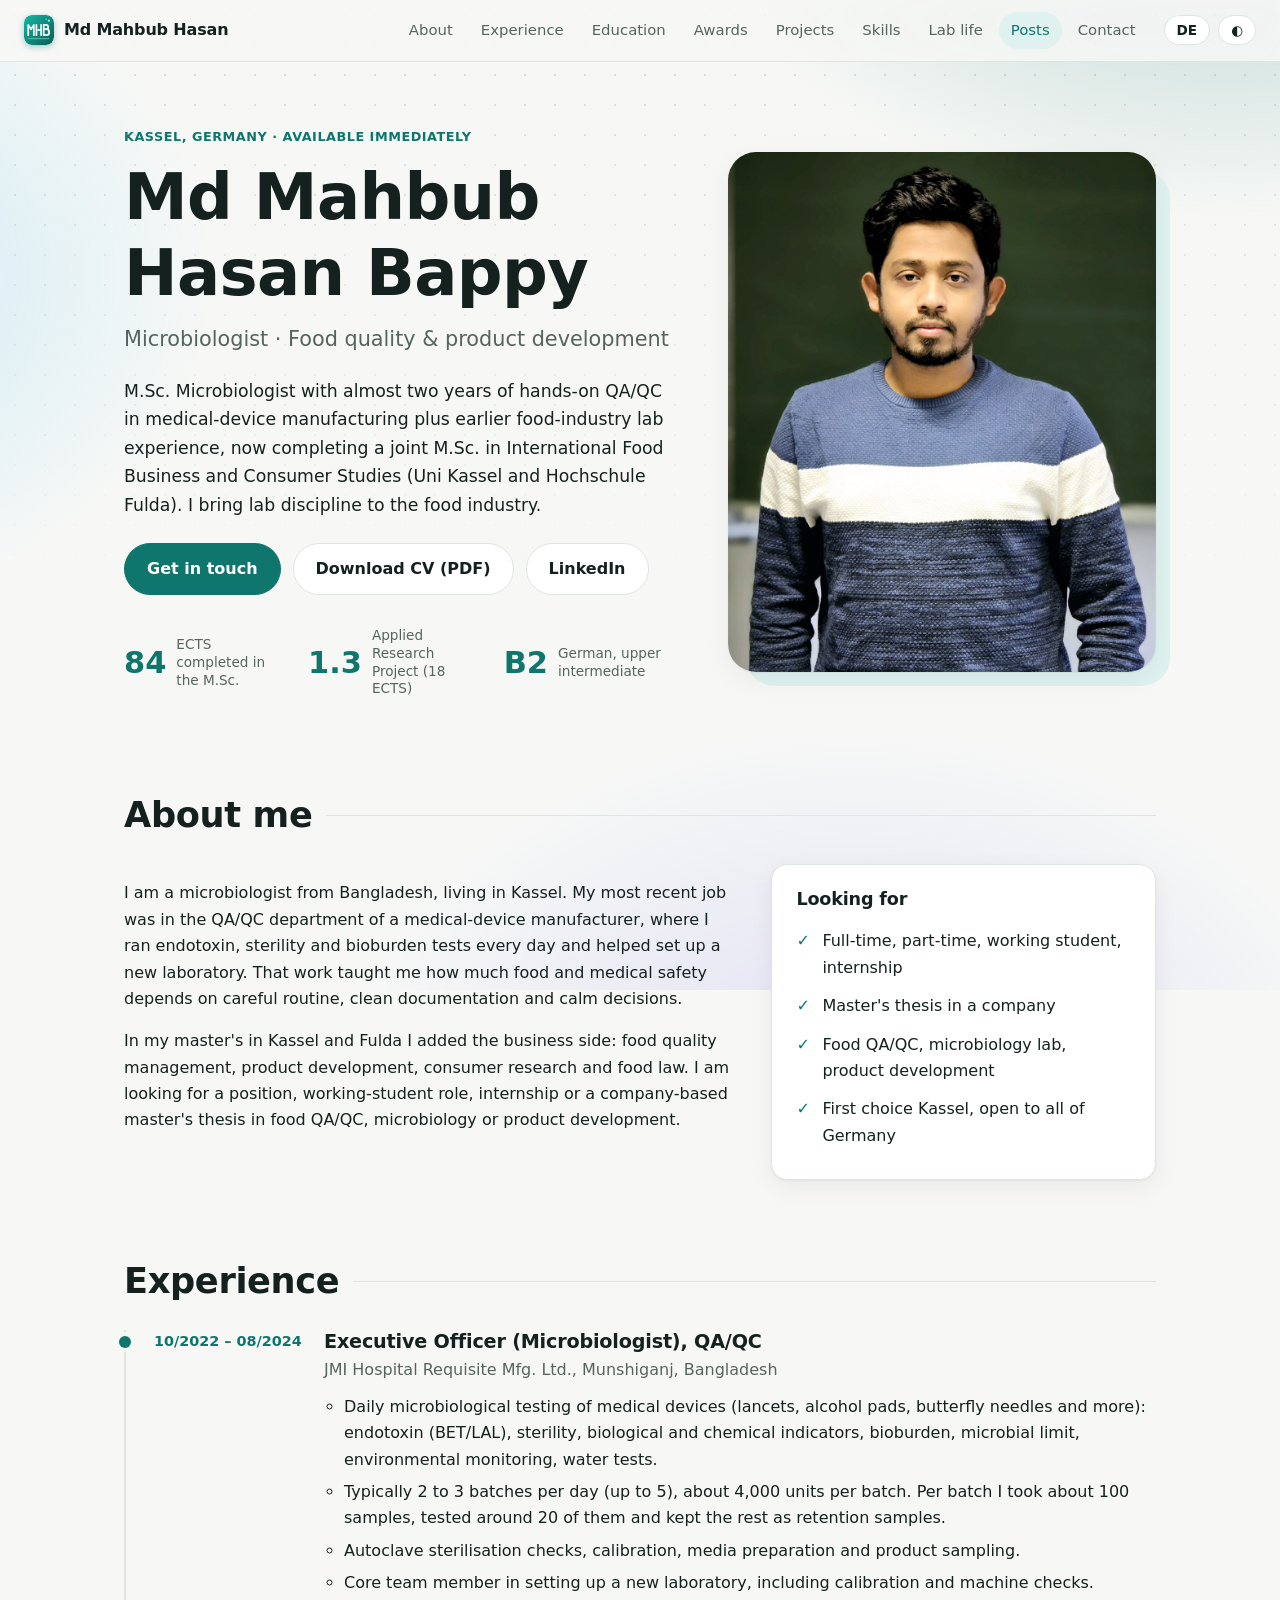
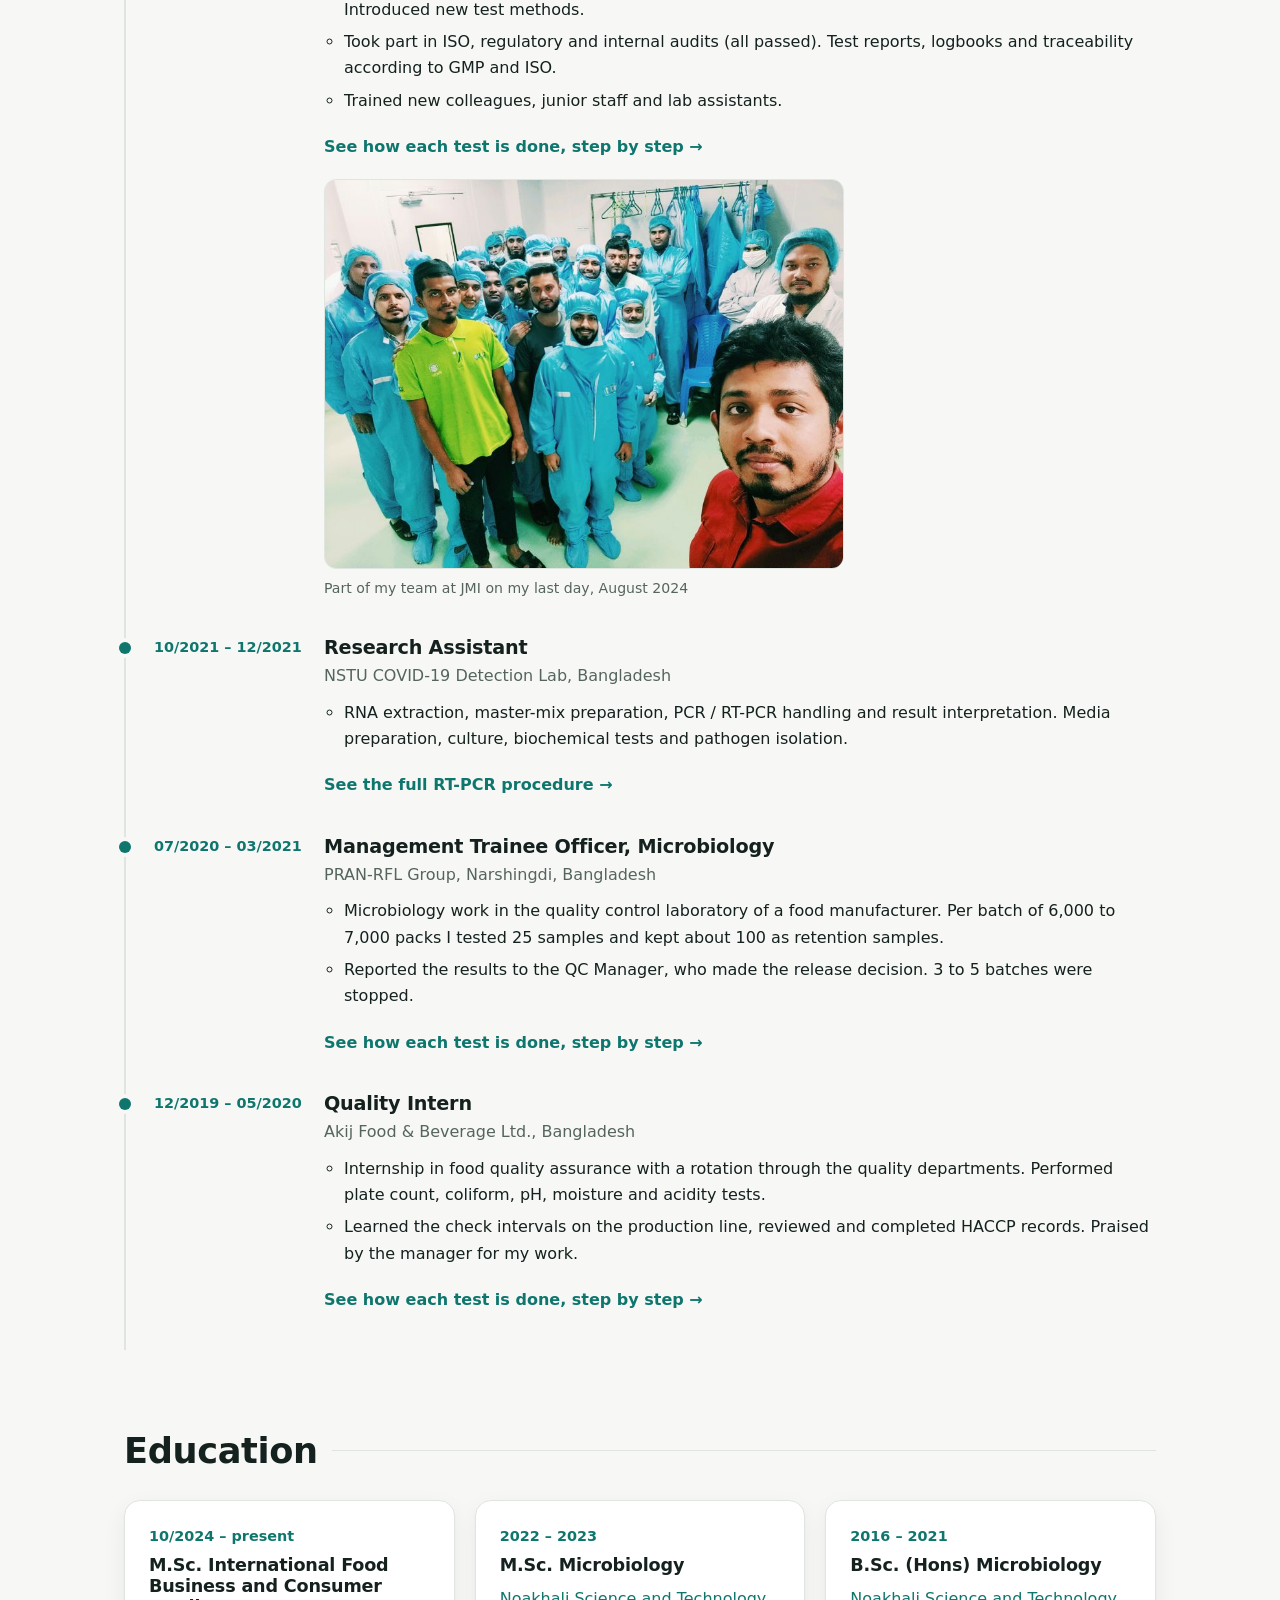
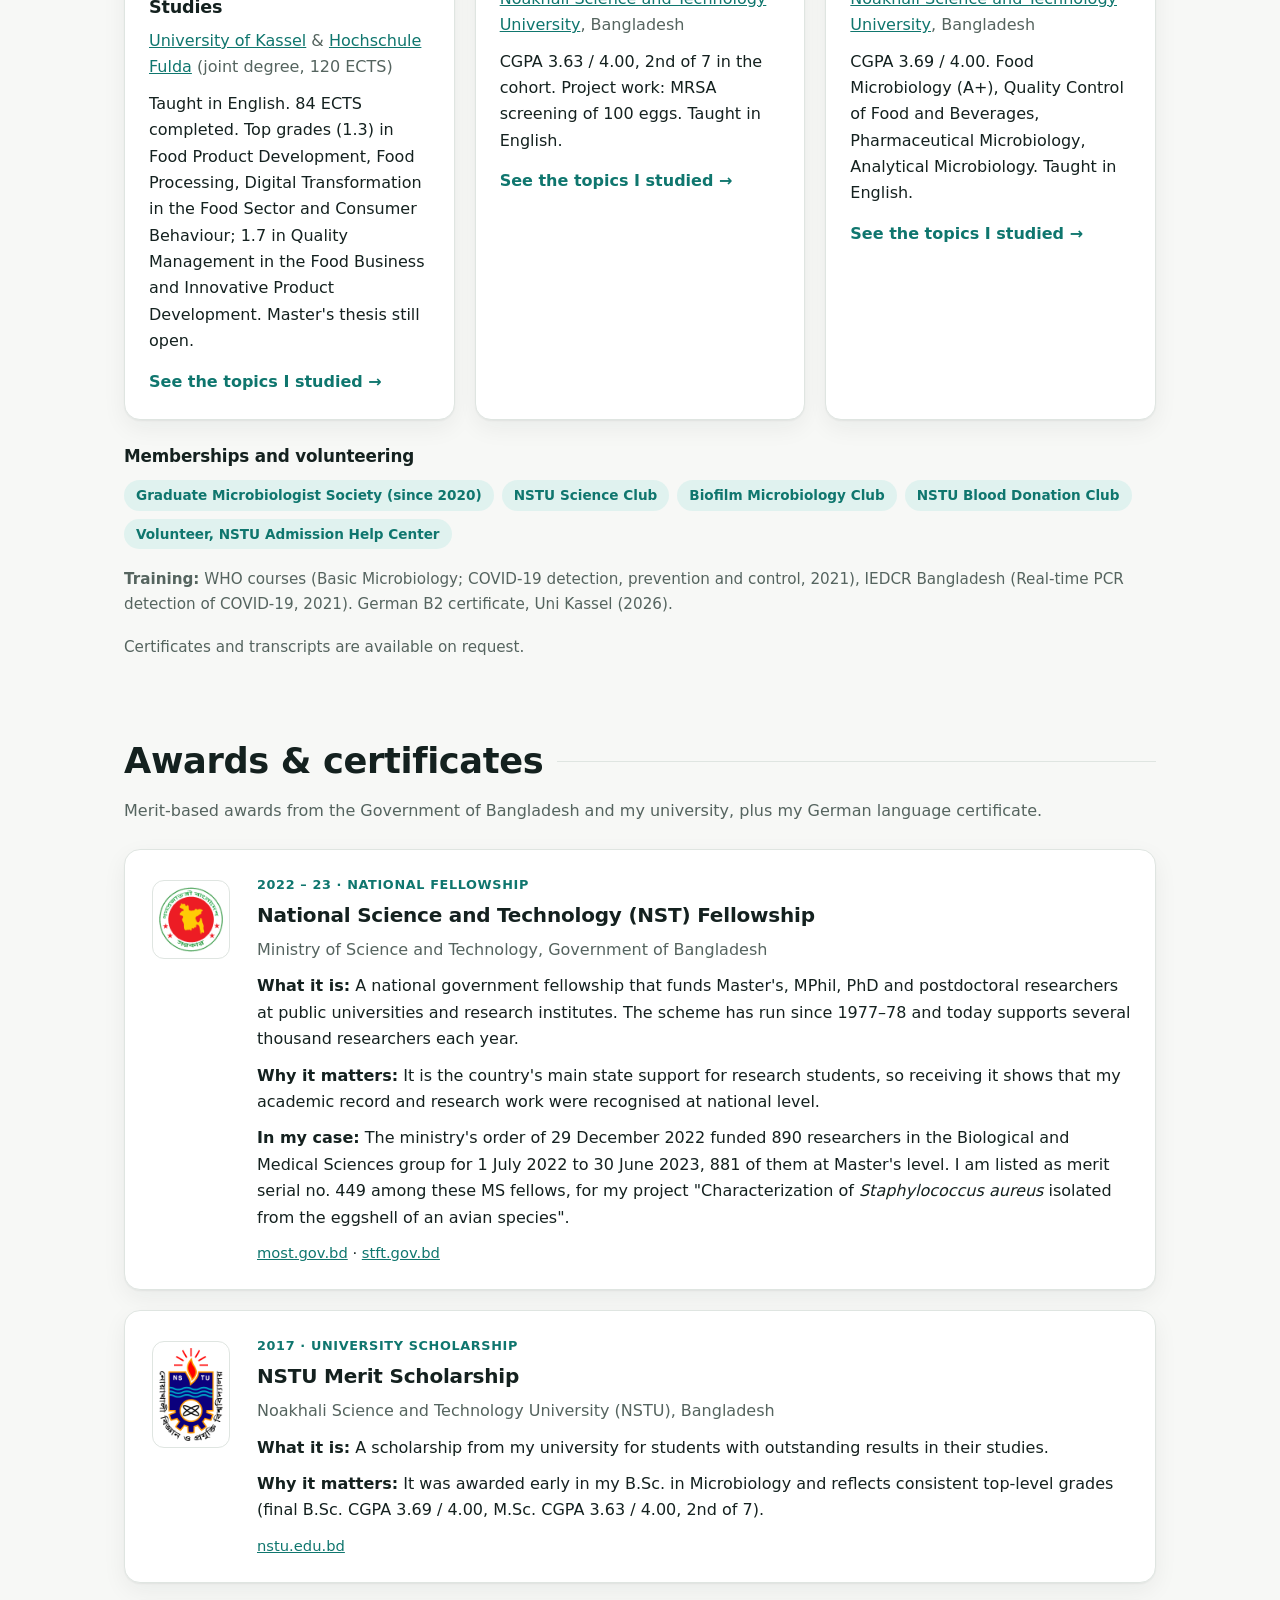
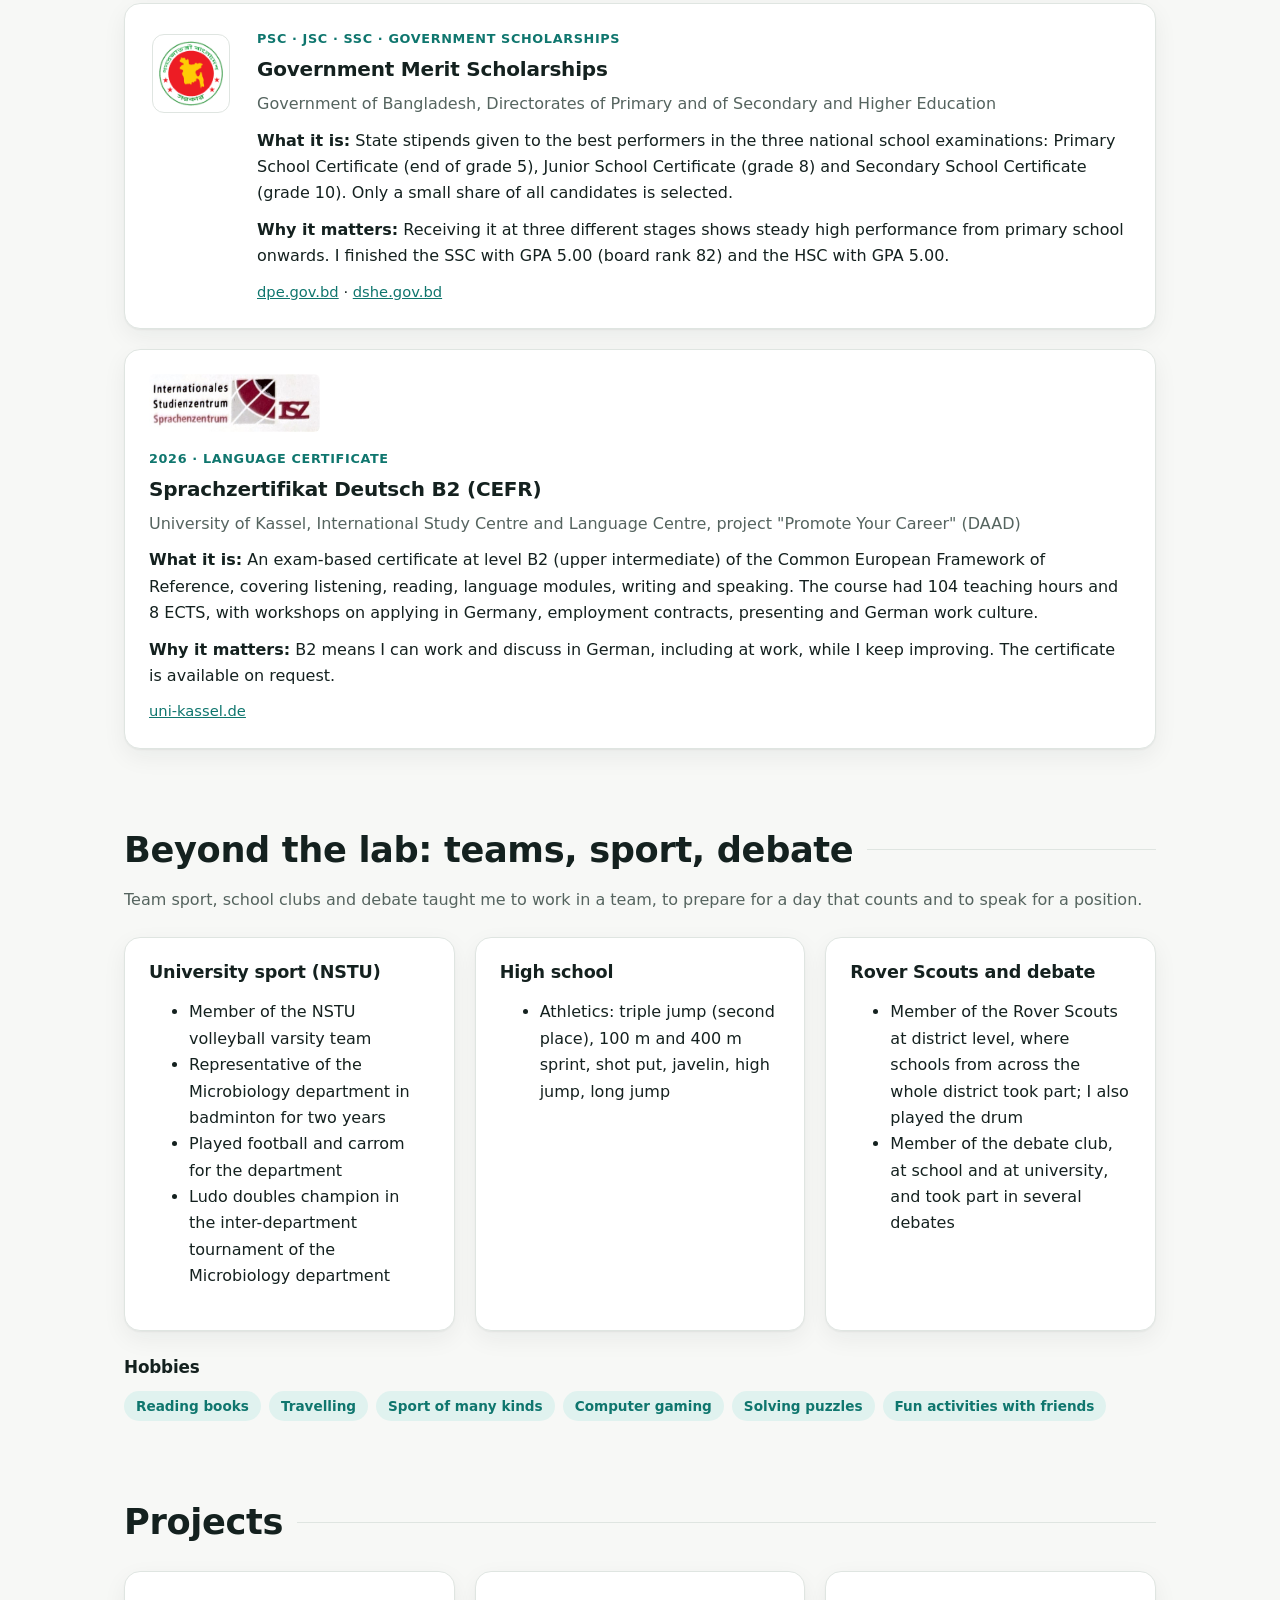
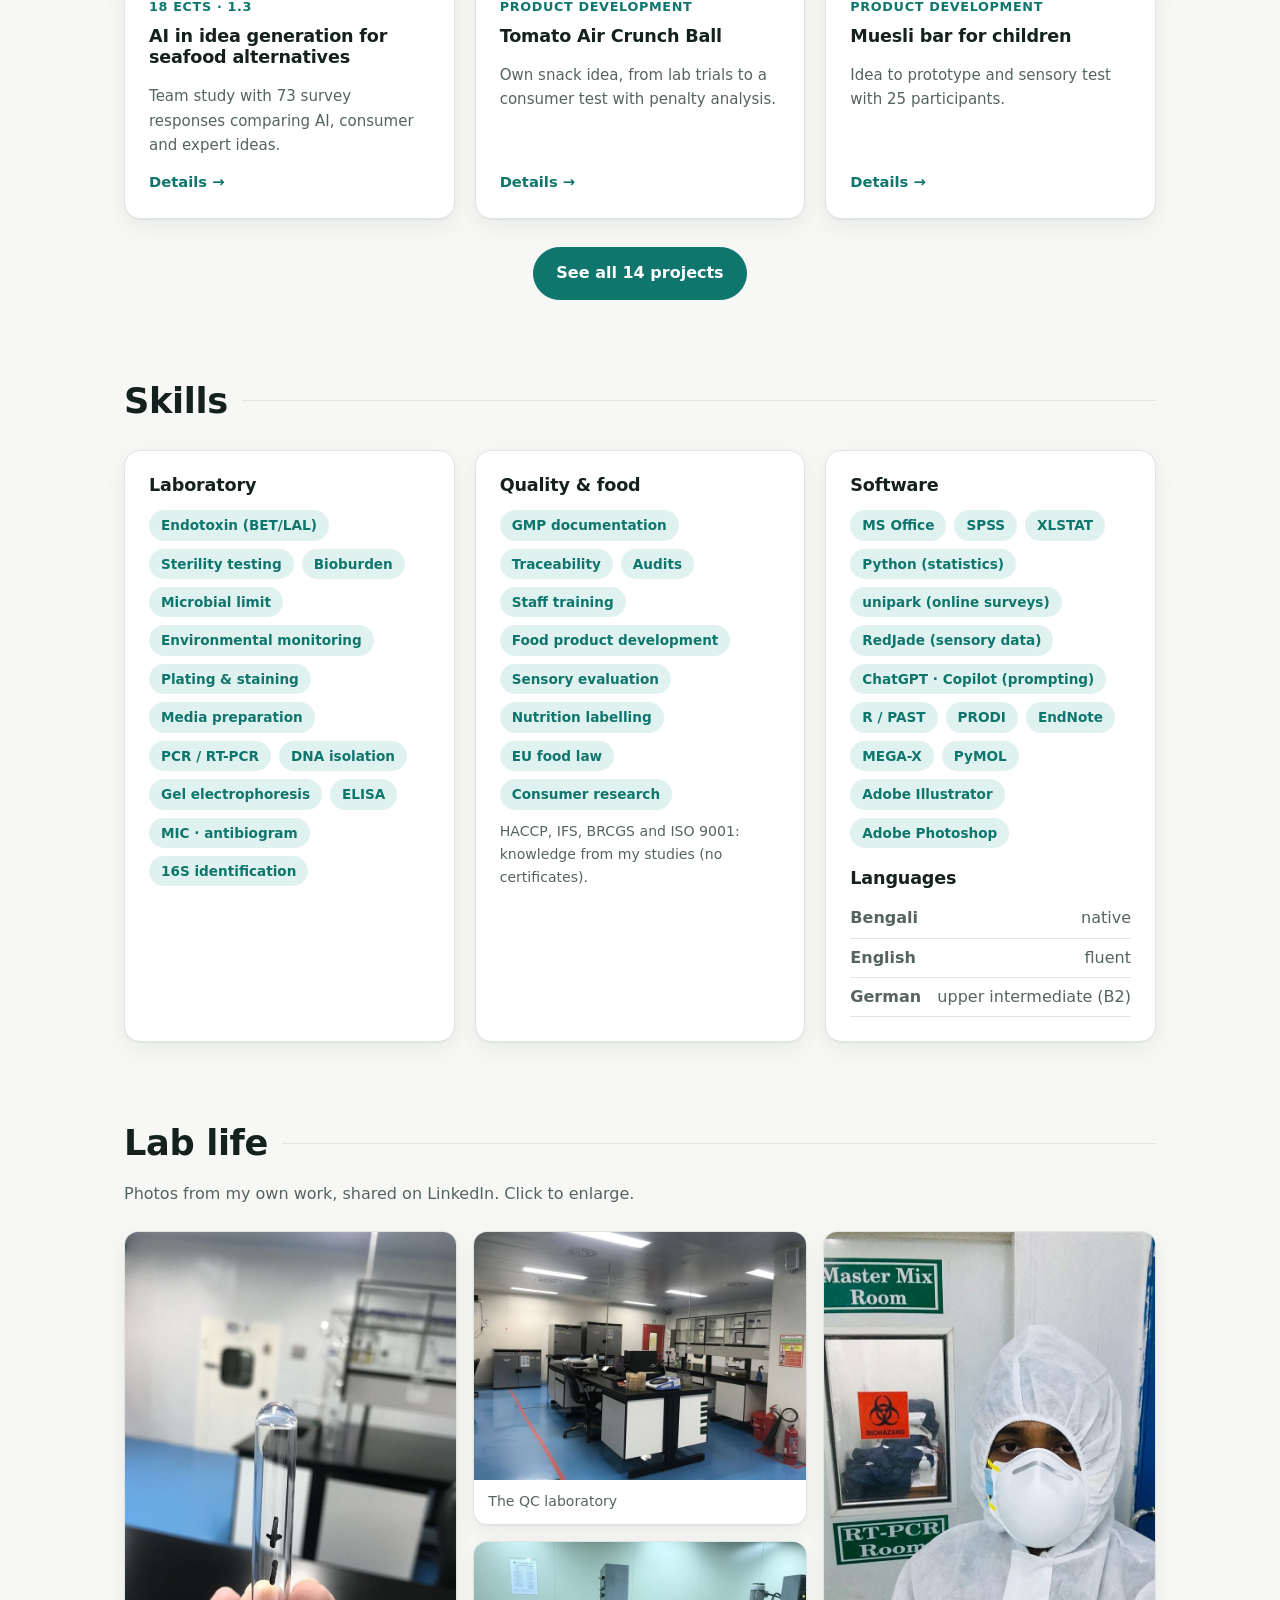
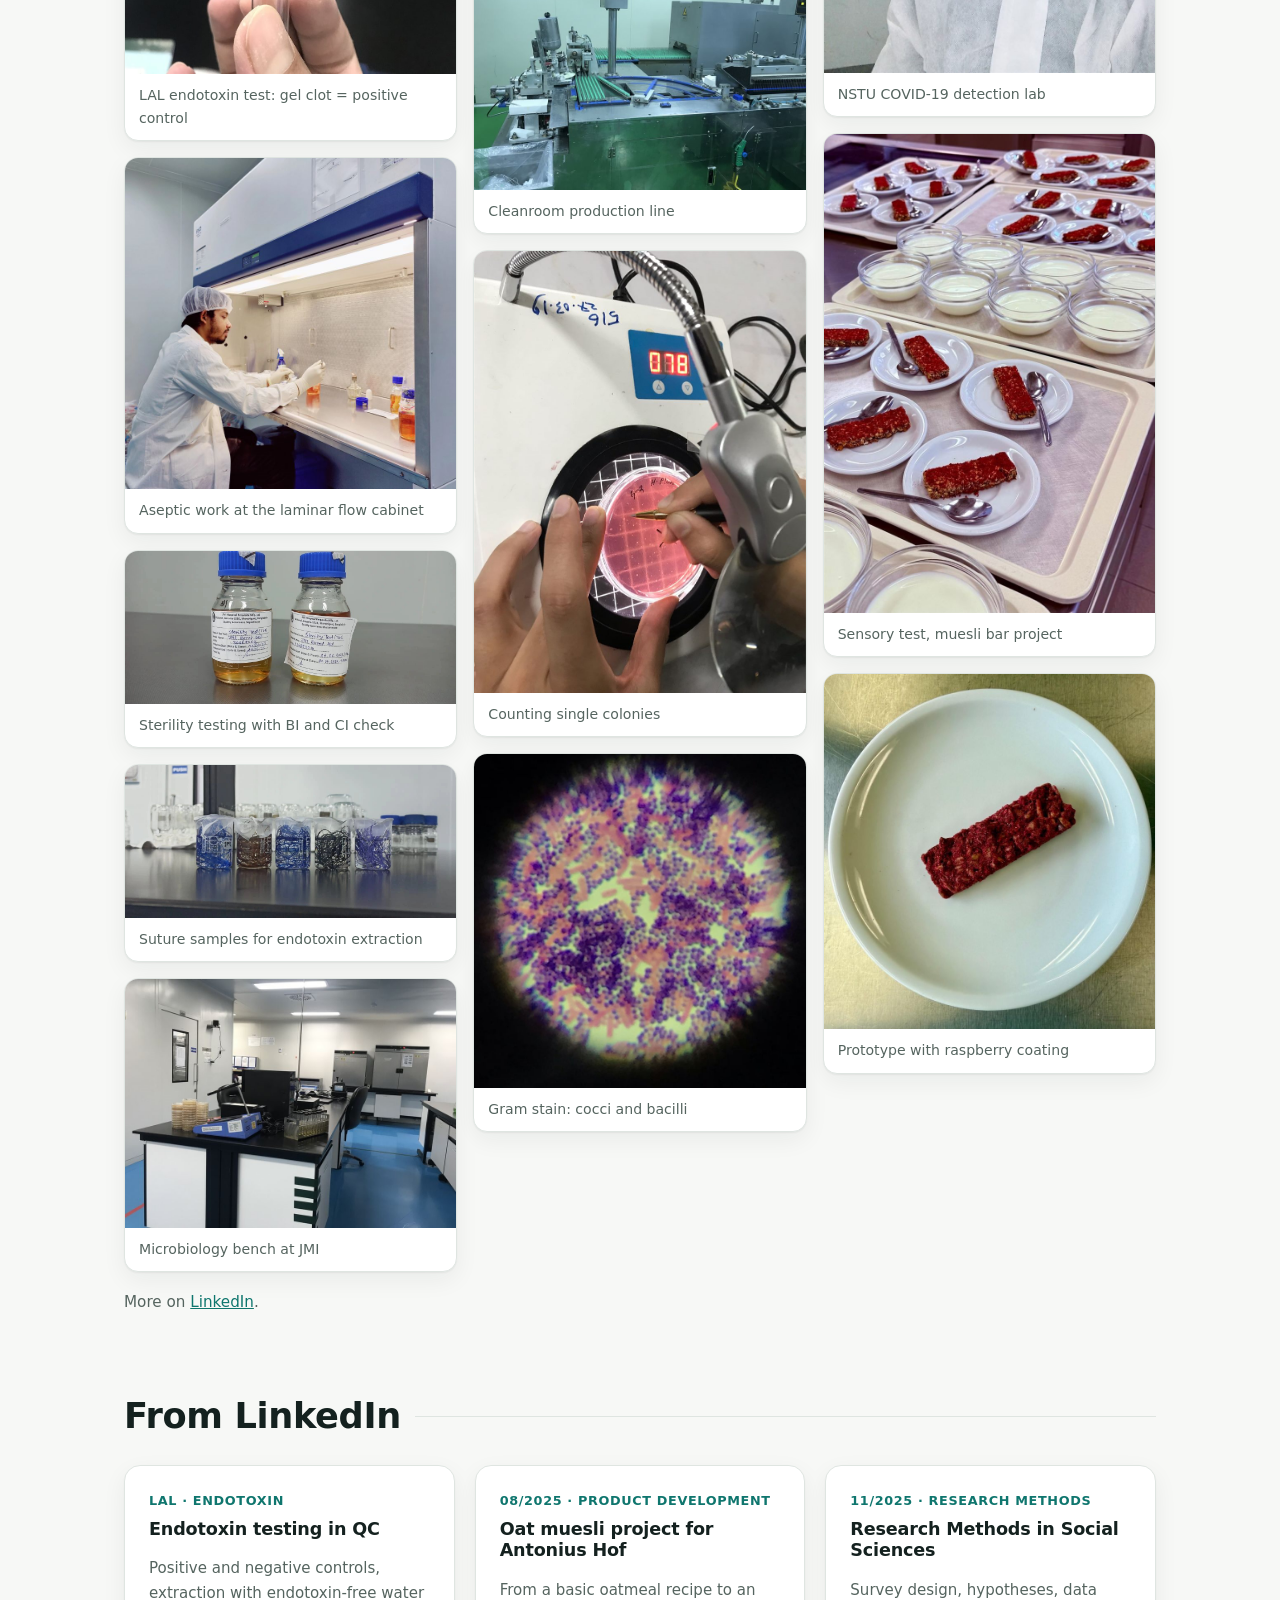
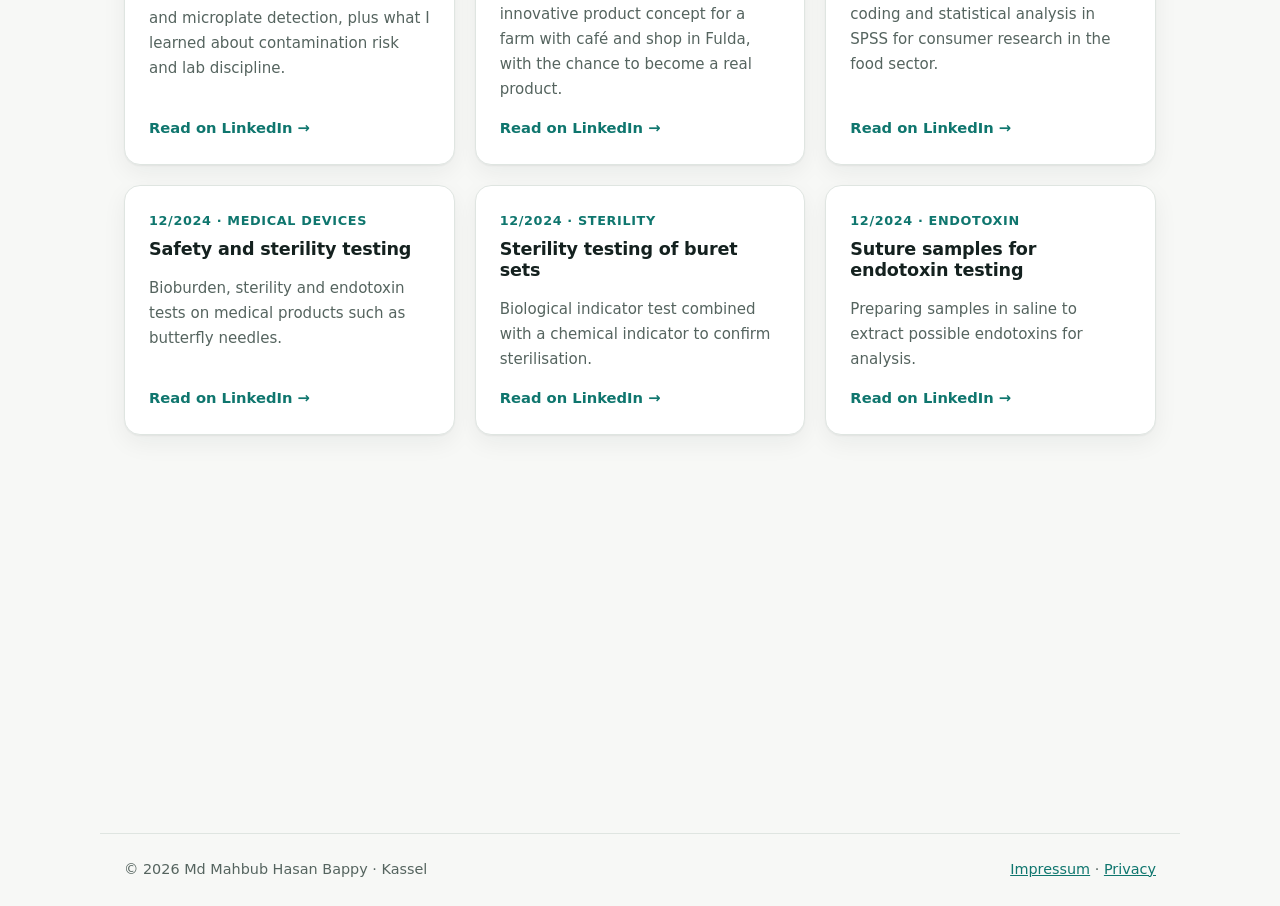
==== commit 7dbbdfe9: "Add files via upload" ====
--- a/index.html
+++ b/index.html
@@ -148,6 +148,7 @@
           <li><span class="en">Microbiology work in the quality control laboratory of a food manufacturer. Per batch of 6,000 to 7,000 packs I tested 25 samples and kept about 100 as retention samples.</span><span class="de">Mikrobiologie im Qualitätskontroll-Labor eines Lebensmittelherstellers. Pro Charge mit 6.000 bis 7.000 Packungen habe ich 25 Proben geprüft und etwa 100 als Rückstellmuster aufbewahrt.</span></li>
           <li><span class="en">Reported the results to the QC Manager, who made the release decision. 3 to 5 batches were stopped.</span><span class="de">Ergebnisse an den QC-Manager berichtet, der über die Freigabe entschied. 3 bis 5 Chargen wurden angehalten.</span></li>
         </ul>
+        <p class="more-link"><a href="experience.html#pran-overview"><span class="en">See how each test is done, step by step →</span><span class="de">Jede Prüfung Schritt für Schritt ansehen →</span></a></p>
       </div>
     </li>
     <li>
@@ -159,6 +160,7 @@
           <li><span class="en">Internship in food quality assurance with a rotation through the quality departments. Performed plate count, coliform, pH, moisture and acidity tests.</span><span class="de">Praktikum in der Lebensmittel-Qualitätssicherung mit Rotation durch die Qualitätsabteilungen. Durchgeführt: Keimzahl, Coliforme, pH, Feuchtigkeit und Säuregrad.</span></li>
           <li><span class="en">Learned the check intervals on the production line, reviewed and completed HACCP records. Praised by the manager for my work.</span><span class="de">Kontrollintervalle an der Produktionslinie kennengelernt, HACCP-Aufzeichnungen geprüft und ausgefüllt. Vom Manager für meine Arbeit gelobt.</span></li>
         </ul>
+        <p class="more-link"><a href="experience.html#akij-overview"><span class="en">See how each test is done, step by step →</span><span class="de">Jede Prüfung Schritt für Schritt ansehen →</span></a></p>
       </div>
     </li>
   </ol>
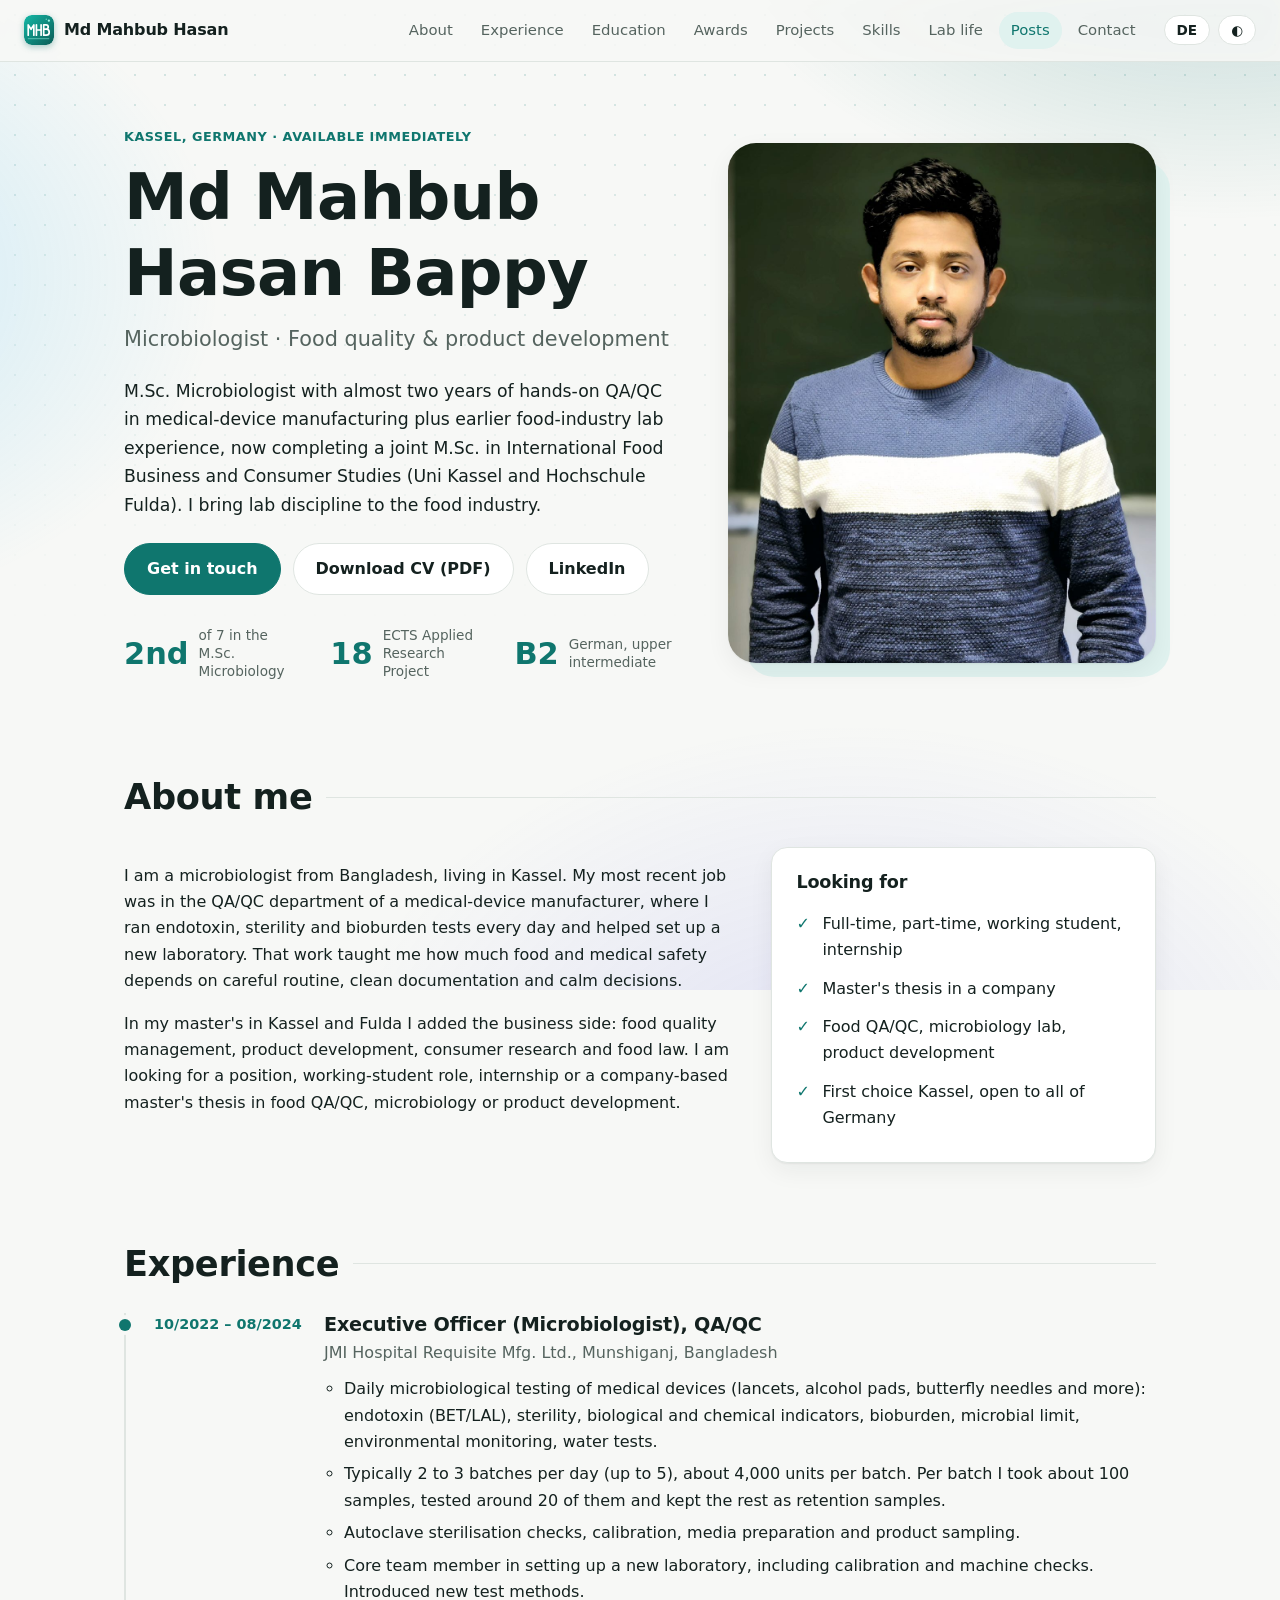
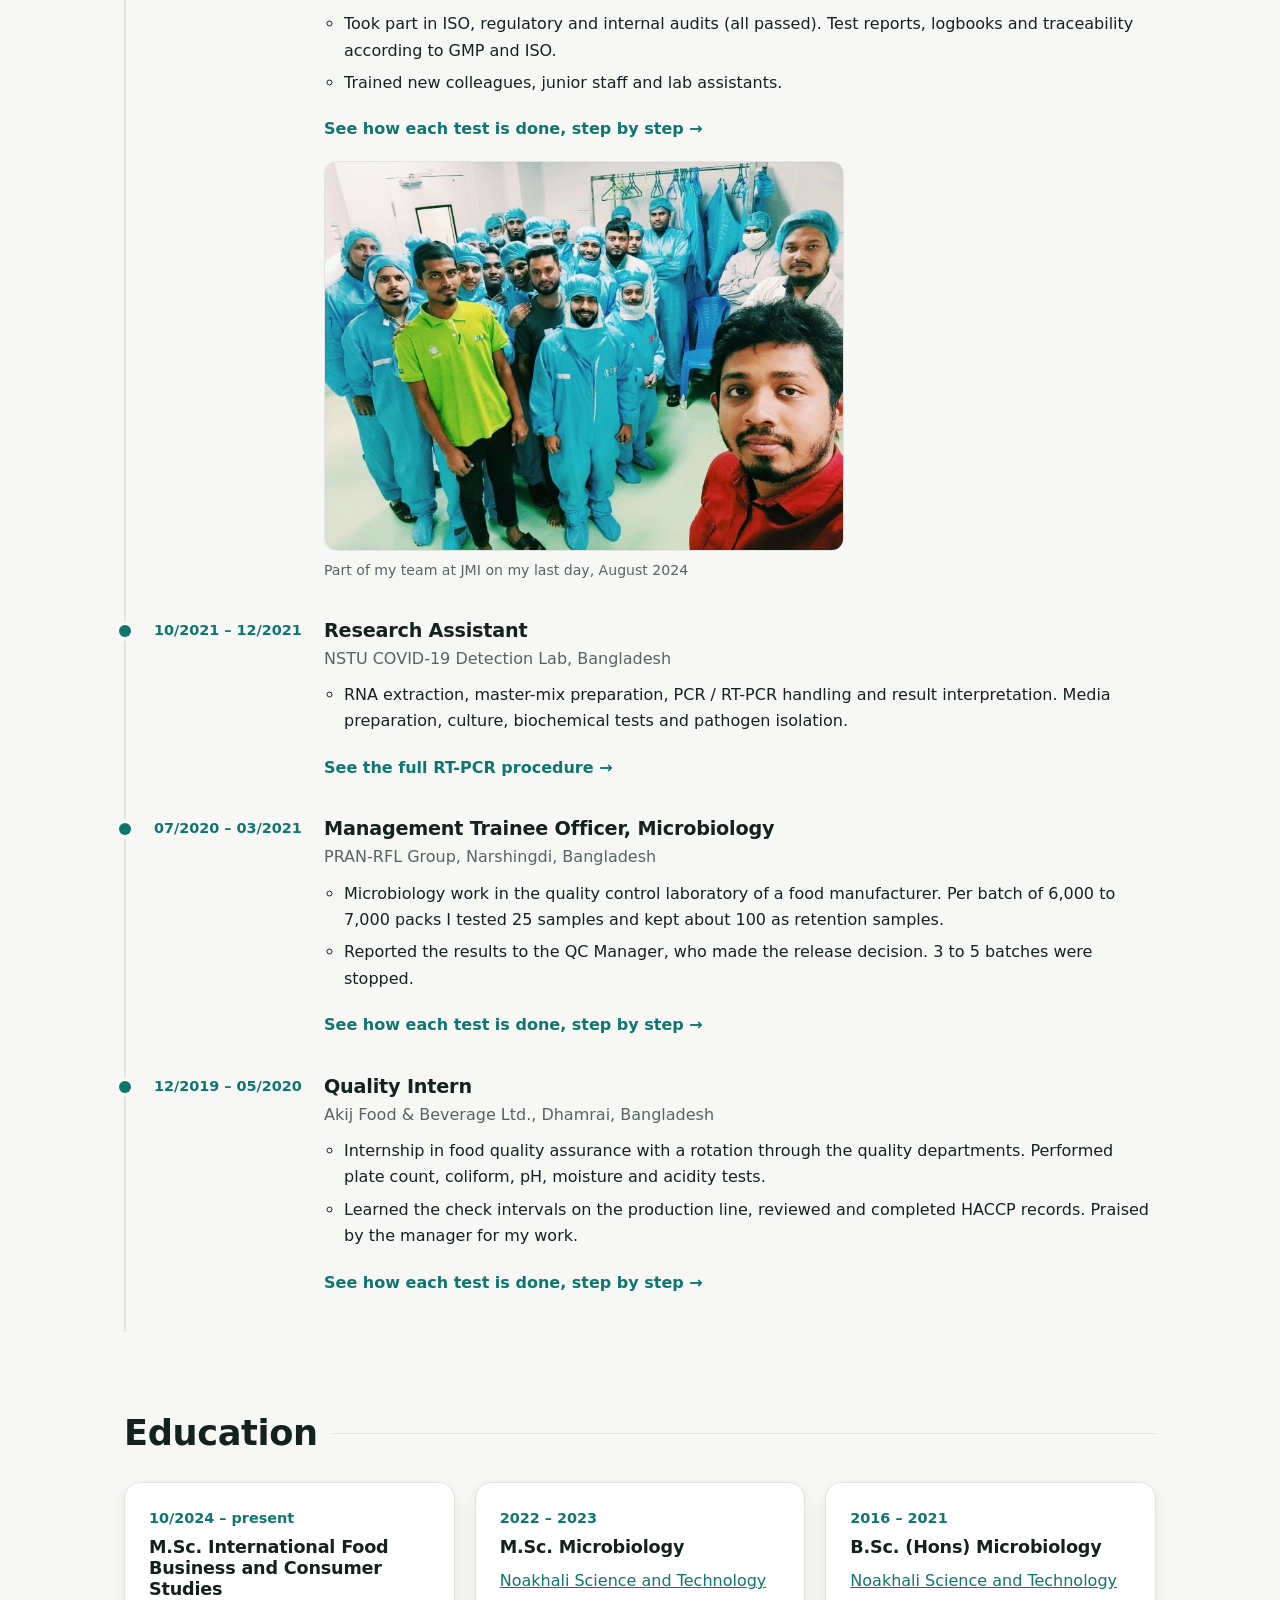
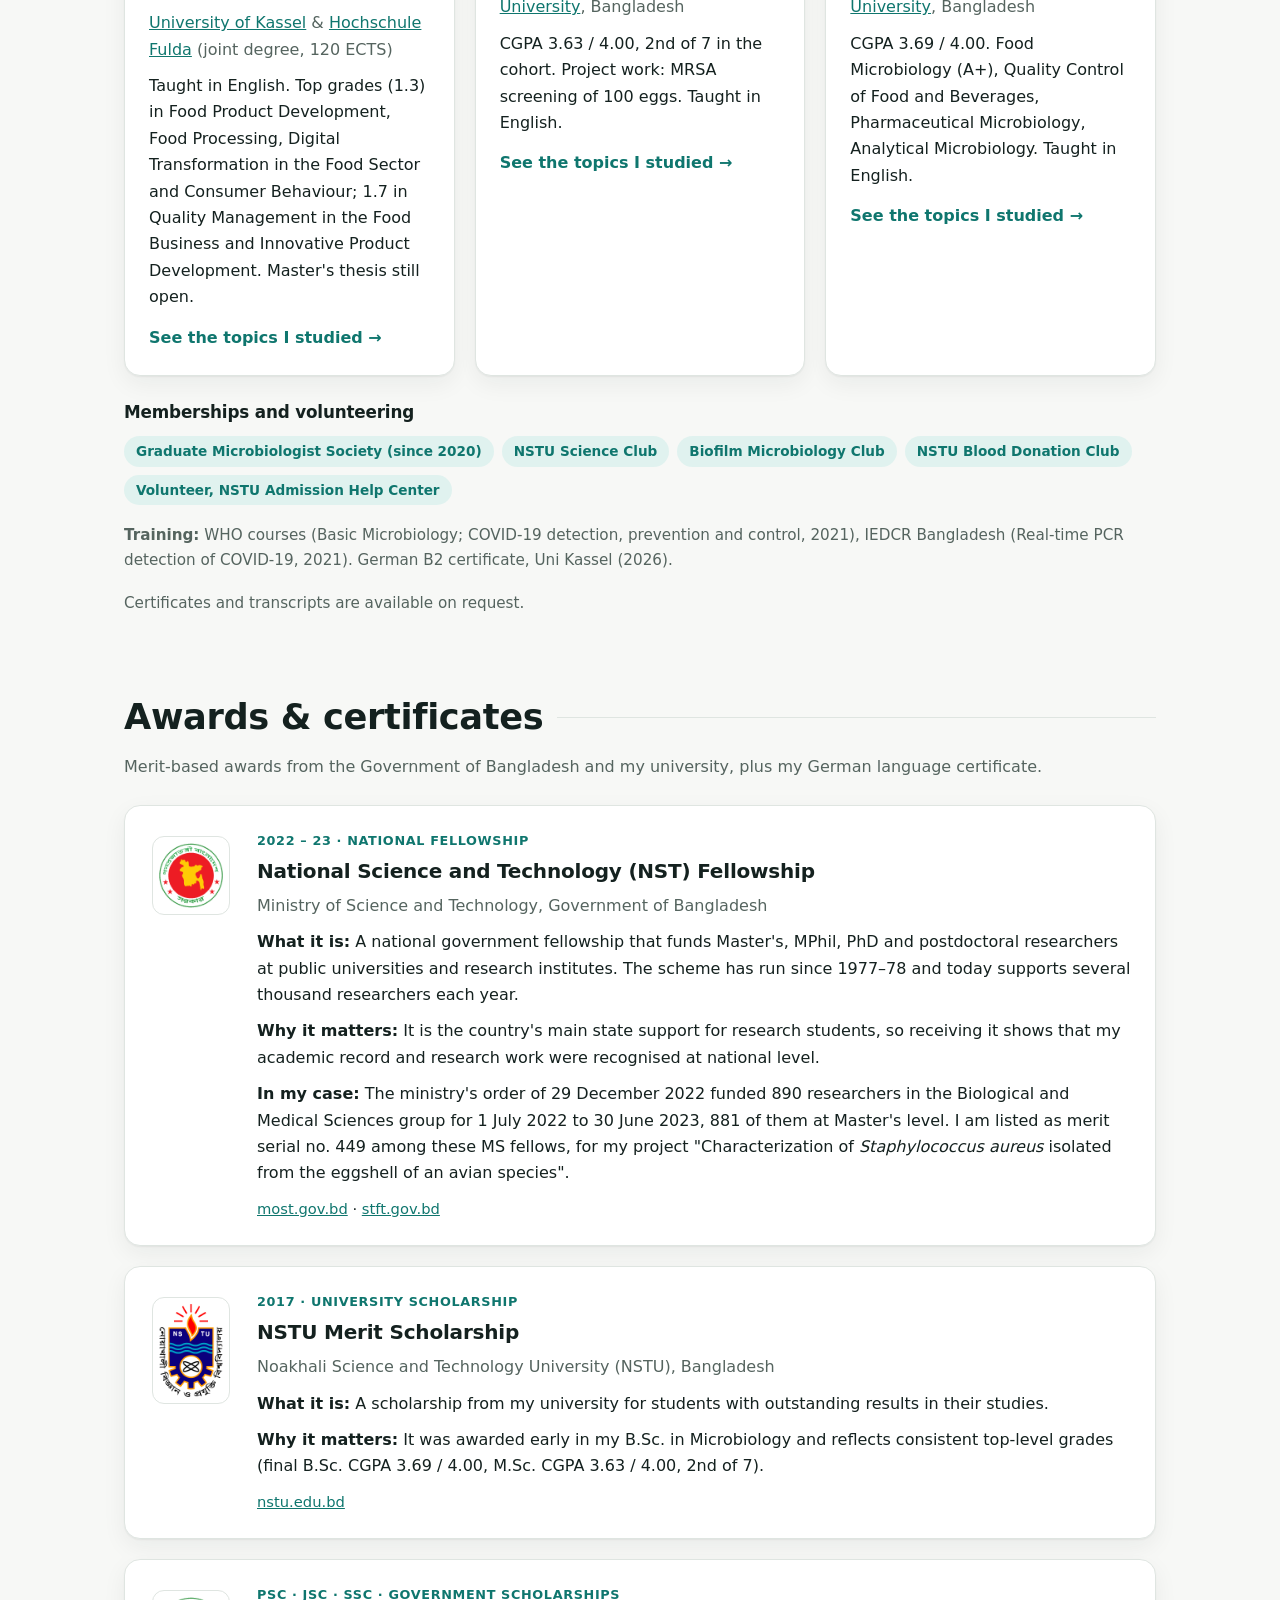
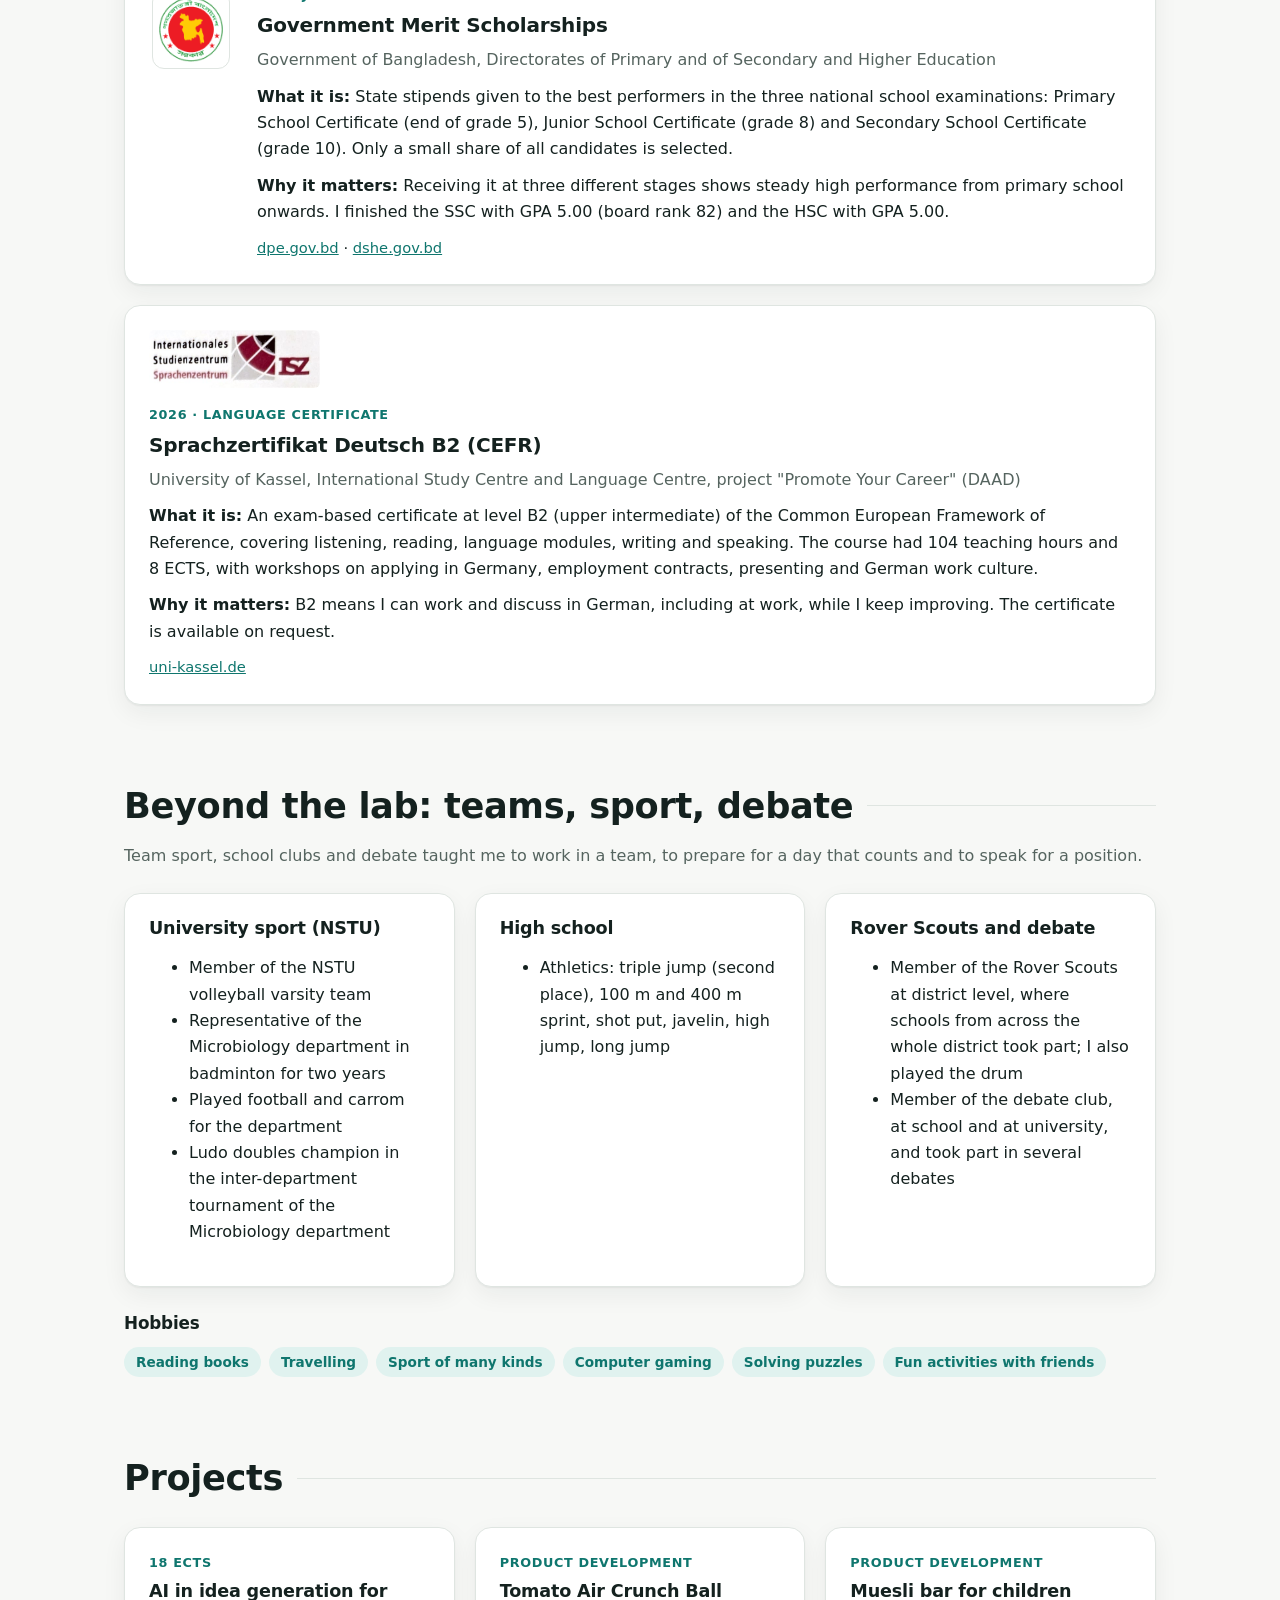
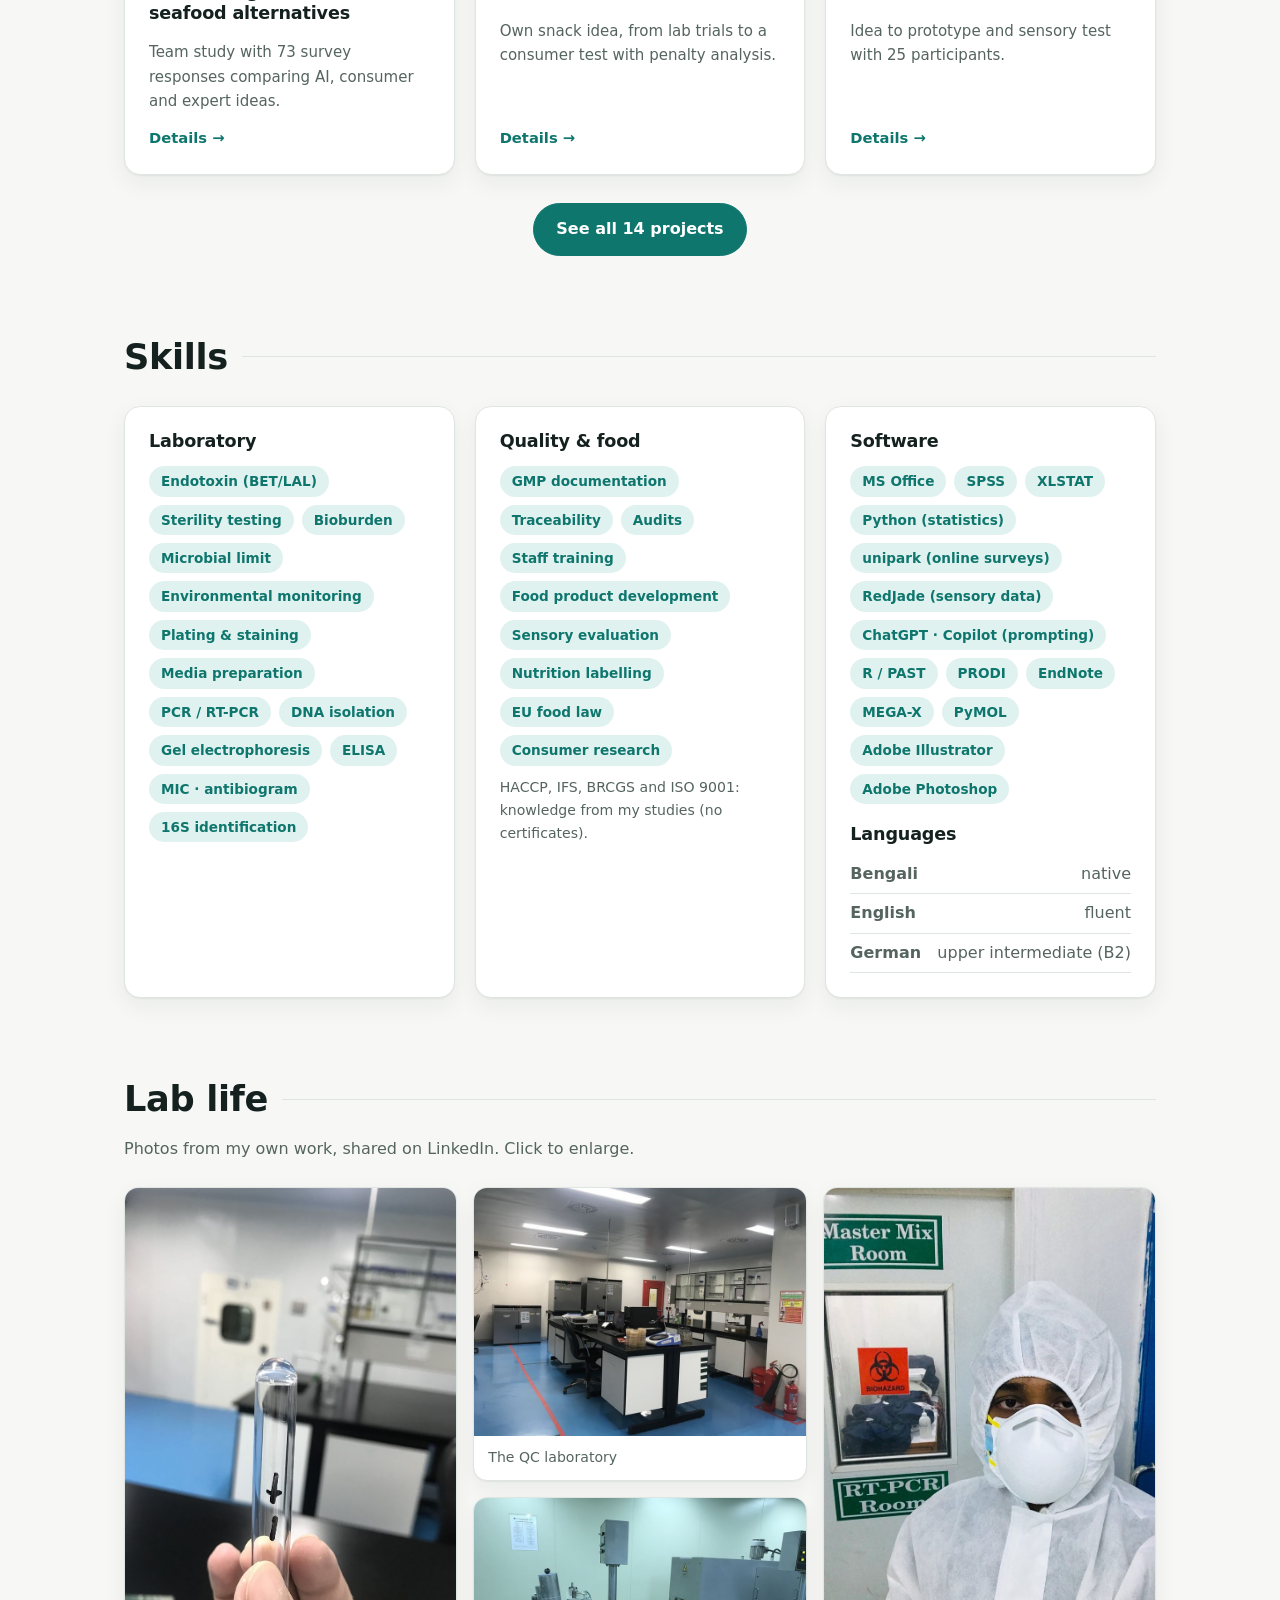
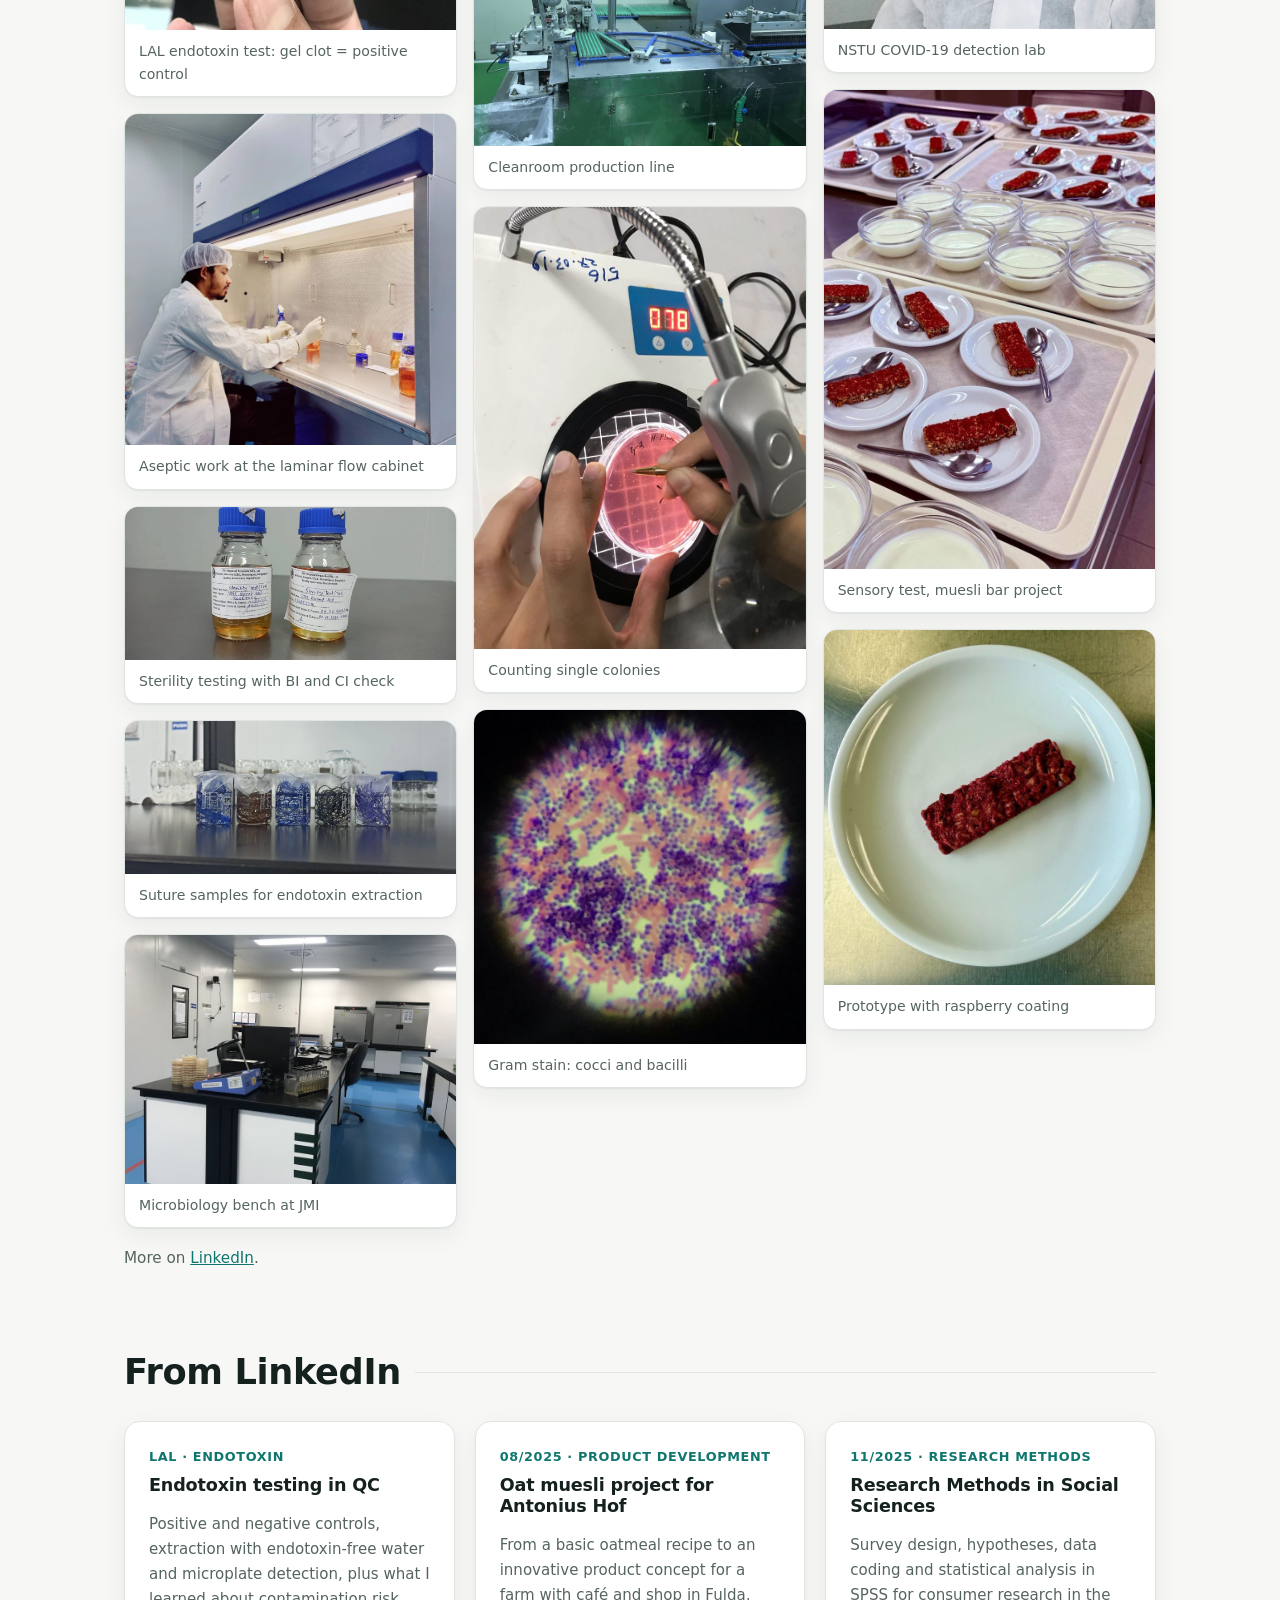
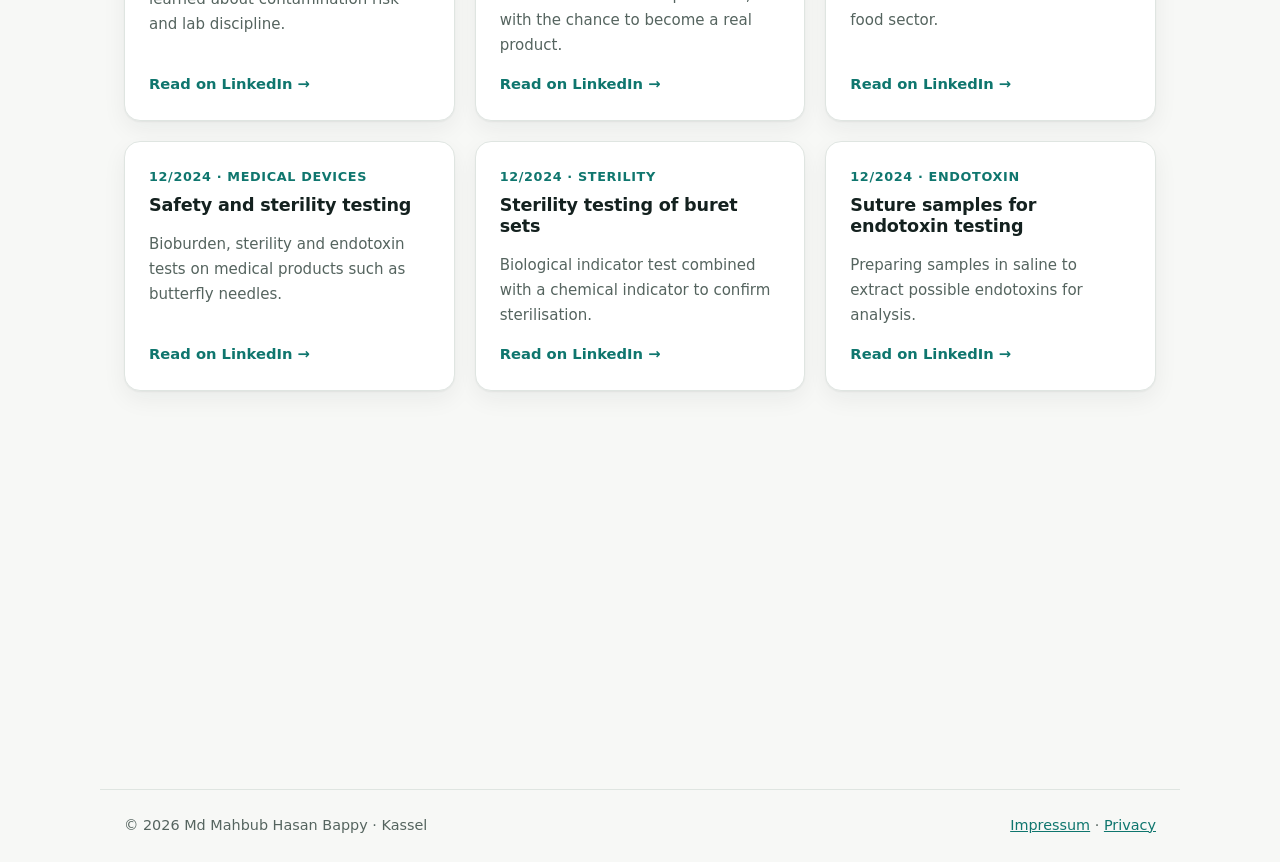
==== commit 97fb59e9: "Add files via upload" ====
--- a/index.html
+++ b/index.html
@@ -72,8 +72,8 @@
       <a class="btn" href="https://www.linkedin.com/in/md-mahbub-hasan-bappy" target="_blank" rel="noopener">LinkedIn</a>
     </div>
     <ul class="facts">
-      <li><b>84</b><span><span class="en">ECTS completed in the M.Sc.</span><span class="de">ECTS im Master abgeschlossen</span></span></li>
-      <li><b>1.3</b><span><span class="en">Applied Research Project (18 ECTS)</span><span class="de">Applied Research Project (18 ECTS)</span></span></li>
+      <li><b>2nd</b><span><span class="en">of 7 in the M.Sc. Microbiology</span><span class="de">von 7 im M.Sc. Mikrobiologie</span></span></li>
+      <li><b>18</b><span><span class="en">ECTS Applied Research Project</span><span class="de">ECTS Applied Research Project</span></span></li>
       <li><b>B2</b><span><span class="en">German, upper intermediate</span><span class="de">Deutsch, gehobene Mittelstufe</span></span></li>
     </ul>
   </div>
@@ -155,7 +155,7 @@
       <div class="when">12/2019 – 05/2020</div>
       <div class="what">
         <h3>Quality Intern</h3>
-        <p class="org">Akij Food &amp; Beverage Ltd., Bangladesh</p>
+        <p class="org">Akij Food &amp; Beverage Ltd., Dhamrai, Bangladesh</p>
         <ul>
           <li><span class="en">Internship in food quality assurance with a rotation through the quality departments. Performed plate count, coliform, pH, moisture and acidity tests.</span><span class="de">Praktikum in der Lebensmittel-Qualitätssicherung mit Rotation durch die Qualitätsabteilungen. Durchgeführt: Keimzahl, Coliforme, pH, Feuchtigkeit und Säuregrad.</span></li>
           <li><span class="en">Learned the check intervals on the production line, reviewed and completed HACCP records. Praised by the manager for my work.</span><span class="de">Kontrollintervalle an der Produktionslinie kennengelernt, HACCP-Aufzeichnungen geprüft und ausgefüllt. Vom Manager für meine Arbeit gelobt.</span></li>
@@ -174,8 +174,8 @@
       <p class="when">10/2024 – <span class="en">present</span><span class="de">heute</span></p>
       <h3>M.Sc. International Food Business and Consumer Studies</h3>
       <p class="org"><a href="institutions.html#kassel">University of Kassel</a> &amp; <a href="institutions.html#fulda">Hochschule Fulda</a> (joint degree, 120 ECTS)</p>
-      <p class="en">Taught in English. 84 ECTS completed. Top grades (1.3) in Food Product Development, Food Processing, Digital Transformation in the Food Sector and Consumer Behaviour; 1.7 in Quality Management in the Food Business and Innovative Product Development. Master's thesis still open.</p>
-      <p class="de">Unterrichtssprache Englisch. 84 ECTS abgeschlossen. Note 1,3 in Food Product Development, Food Processing, Digital Transformation in the Food Sector und Consumer Behaviour; 1,7 in Quality Management in the Food Business und Innovative Product Development. Masterarbeit steht noch aus.</p>
+      <p class="en">Taught in English. Top grades (1.3) in Food Product Development, Food Processing, Digital Transformation in the Food Sector and Consumer Behaviour; 1.7 in Quality Management in the Food Business and Innovative Product Development. Master's thesis still open.</p>
+      <p class="de">Unterrichtssprache Englisch. Note 1,3 in Food Product Development, Food Processing, Digital Transformation in the Food Sector und Consumer Behaviour; 1,7 in Quality Management in the Food Business und Innovative Product Development. Masterarbeit steht noch aus.</p>
     
       <p class="more-link"><a href="learning.html#ifbc"><span class="en">See the topics I studied →</span><span class="de">Studieninhalte ansehen →</span></a></p>
     </article>
@@ -314,7 +314,7 @@
 <section id="projects" class="sec reveal">
   <h2><span class="en">Projects</span><span class="de">Projekte</span></h2>
   <div class="grid3 teasers">
-    <a class="card tease" href="projects.html#seafood-ai"><span class="tag">18 ECTS · 1.3</span><h3><span class="en">AI in idea generation for seafood alternatives</span><span class="de">KI in der Ideenfindung für Fischalternativen</span></h3><p class="en">Team study with 73 survey responses comparing AI, consumer and expert ideas.</p><p class="de">Teamstudie mit 73 Umfrageantworten: KI-, Verbraucher- und Expertenideen im Vergleich.</p><span class="more"><span class="en">Details →</span><span class="de">Details →</span></span></a>
+    <a class="card tease" href="projects.html#seafood-ai"><span class="tag">18 ECTS</span><h3><span class="en">AI in idea generation for seafood alternatives</span><span class="de">KI in der Ideenfindung für Fischalternativen</span></h3><p class="en">Team study with 73 survey responses comparing AI, consumer and expert ideas.</p><p class="de">Teamstudie mit 73 Umfrageantworten: KI-, Verbraucher- und Expertenideen im Vergleich.</p><span class="more"><span class="en">Details →</span><span class="de">Details →</span></span></a>
     <a class="card tease" href="projects.html#tomato"><span class="tag">Product development</span><h3>Tomato Air Crunch Ball</h3><p class="en">Own snack idea, from lab trials to a consumer test with penalty analysis.</p><p class="de">Eigene Snack-Idee, vom Laborversuch bis zum Verbrauchertest mit Penalty-Analyse.</p><span class="more"><span class="en">Details →</span><span class="de">Details →</span></span></a>
     <a class="card tease" href="projects.html#muesli"><span class="tag">Product development</span><h3><span class="en">Muesli bar for children</span><span class="de">Müsliriegel für Kinder</span></h3><p class="en">Idea to prototype and sensory test with 25 participants.</p><p class="de">Von der Idee zum Prototyp und Sensoriktest mit 25 Teilnehmenden.</p><span class="more"><span class="en">Details →</span><span class="de">Details →</span></span></a>
   </div>
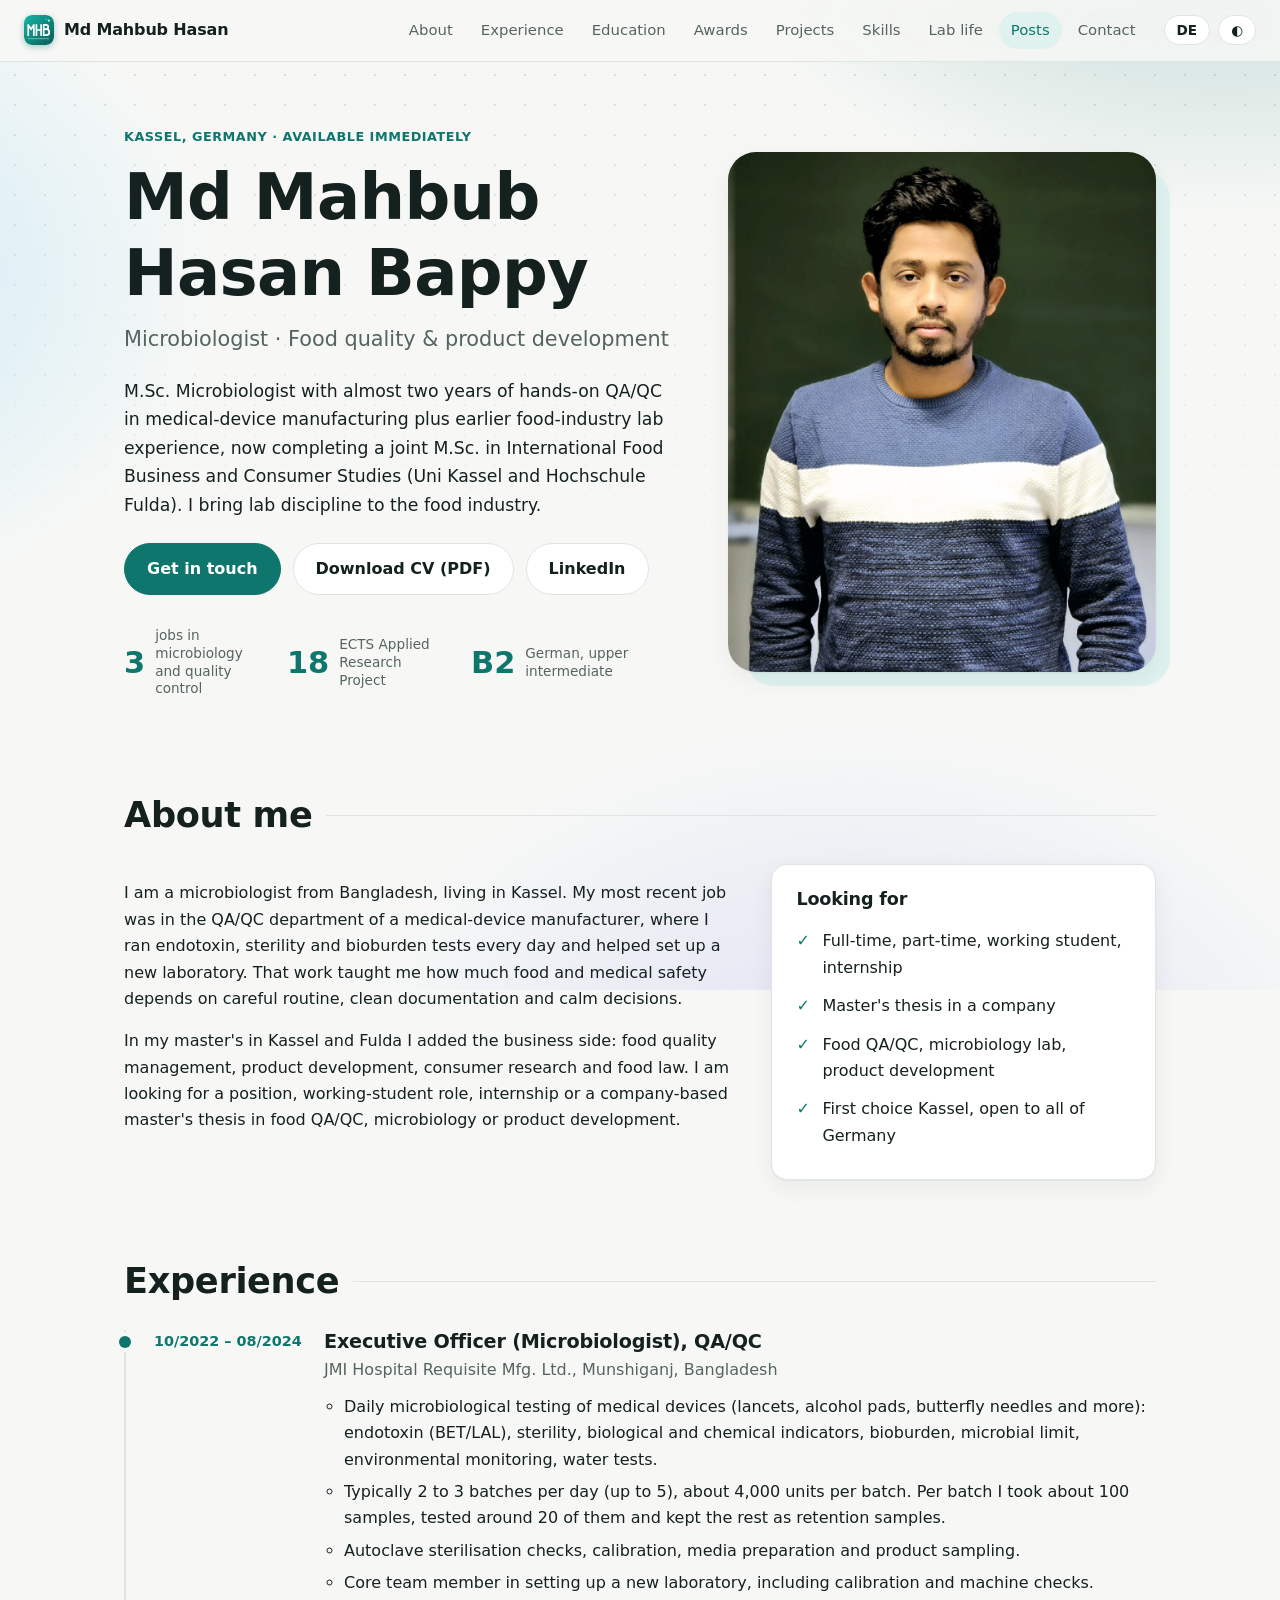
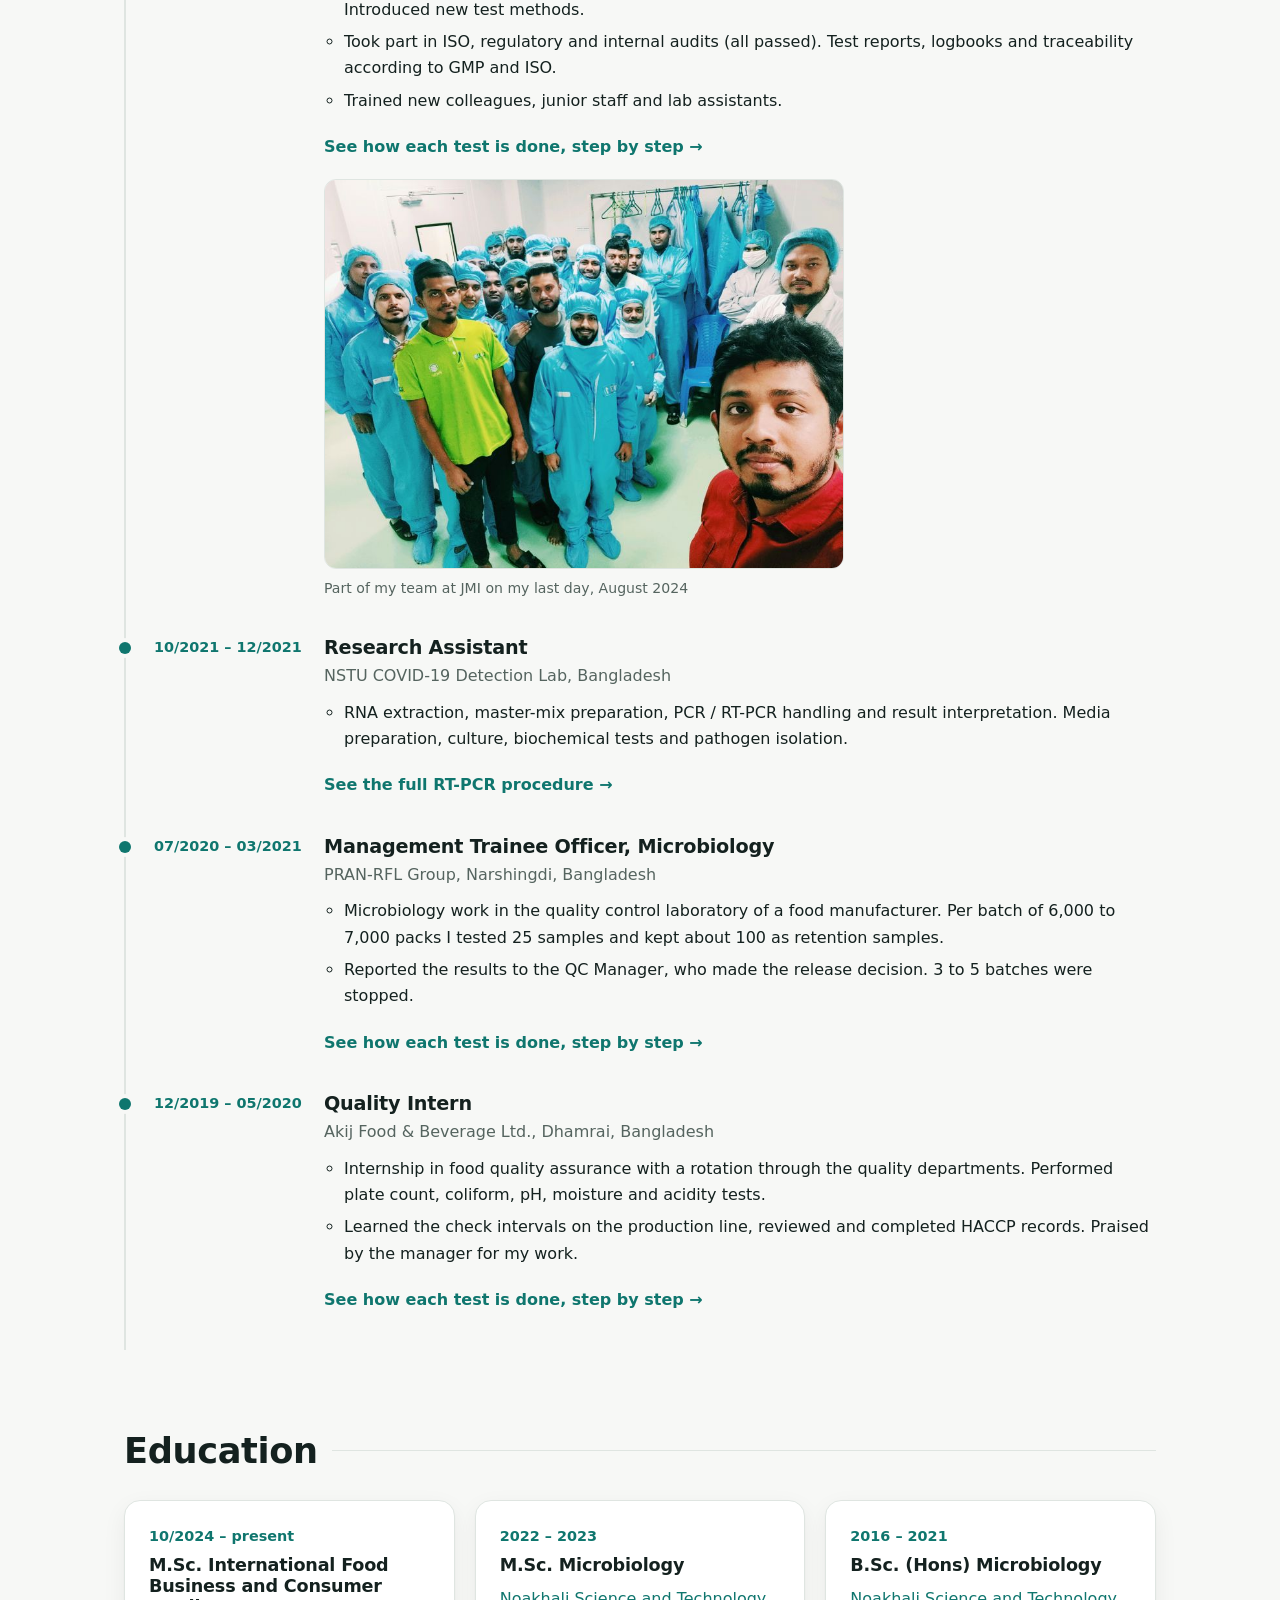
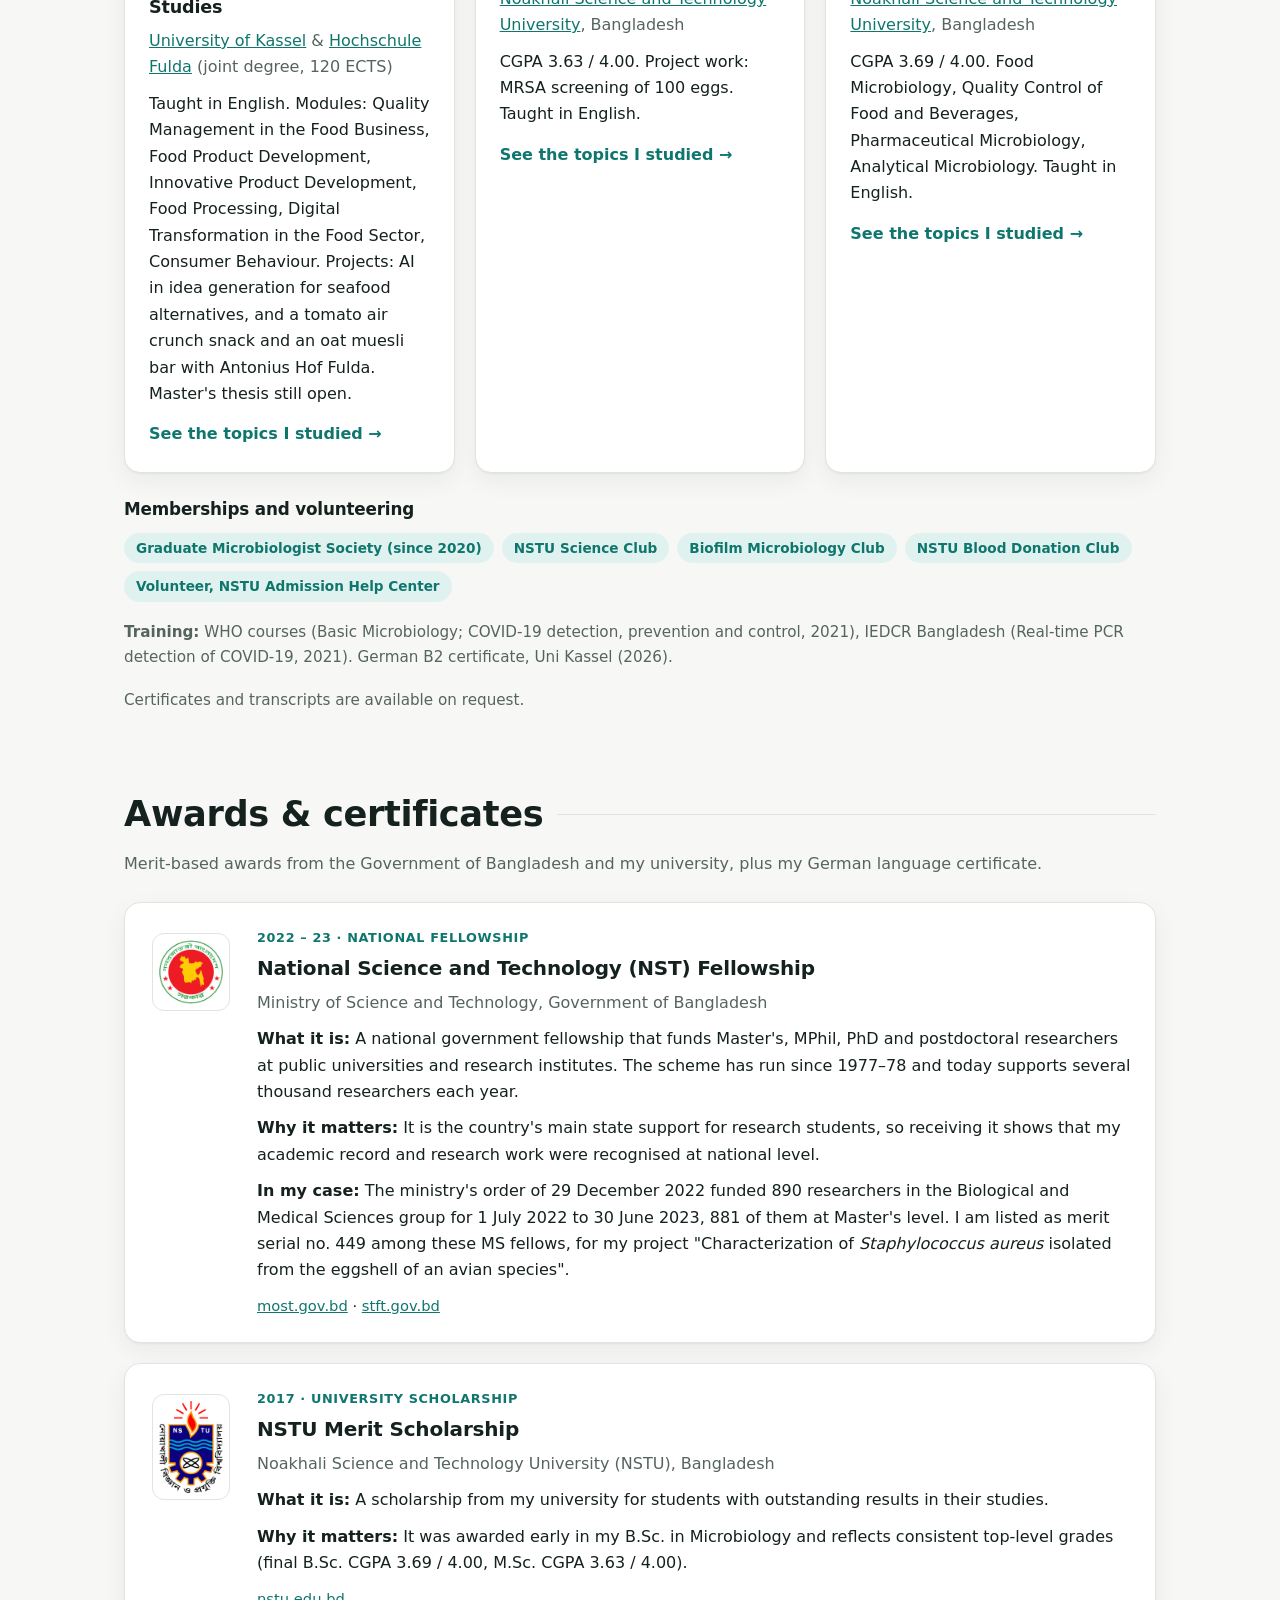
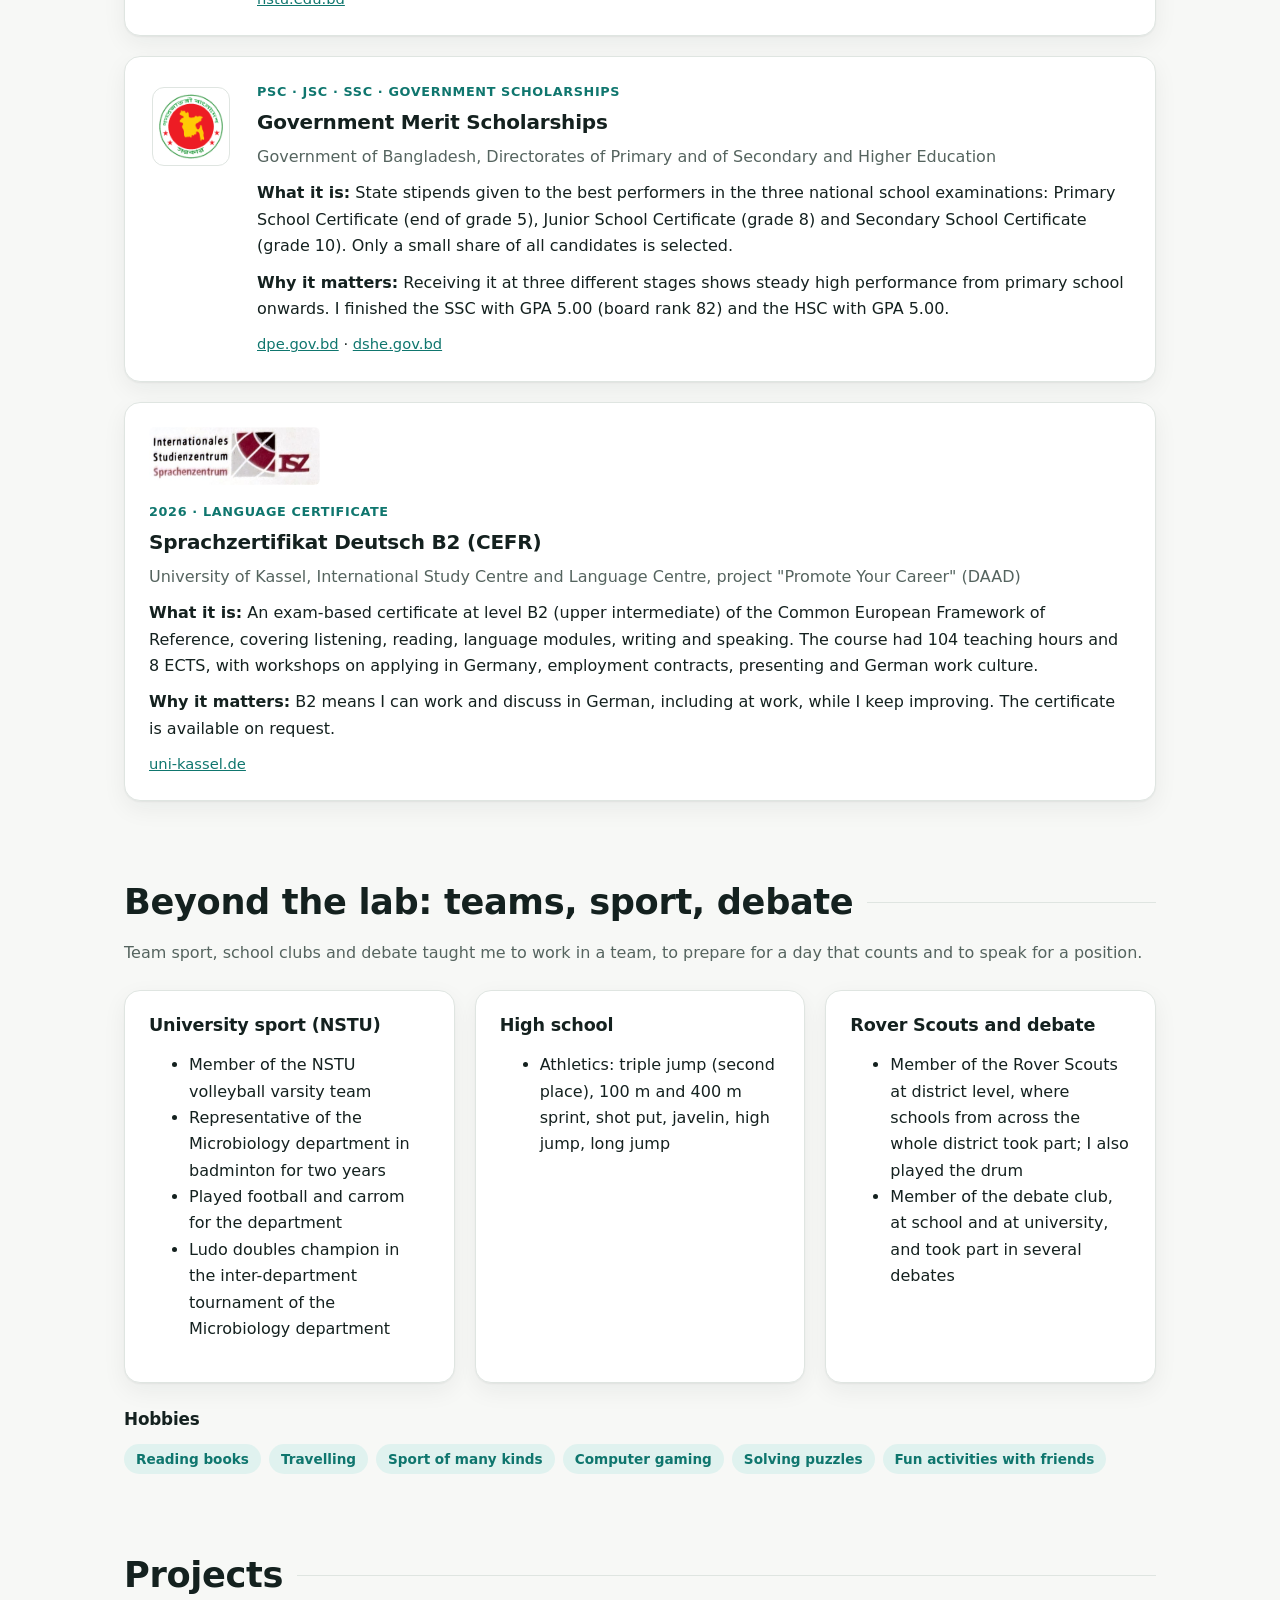
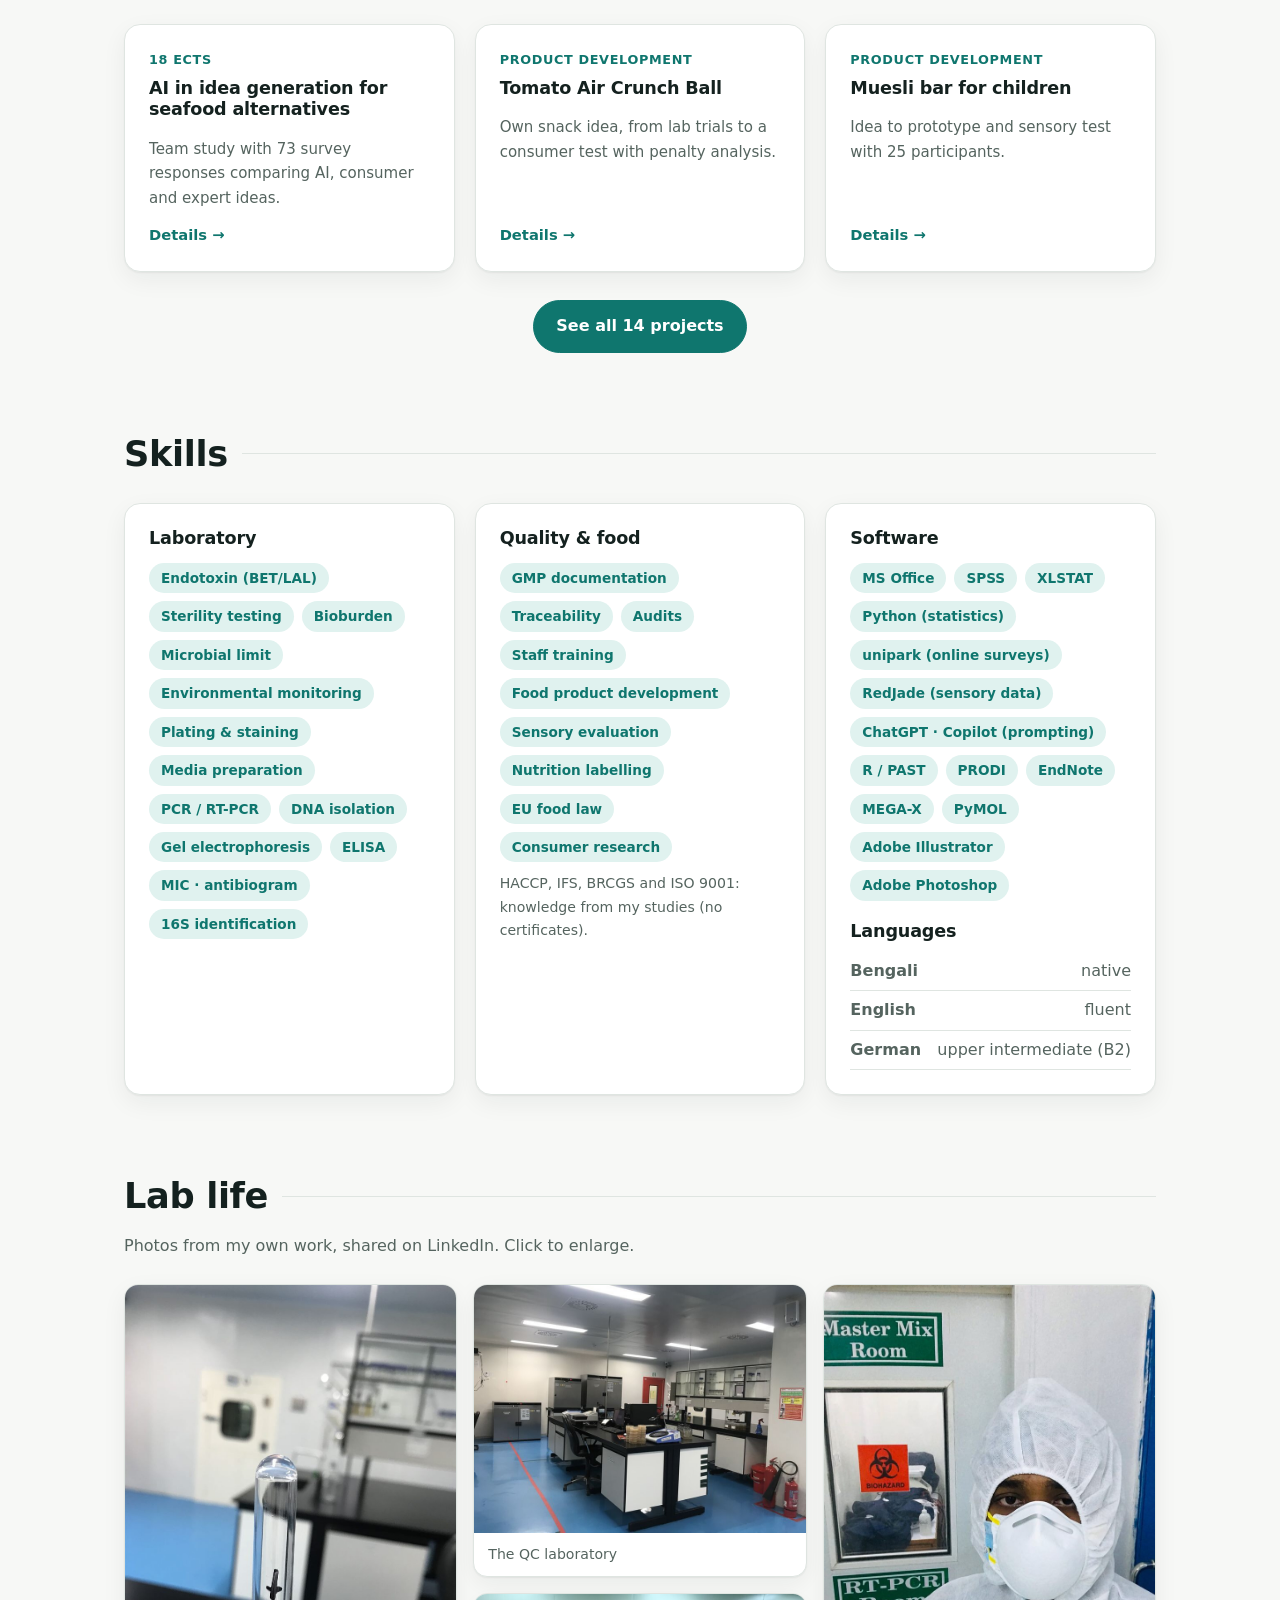
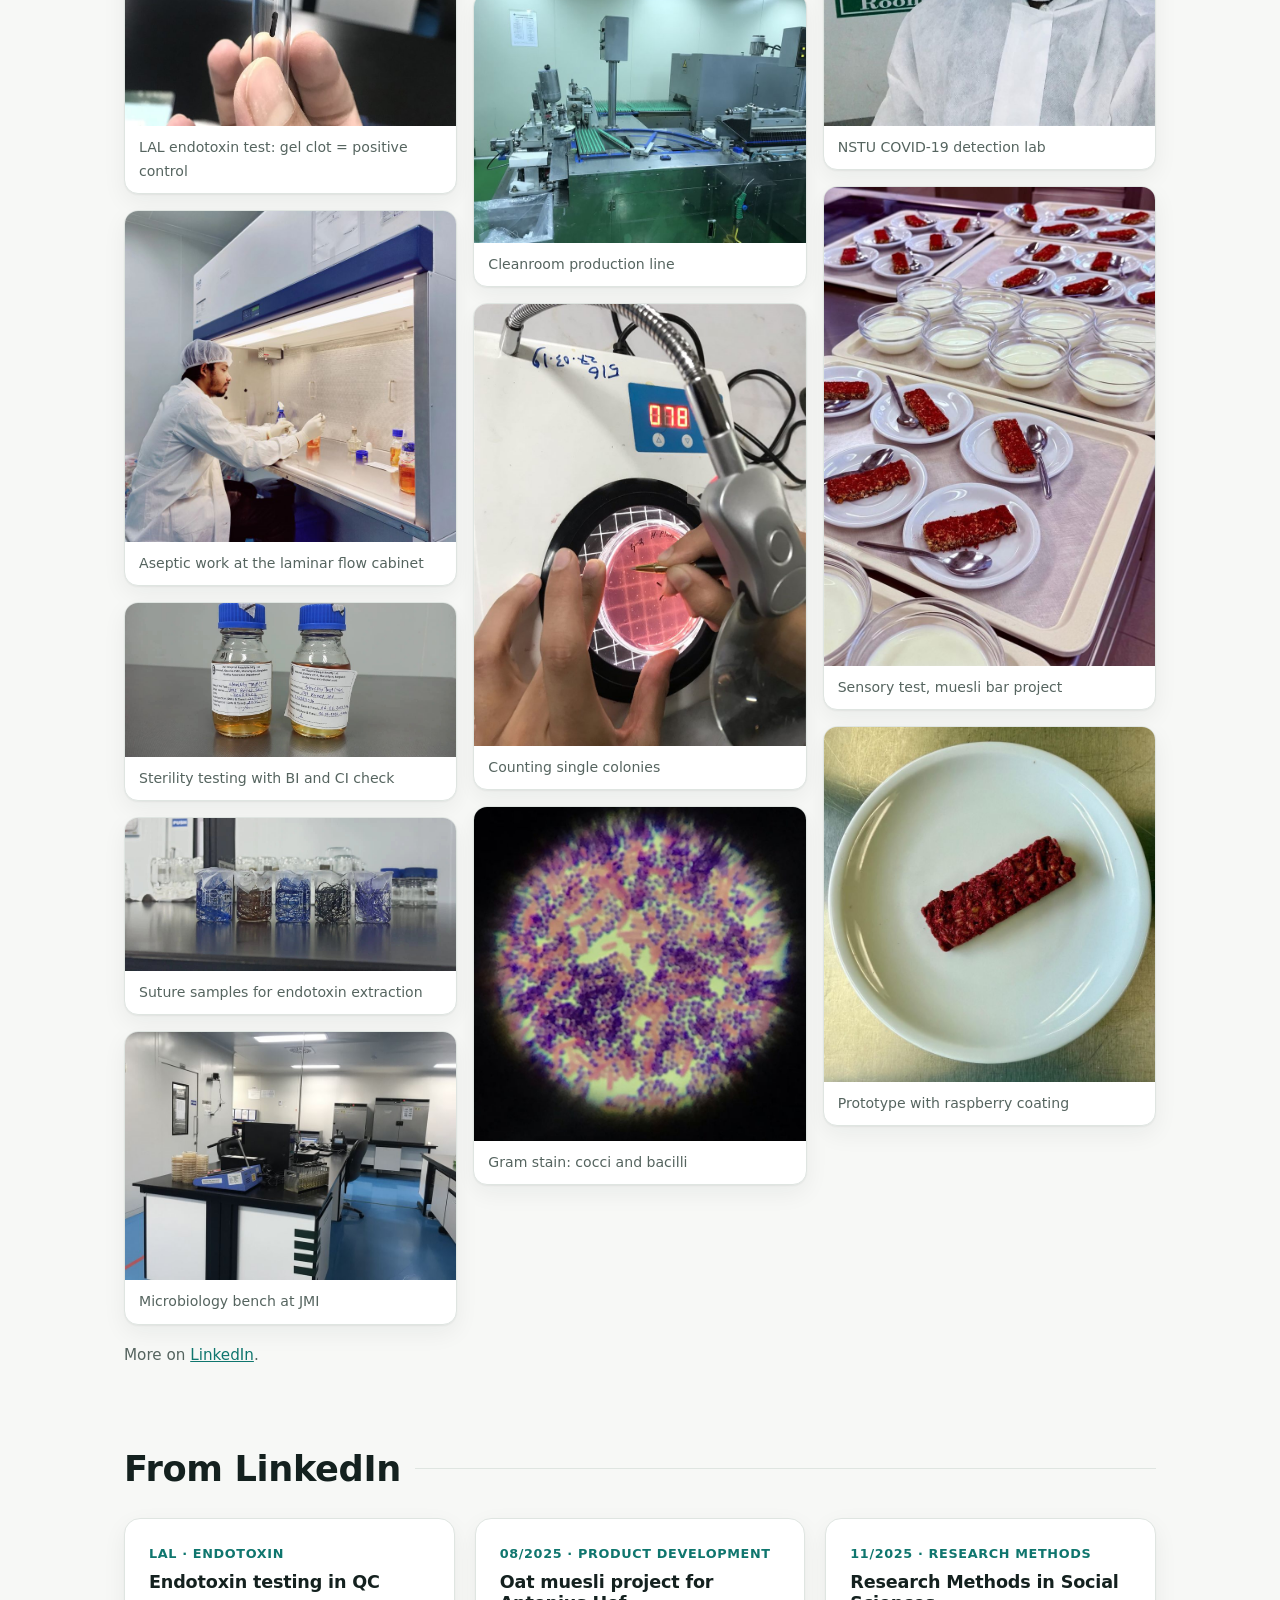
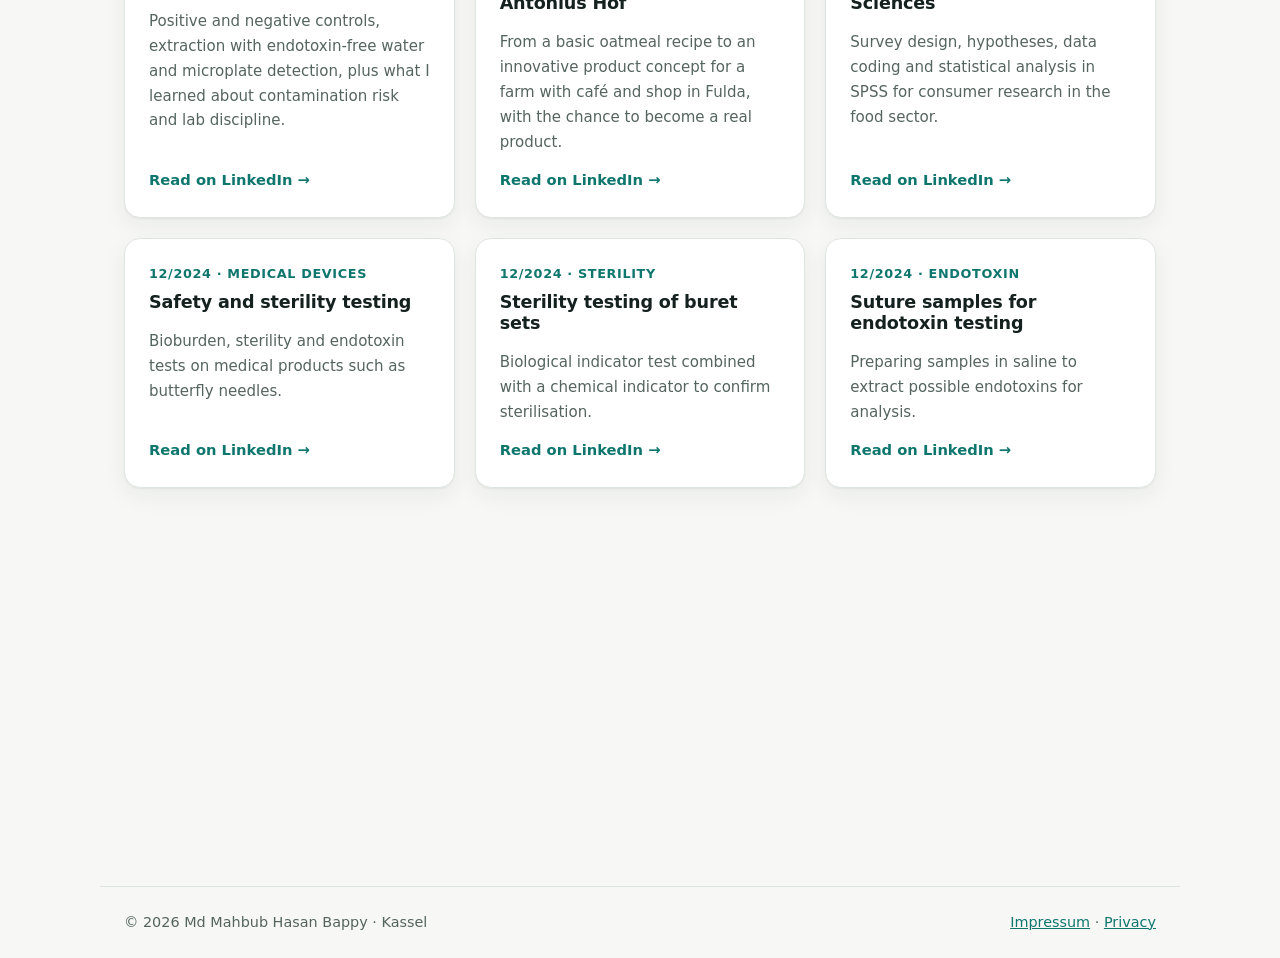
==== commit 0bce9435: "Add files via upload" ====
--- a/index.html
+++ b/index.html
@@ -72,7 +72,7 @@
       <a class="btn" href="https://www.linkedin.com/in/md-mahbub-hasan-bappy" target="_blank" rel="noopener">LinkedIn</a>
     </div>
     <ul class="facts">
-      <li><b>2nd</b><span><span class="en">of 7 in the M.Sc. Microbiology</span><span class="de">von 7 im M.Sc. Mikrobiologie</span></span></li>
+      <li><b>3</b><span><span class="en">jobs in microbiology and quality control</span><span class="de">Stationen in Mikrobiologie und Qualit&#228;tskontrolle</span></span></li>
       <li><b>18</b><span><span class="en">ECTS Applied Research Project</span><span class="de">ECTS Applied Research Project</span></span></li>
       <li><b>B2</b><span><span class="en">German, upper intermediate</span><span class="de">Deutsch, gehobene Mittelstufe</span></span></li>
     </ul>
@@ -174,8 +174,8 @@
       <p class="when">10/2024 – <span class="en">present</span><span class="de">heute</span></p>
       <h3>M.Sc. International Food Business and Consumer Studies</h3>
       <p class="org"><a href="institutions.html#kassel">University of Kassel</a> &amp; <a href="institutions.html#fulda">Hochschule Fulda</a> (joint degree, 120 ECTS)</p>
-      <p class="en">Taught in English. Top grades (1.3) in Food Product Development, Food Processing, Digital Transformation in the Food Sector and Consumer Behaviour; 1.7 in Quality Management in the Food Business and Innovative Product Development. Master's thesis still open.</p>
-      <p class="de">Unterrichtssprache Englisch. Note 1,3 in Food Product Development, Food Processing, Digital Transformation in the Food Sector und Consumer Behaviour; 1,7 in Quality Management in the Food Business und Innovative Product Development. Masterarbeit steht noch aus.</p>
+      <p class="en">Taught in English. Modules: Quality Management in the Food Business, Food Product Development, Innovative Product Development, Food Processing, Digital Transformation in the Food Sector, Consumer Behaviour. Projects: AI in idea generation for seafood alternatives, and a tomato air crunch snack and an oat muesli bar with Antonius Hof Fulda. Master's thesis still open.</p>
+      <p class="de">Unterrichtssprache Englisch. Module: Quality Management in the Food Business, Food Product Development, Innovative Product Development, Food Processing, Digital Transformation in the Food Sector, Consumer Behaviour. Projekte: KI in der Ideenfindung f&#252;r Fischalternativen sowie ein Tomaten-Air-Crunch-Snack und ein Haferm&#252;sliriegel mit dem Antonius Hof Fulda. Masterarbeit steht noch aus.</p>
     
       <p class="more-link"><a href="learning.html#ifbc"><span class="en">See the topics I studied →</span><span class="de">Studieninhalte ansehen →</span></a></p>
     </article>
@@ -183,8 +183,8 @@
       <p class="when">2022 – 2023</p>
       <h3>M.Sc. Microbiology</h3>
       <p class="org"><a href="institutions.html#nstu">Noakhali Science and Technology University</a>, Bangladesh</p>
-      <p class="en">CGPA 3.63 / 4.00, 2nd of 7 in the cohort. Project work: MRSA screening of 100 eggs. Taught in English.</p>
-      <p class="de">CGPA 3,63 / 4,00, Platz 2 von 7 im Jahrgang. Projektarbeit: MRSA-Screening an 100 Eiern. Unterrichtssprache Englisch.</p>
+      <p class="en">CGPA 3.63 / 4.00. Project work: MRSA screening of 100 eggs. Taught in English.</p>
+      <p class="de">CGPA 3,63 / 4,00. Projektarbeit: MRSA-Screening an 100 Eiern. Unterrichtssprache Englisch.</p>
     
       <p class="more-link"><a href="learning.html#msc"><span class="en">See the topics I studied →</span><span class="de">Studieninhalte ansehen →</span></a></p>
     </article>
@@ -192,8 +192,8 @@
       <p class="when">2016 – 2021</p>
       <h3>B.Sc. (Hons) Microbiology</h3>
       <p class="org"><a href="institutions.html#nstu">Noakhali Science and Technology University</a>, Bangladesh</p>
-      <p class="en">CGPA 3.69 / 4.00. Food Microbiology (A+), Quality Control of Food and Beverages, Pharmaceutical Microbiology, Analytical Microbiology. Taught in English.</p>
-      <p class="de">CGPA 3,69 / 4,00. Food Microbiology (A+), Quality Control of Food and Beverages, Pharmaceutical Microbiology, Analytical Microbiology. Unterrichtssprache Englisch.</p>
+      <p class="en">CGPA 3.69 / 4.00. Food Microbiology, Quality Control of Food and Beverages, Pharmaceutical Microbiology, Analytical Microbiology. Taught in English.</p>
+      <p class="de">CGPA 3,69 / 4,00. Food Microbiology, Quality Control of Food and Beverages, Pharmaceutical Microbiology, Analytical Microbiology. Unterrichtssprache Englisch.</p>
     
       <p class="more-link"><a href="learning.html#bsc"><span class="en">See the topics I studied →</span><span class="de">Studieninhalte ansehen →</span></a></p>
     </article>
@@ -243,8 +243,8 @@
         <p class="org">Noakhali Science and Technology University (NSTU), Bangladesh</p>
         <p class="en"><b>What it is:</b> A scholarship from my university for students with outstanding results in their studies.</p>
         <p class="de"><b>Was es ist:</b> Ein Stipendium meiner Universität für Studierende mit herausragenden Studienleistungen.</p>
-        <p class="en"><b>Why it matters:</b> It was awarded early in my B.Sc. in Microbiology and reflects consistent top-level grades (final B.Sc. CGPA 3.69 / 4.00, M.Sc. CGPA 3.63 / 4.00, 2nd of 7).</p>
-        <p class="de"><b>Bedeutung:</b> Es wurde früh in meinem B.Sc. Mikrobiologie vergeben und steht für durchgehend sehr gute Noten (B.Sc.-Abschluss CGPA 3,69 / 4,00, M.Sc. CGPA 3,63 / 4,00, Platz 2 von 7).</p>
+        <p class="en"><b>Why it matters:</b> It was awarded early in my B.Sc. in Microbiology and reflects consistent top-level grades (final B.Sc. CGPA 3.69 / 4.00, M.Sc. CGPA 3.63 / 4.00).</p>
+        <p class="de"><b>Bedeutung:</b> Es wurde früh in meinem B.Sc. Mikrobiologie vergeben und steht für durchgehend sehr gute Noten (B.Sc.-Abschluss CGPA 3,69 / 4,00, M.Sc. CGPA 3,63 / 4,00).</p>
         <p class="links"><a href="https://nstu.edu.bd" target="_blank" rel="noopener">nstu.edu.bd</a></p>
       </div>
     </article>
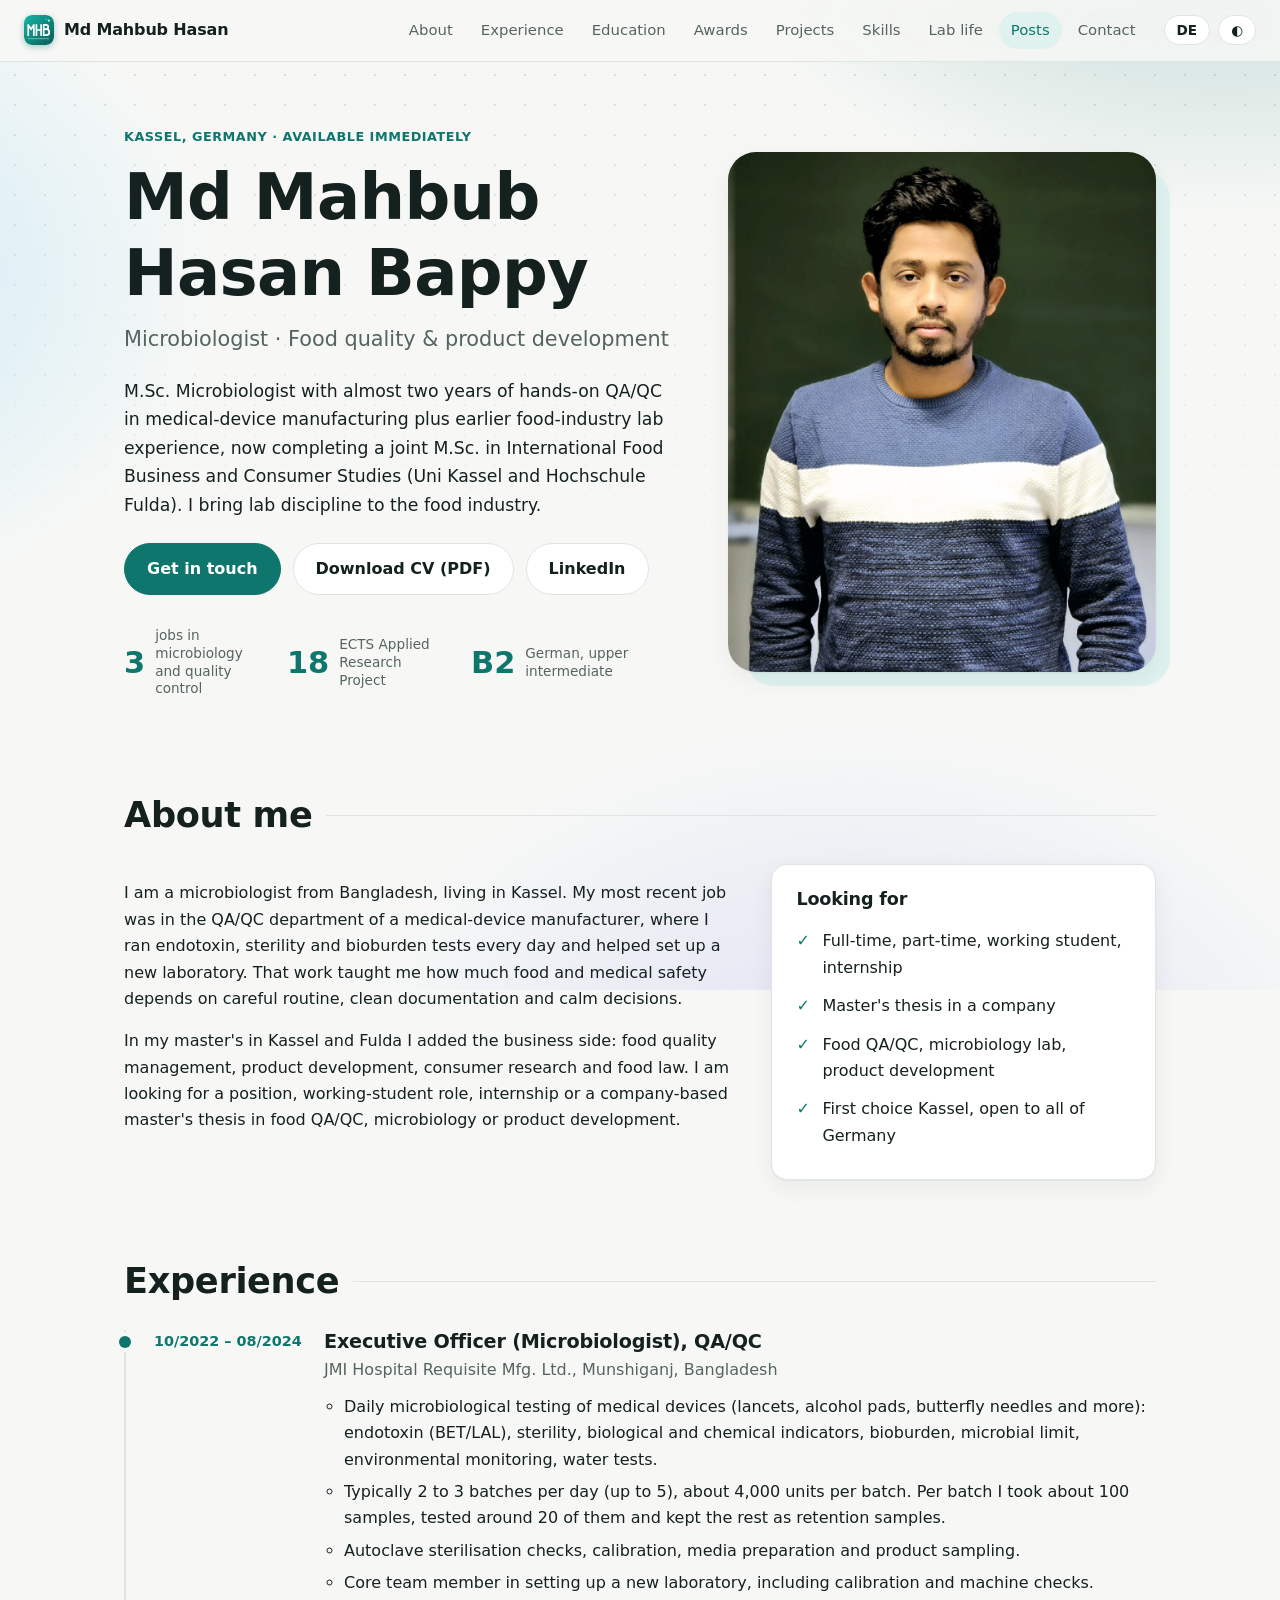
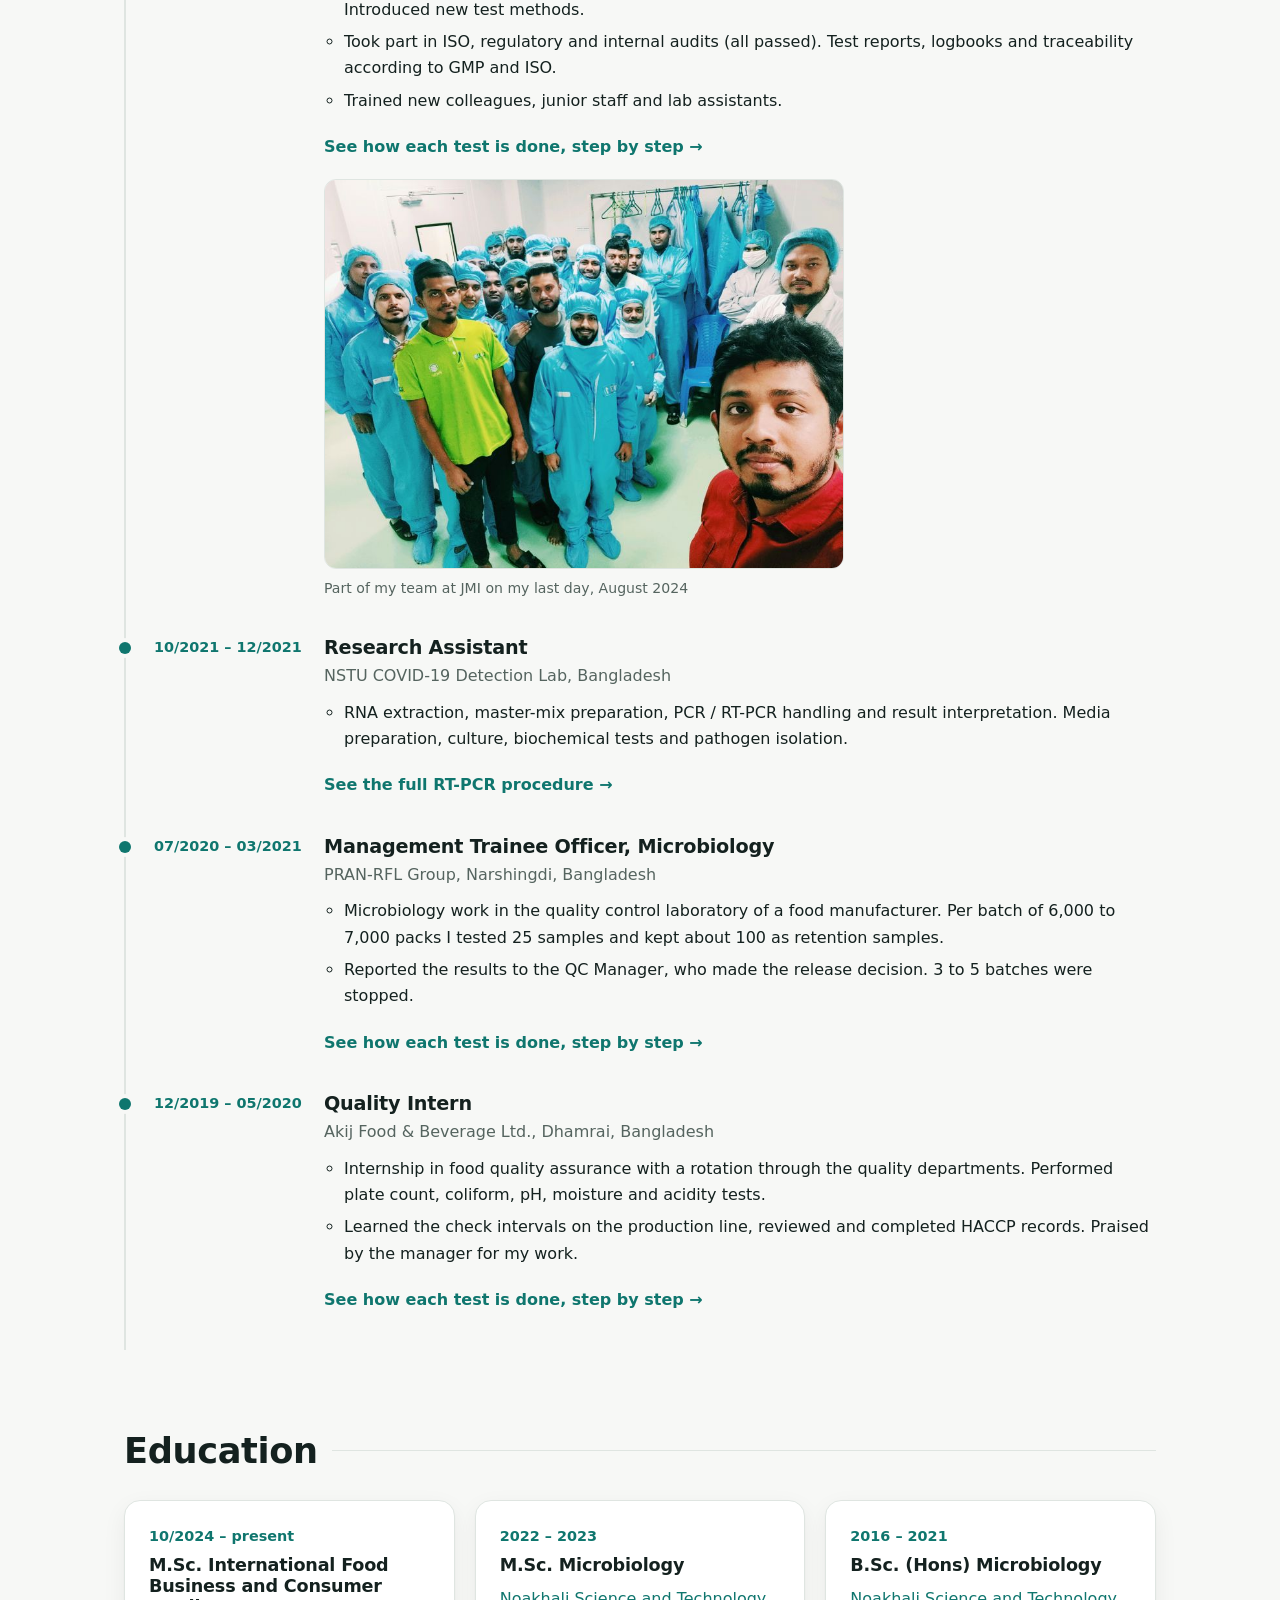
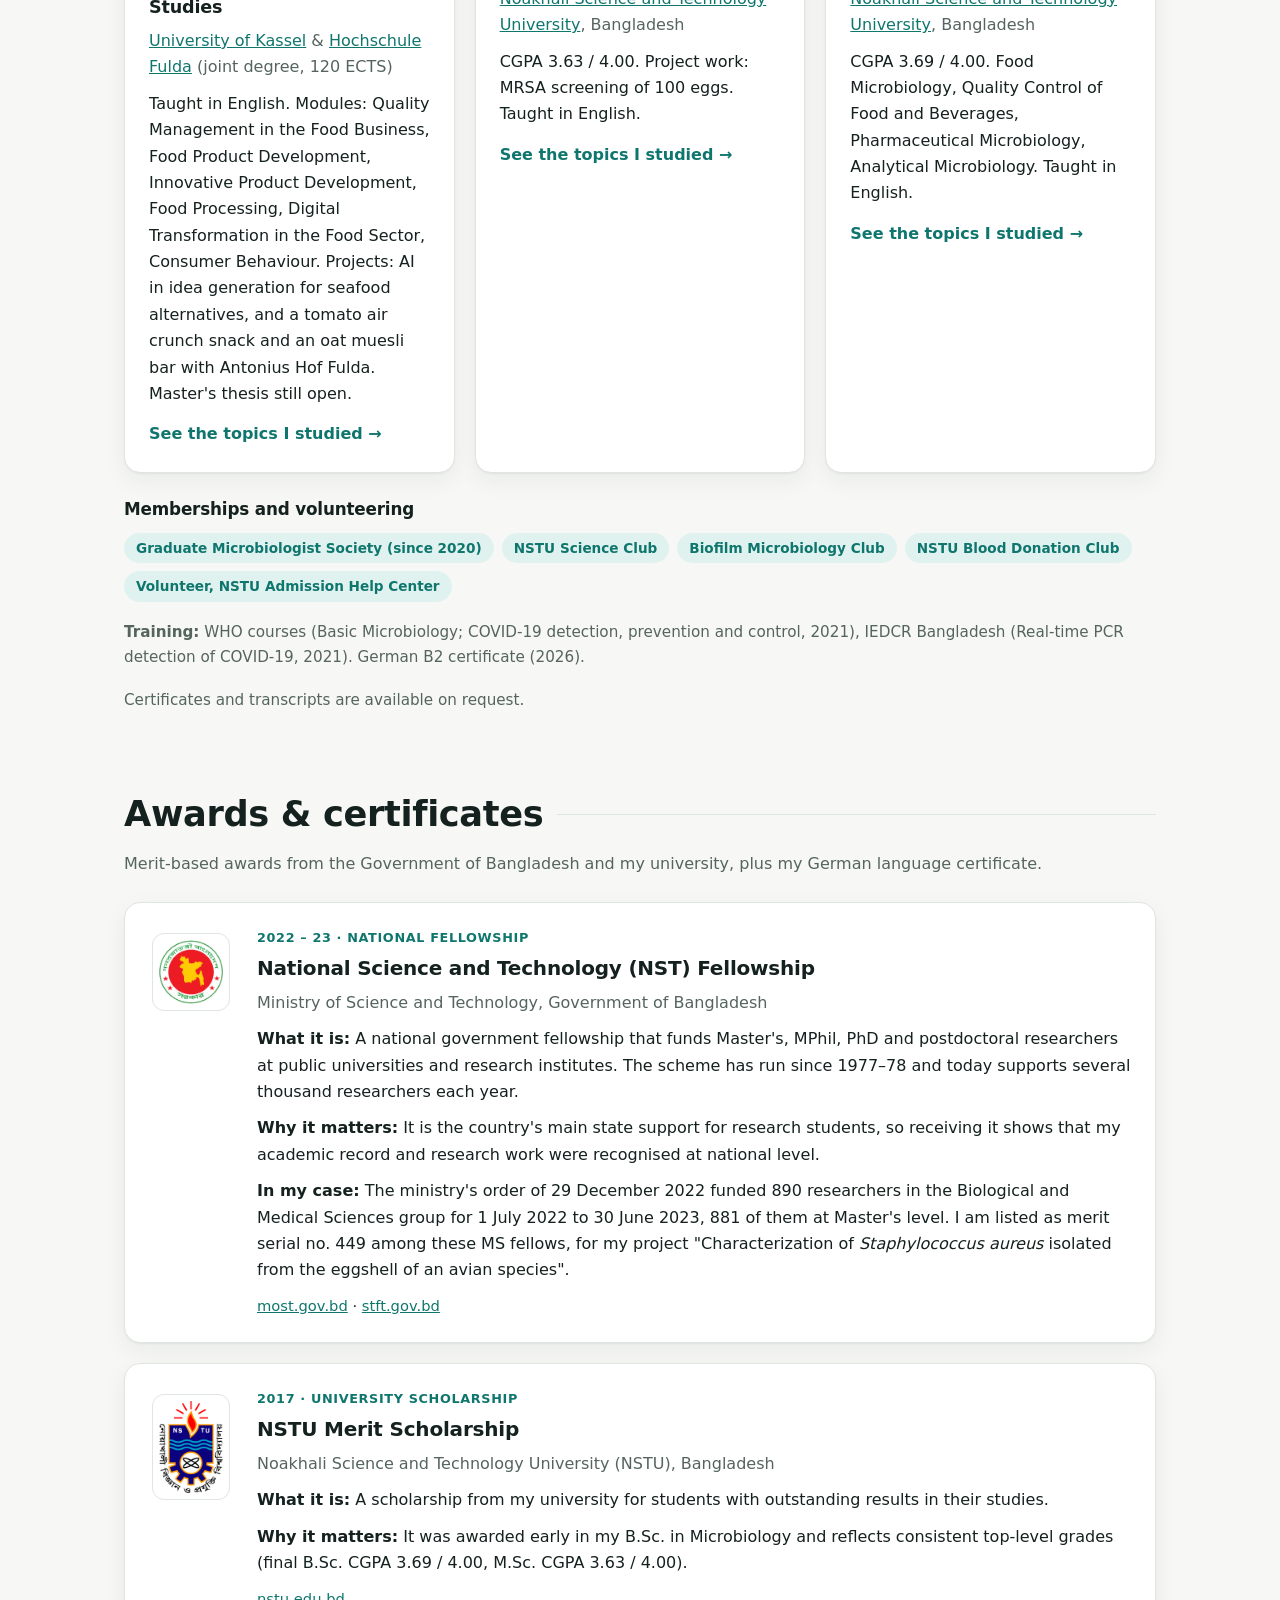
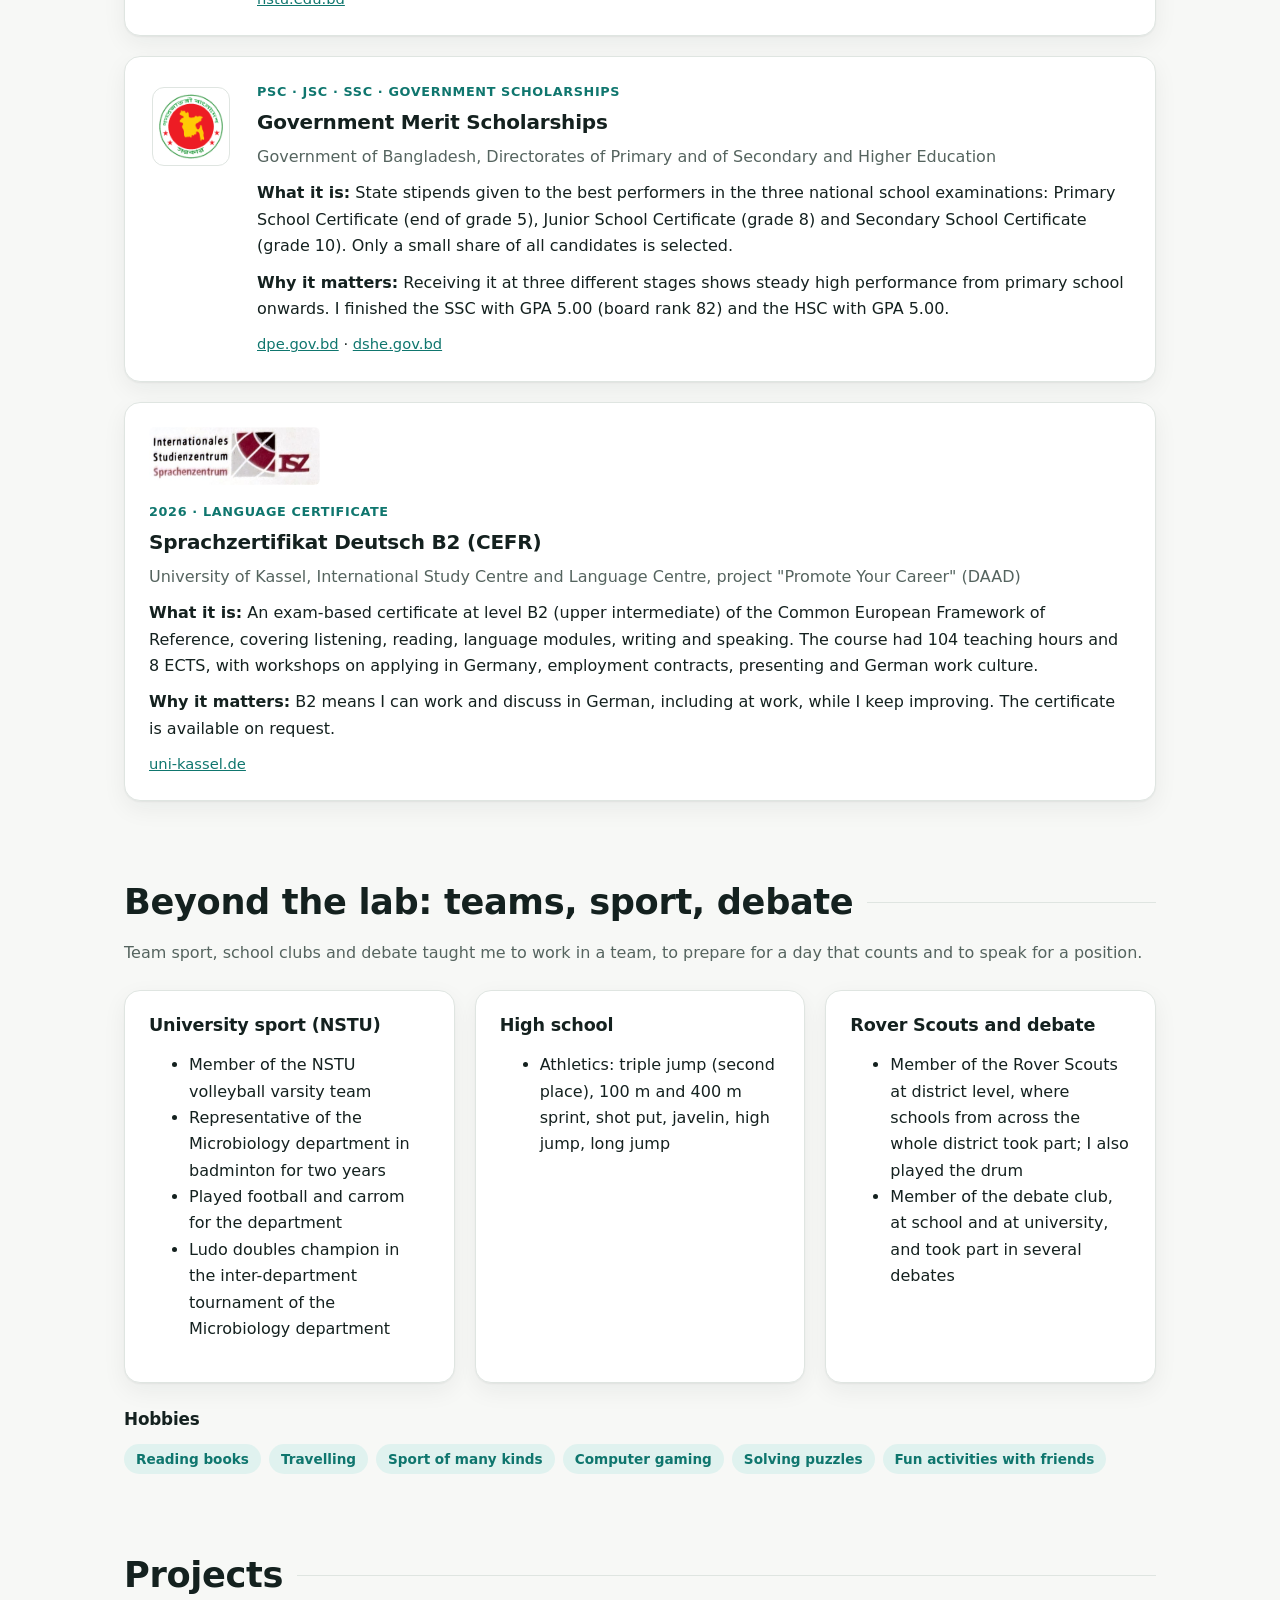
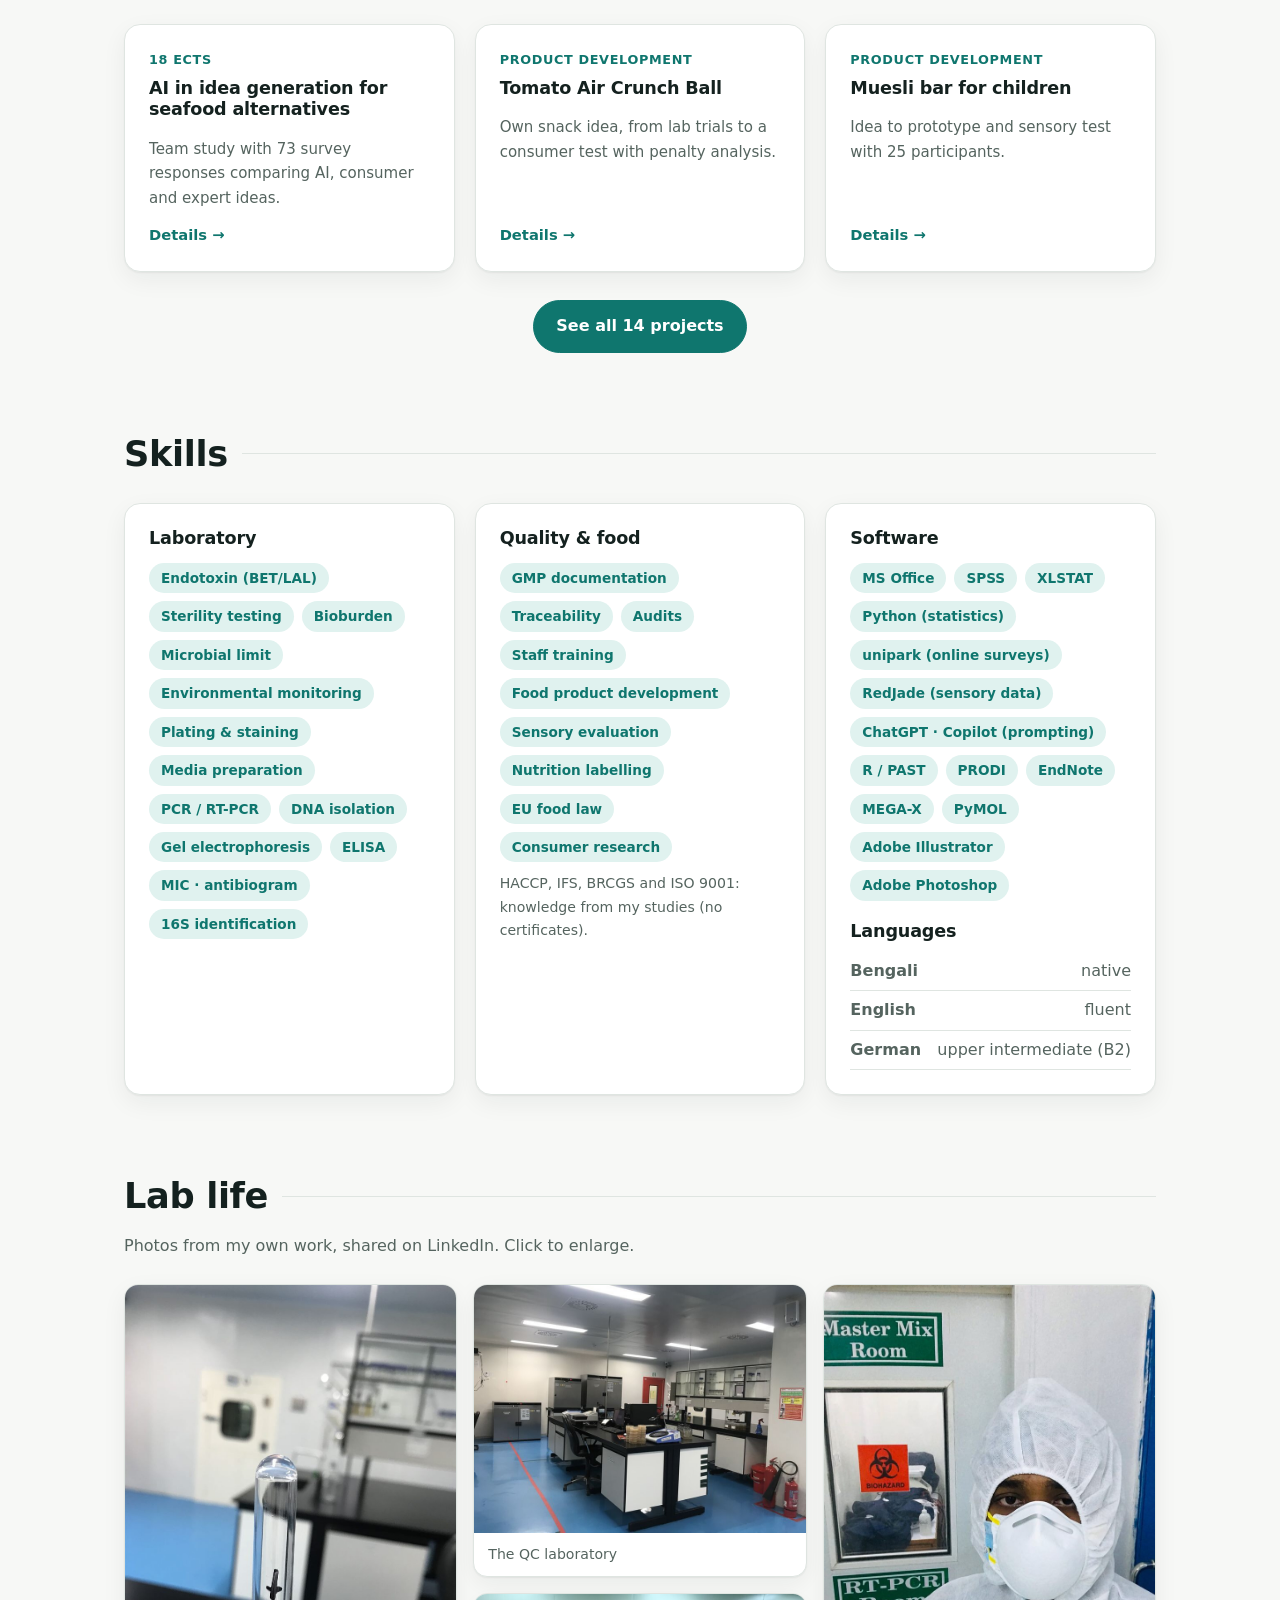
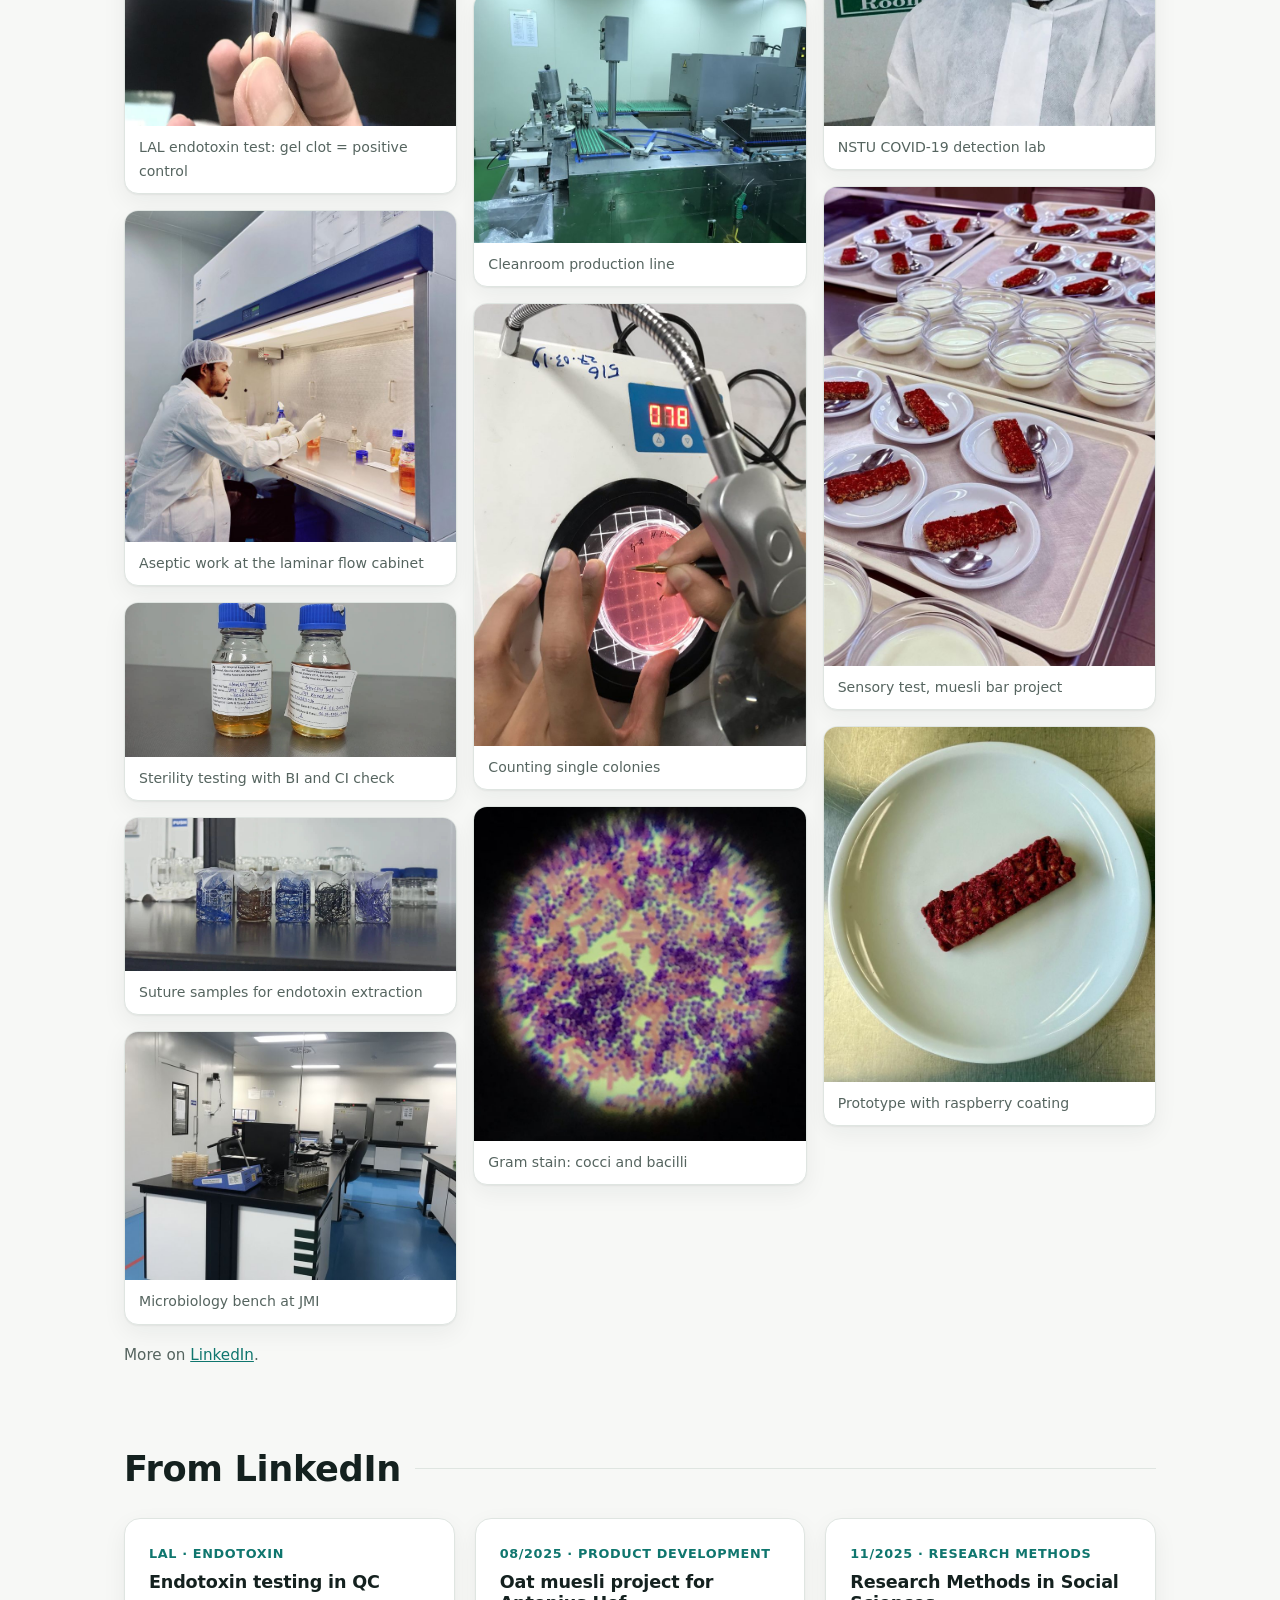
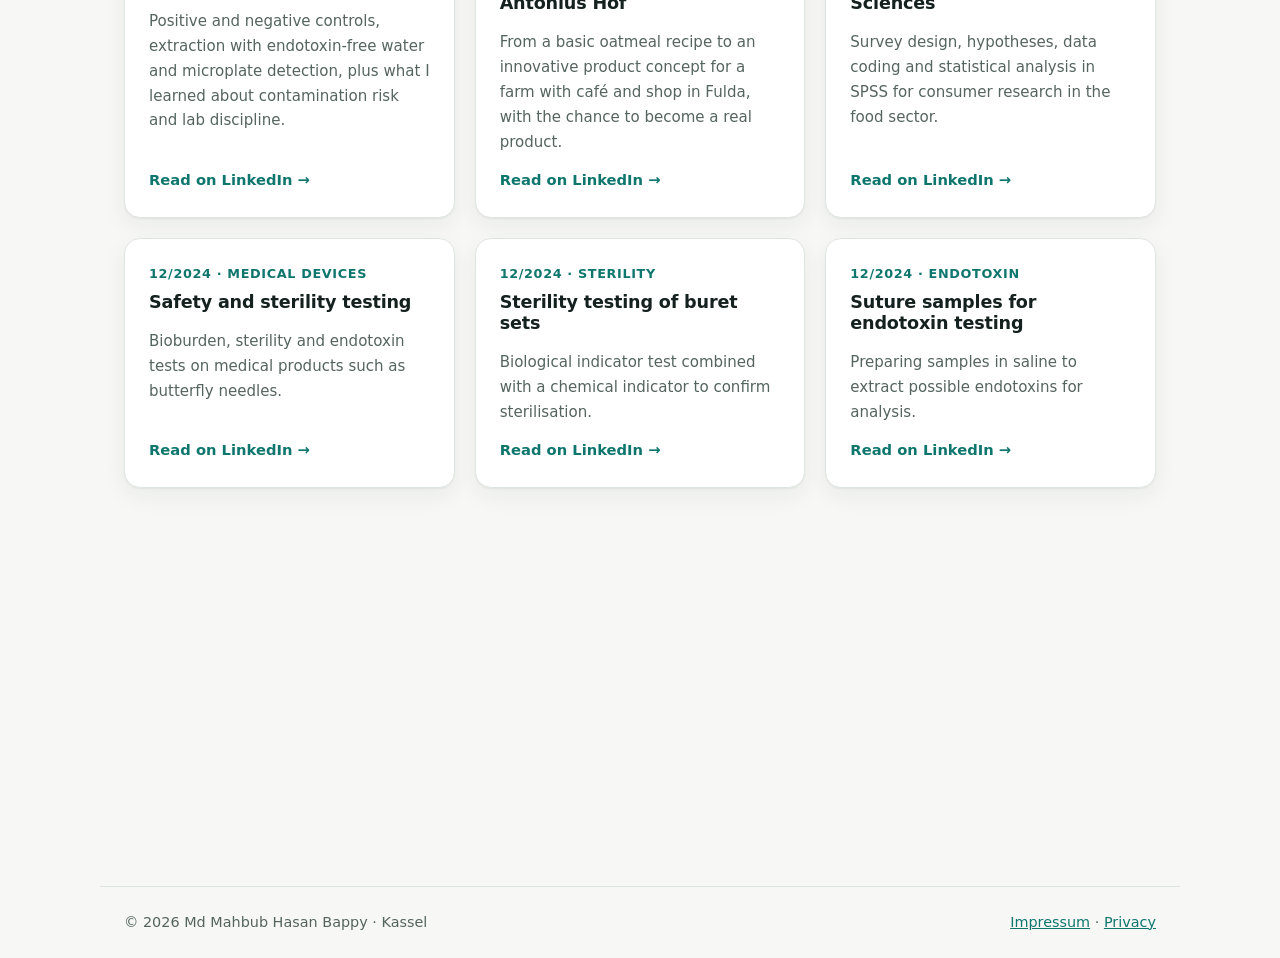
==== commit 9342bdbf: "Add files via upload" ====
--- a/index.html
+++ b/index.html
@@ -206,8 +206,8 @@
     <li><span class="en">NSTU Blood Donation Club</span><span class="de">NSTU-Blutspendeclub</span></li>
     <li><span class="en">Volunteer, NSTU Admission Help Center</span><span class="de">Freiwilliger, NSTU Admission Help Center</span></li>
   </ul>
-  <p class="note en"><b>Training:</b> WHO courses (Basic Microbiology; COVID-19 detection, prevention and control, 2021), IEDCR Bangladesh (Real-time PCR detection of COVID-19, 2021). German B2 certificate, Uni Kassel (2026).</p>
-  <p class="note de"><b>Weiterbildung:</b> WHO-Kurse (Basic Microbiology; COVID-19-Nachweis, Prävention und Kontrolle, 2021), IEDCR Bangladesch (Real-time-PCR-Nachweis von COVID-19, 2021). Sprachzertifikat Deutsch B2, Uni Kassel (2026).</p>
+  <p class="note en"><b>Training:</b> WHO courses (Basic Microbiology; COVID-19 detection, prevention and control, 2021), IEDCR Bangladesh (Real-time PCR detection of COVID-19, 2021). German B2 certificate (2026).</p>
+  <p class="note de"><b>Weiterbildung:</b> WHO-Kurse (Basic Microbiology; COVID-19-Nachweis, Prävention und Kontrolle, 2021), IEDCR Bangladesch (Real-time-PCR-Nachweis von COVID-19, 2021). Sprachzertifikat Deutsch B2 (2026).</p>
   <p class="note en">Certificates and transcripts are available on request.</p>
   <p class="note de">Zeugnisse und Zertifikate sende ich auf Anfrage gern zu.</p>
 </section>
